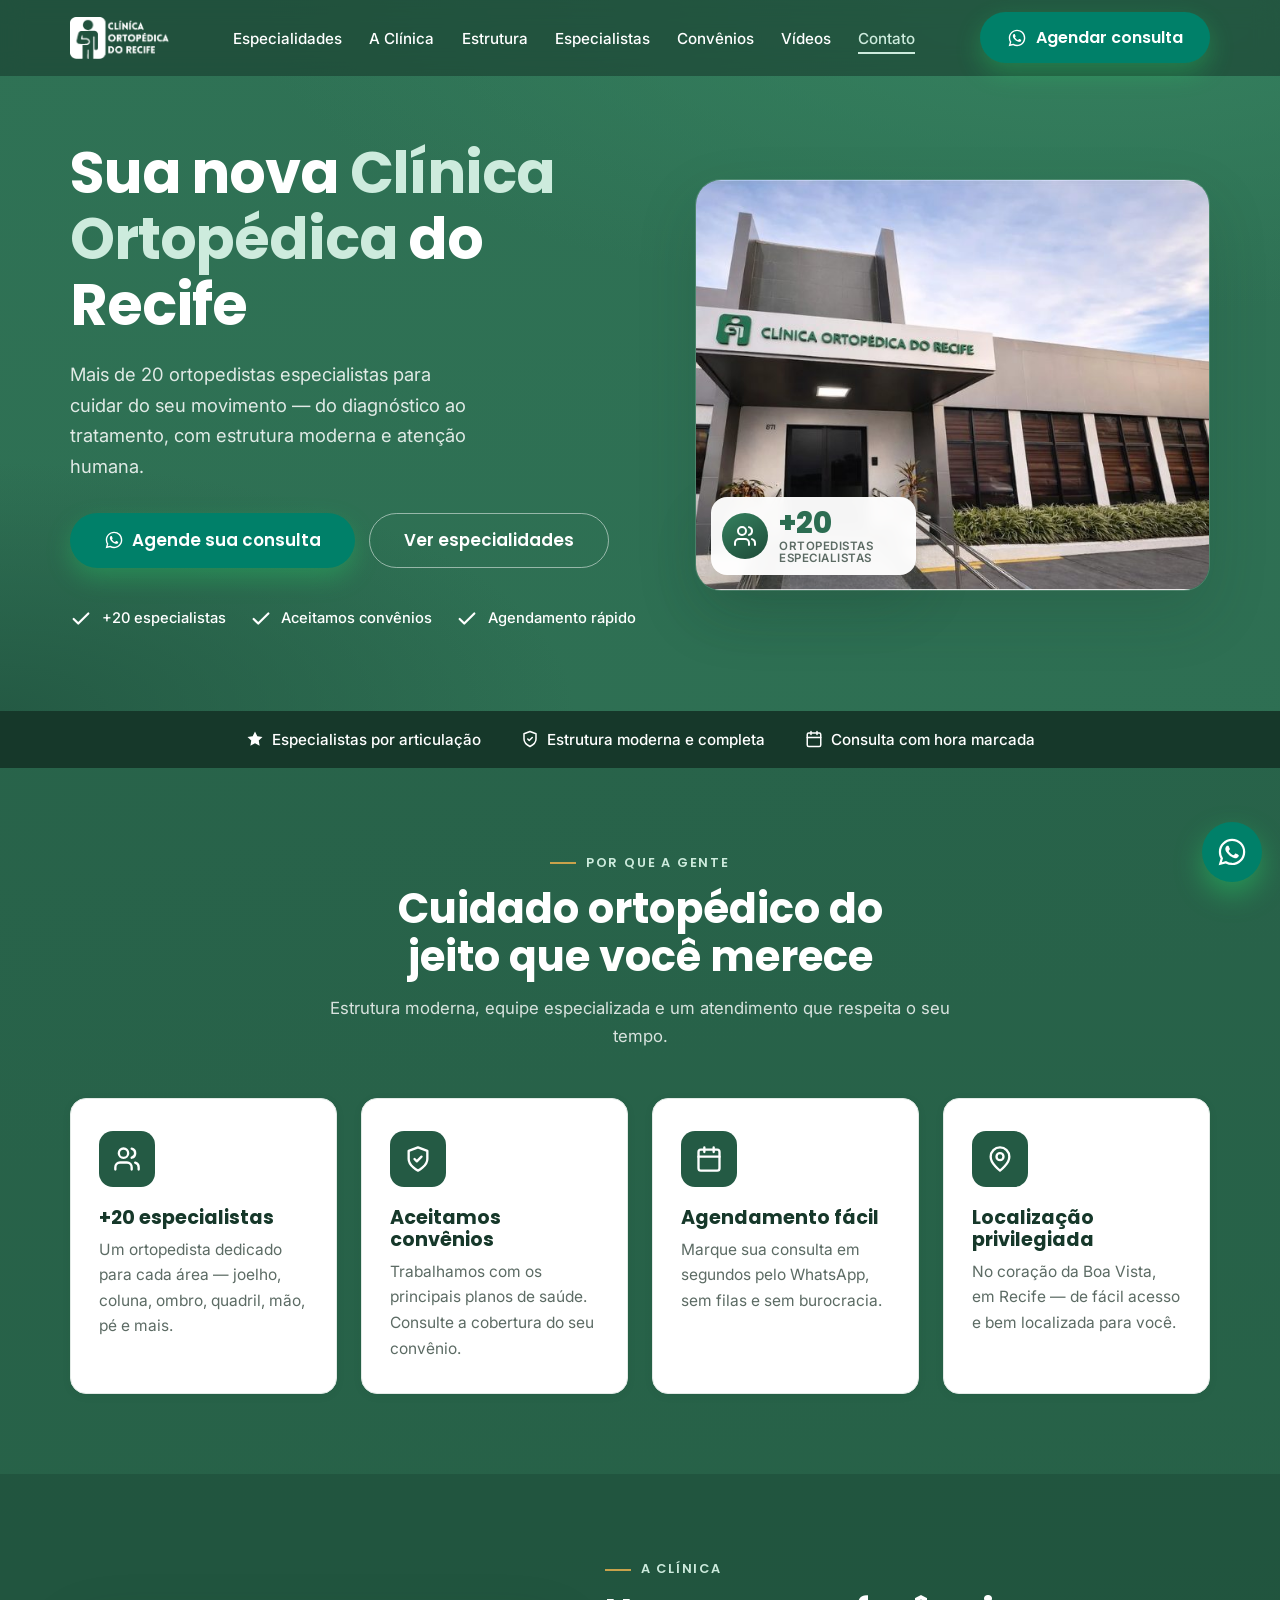
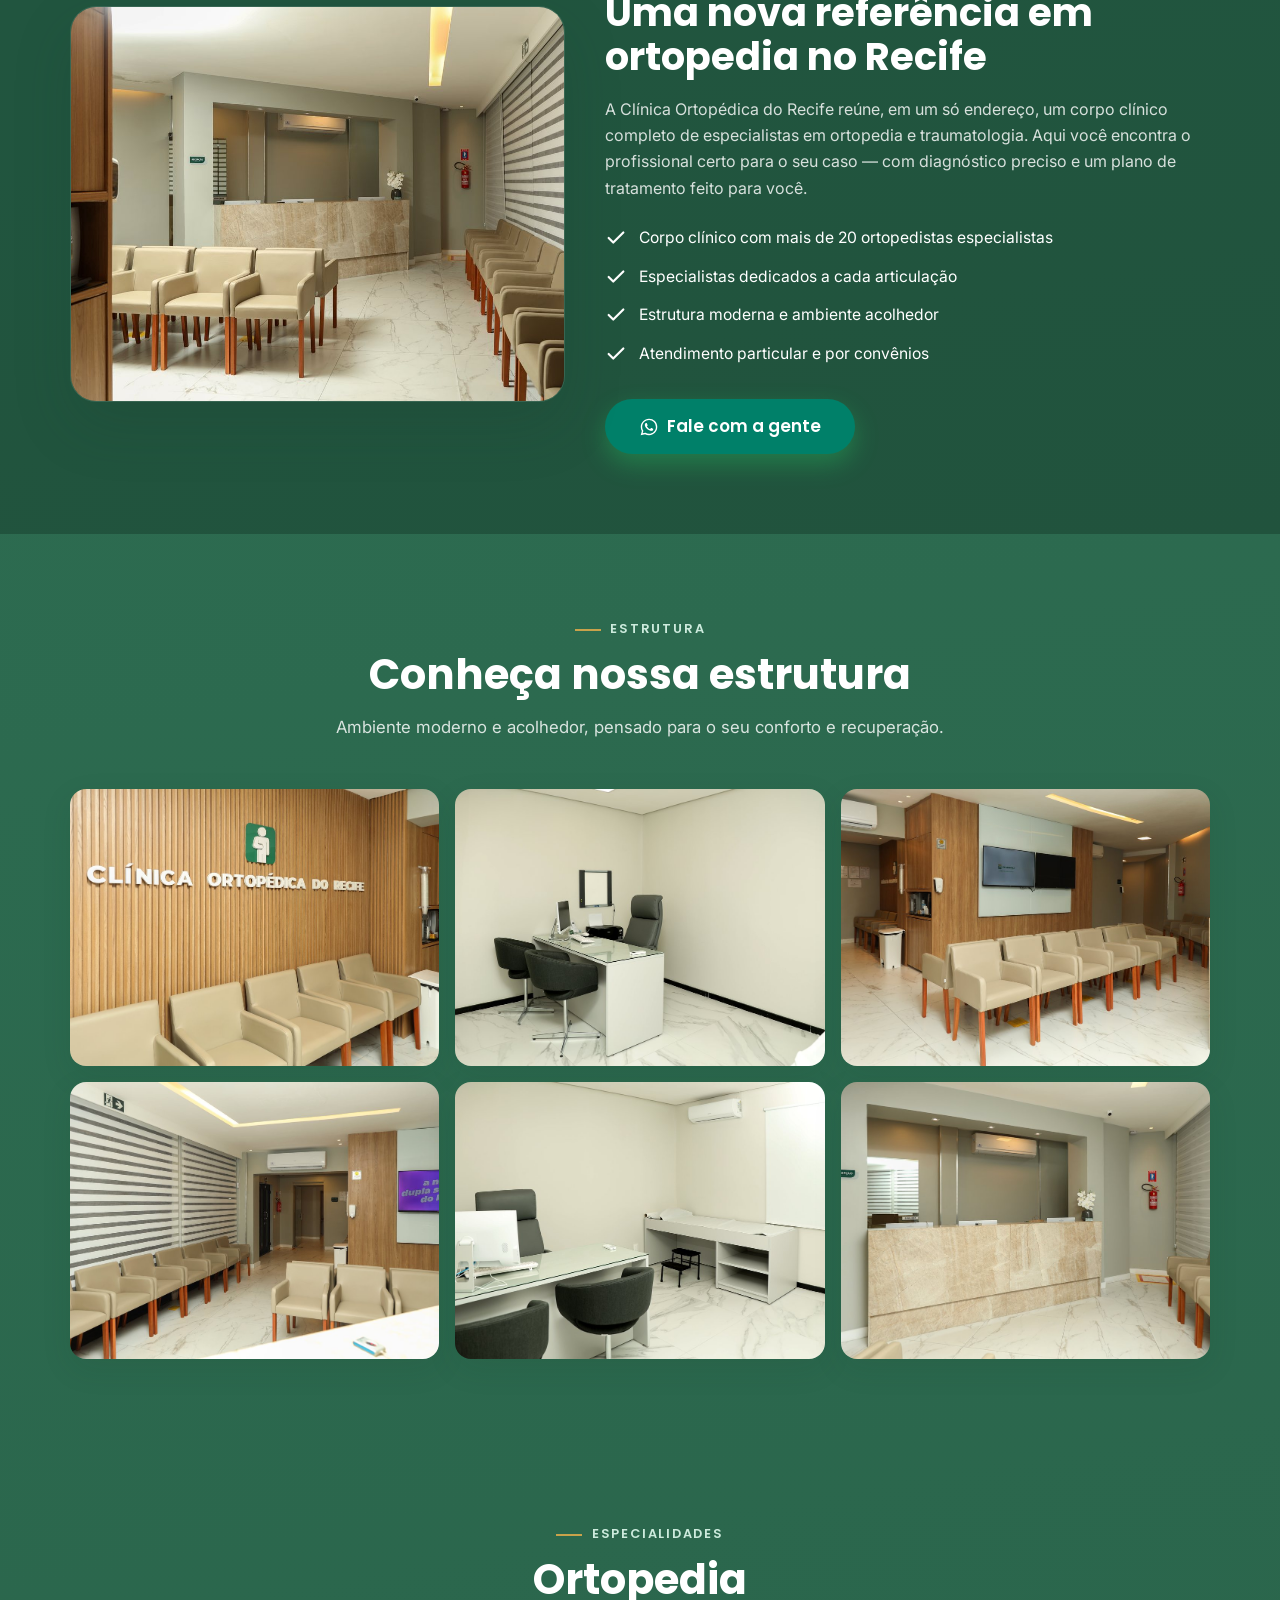
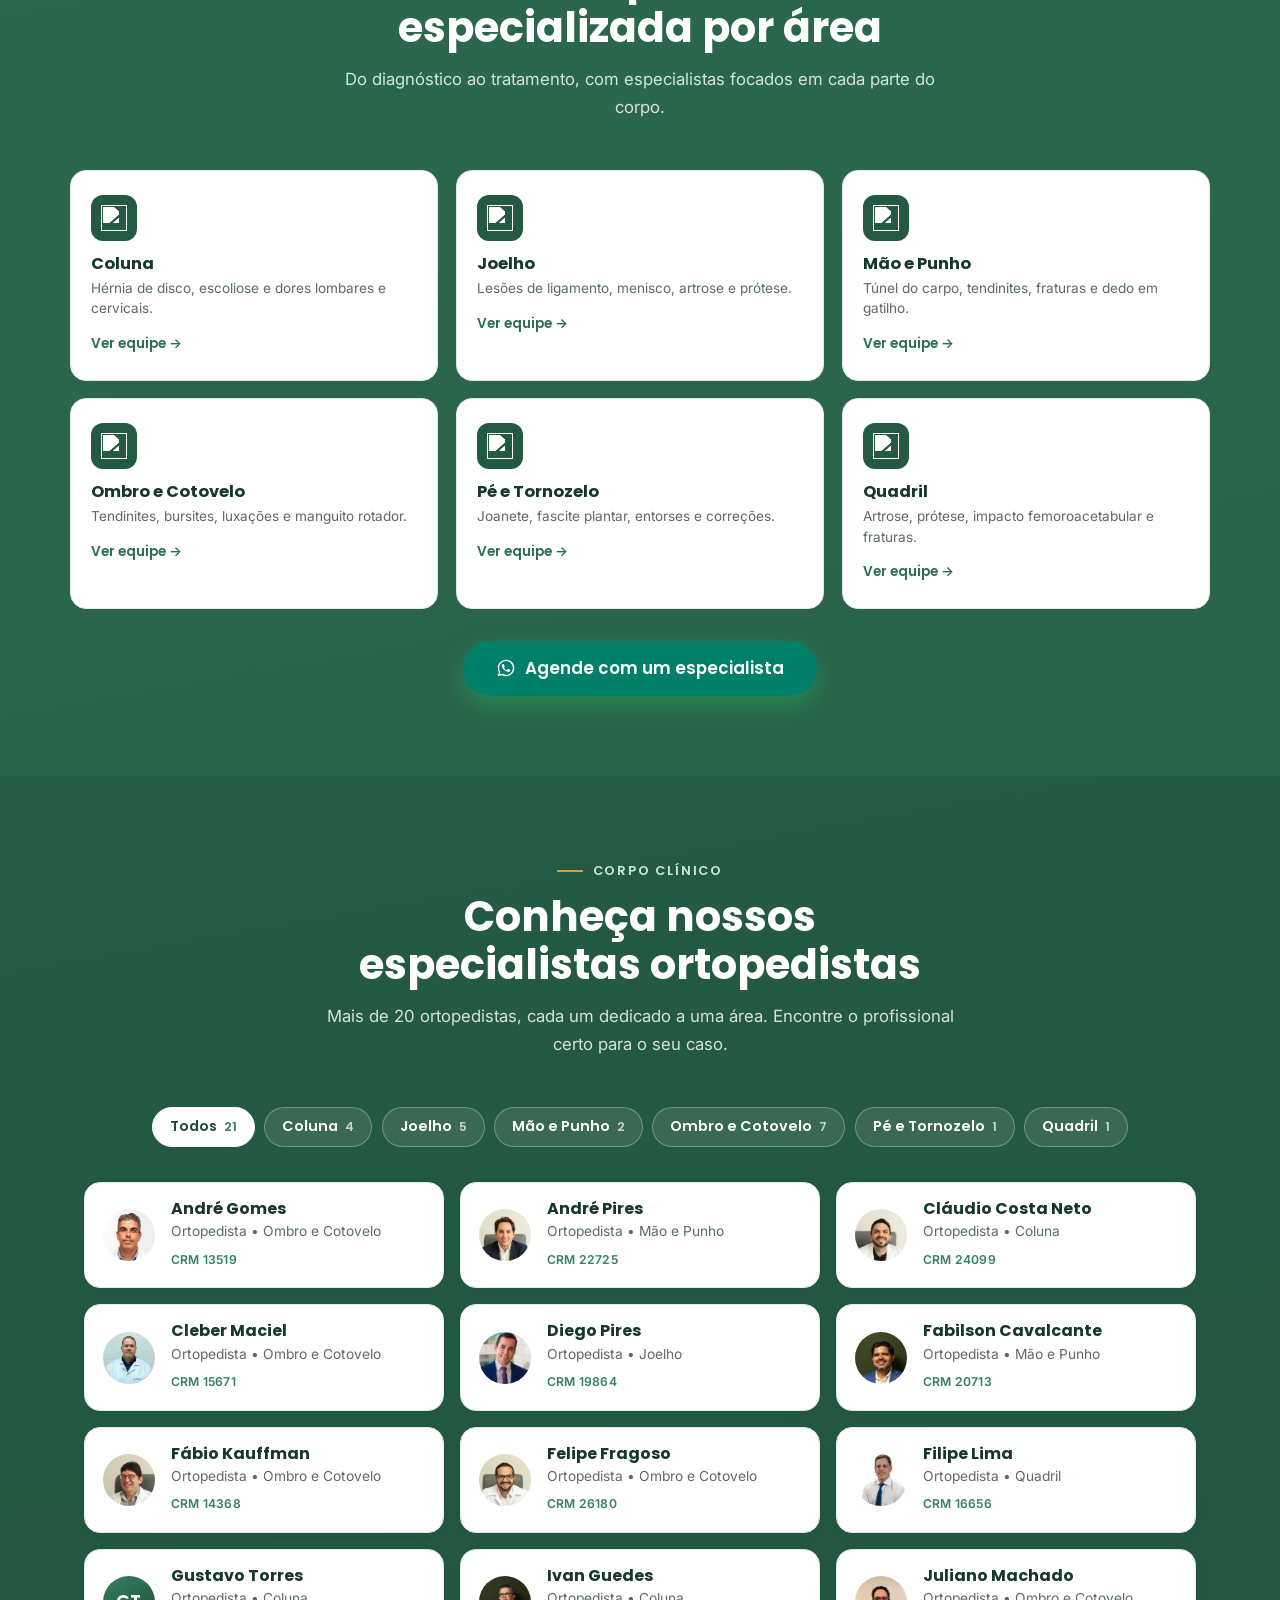
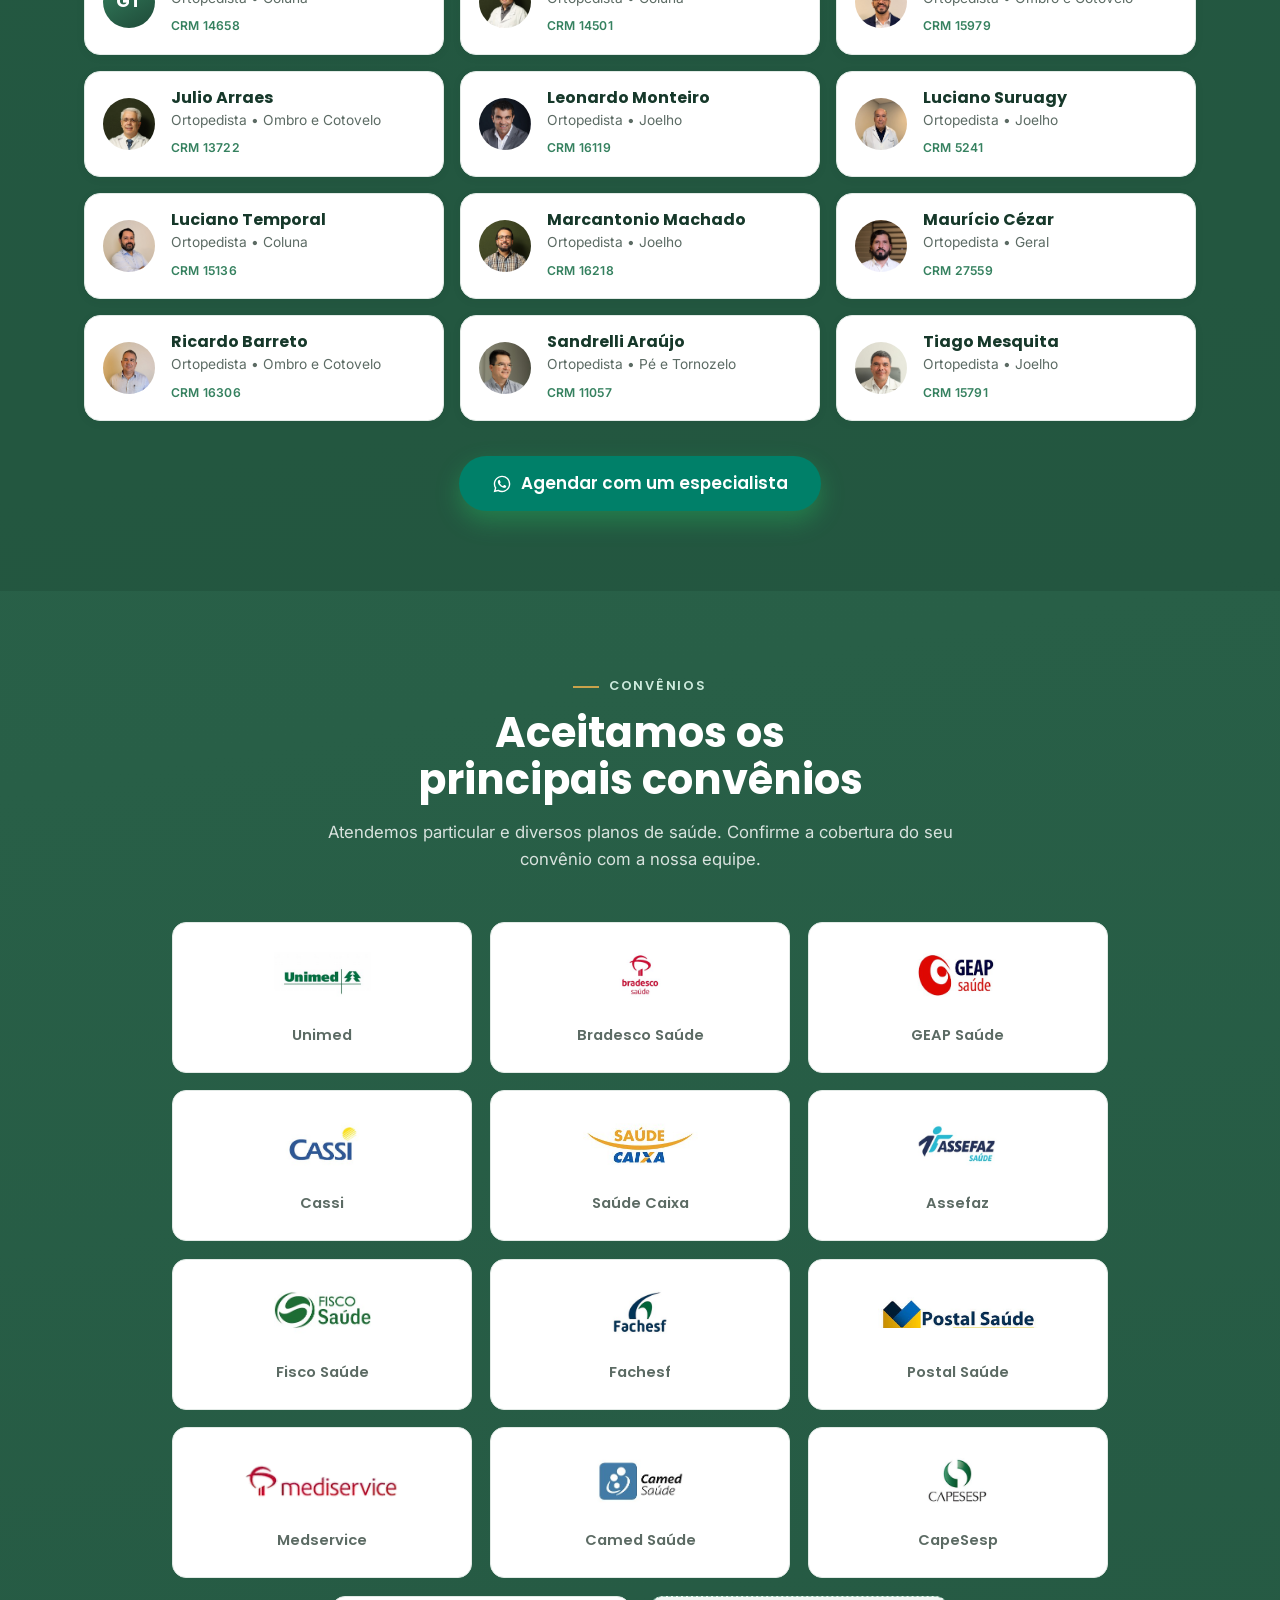
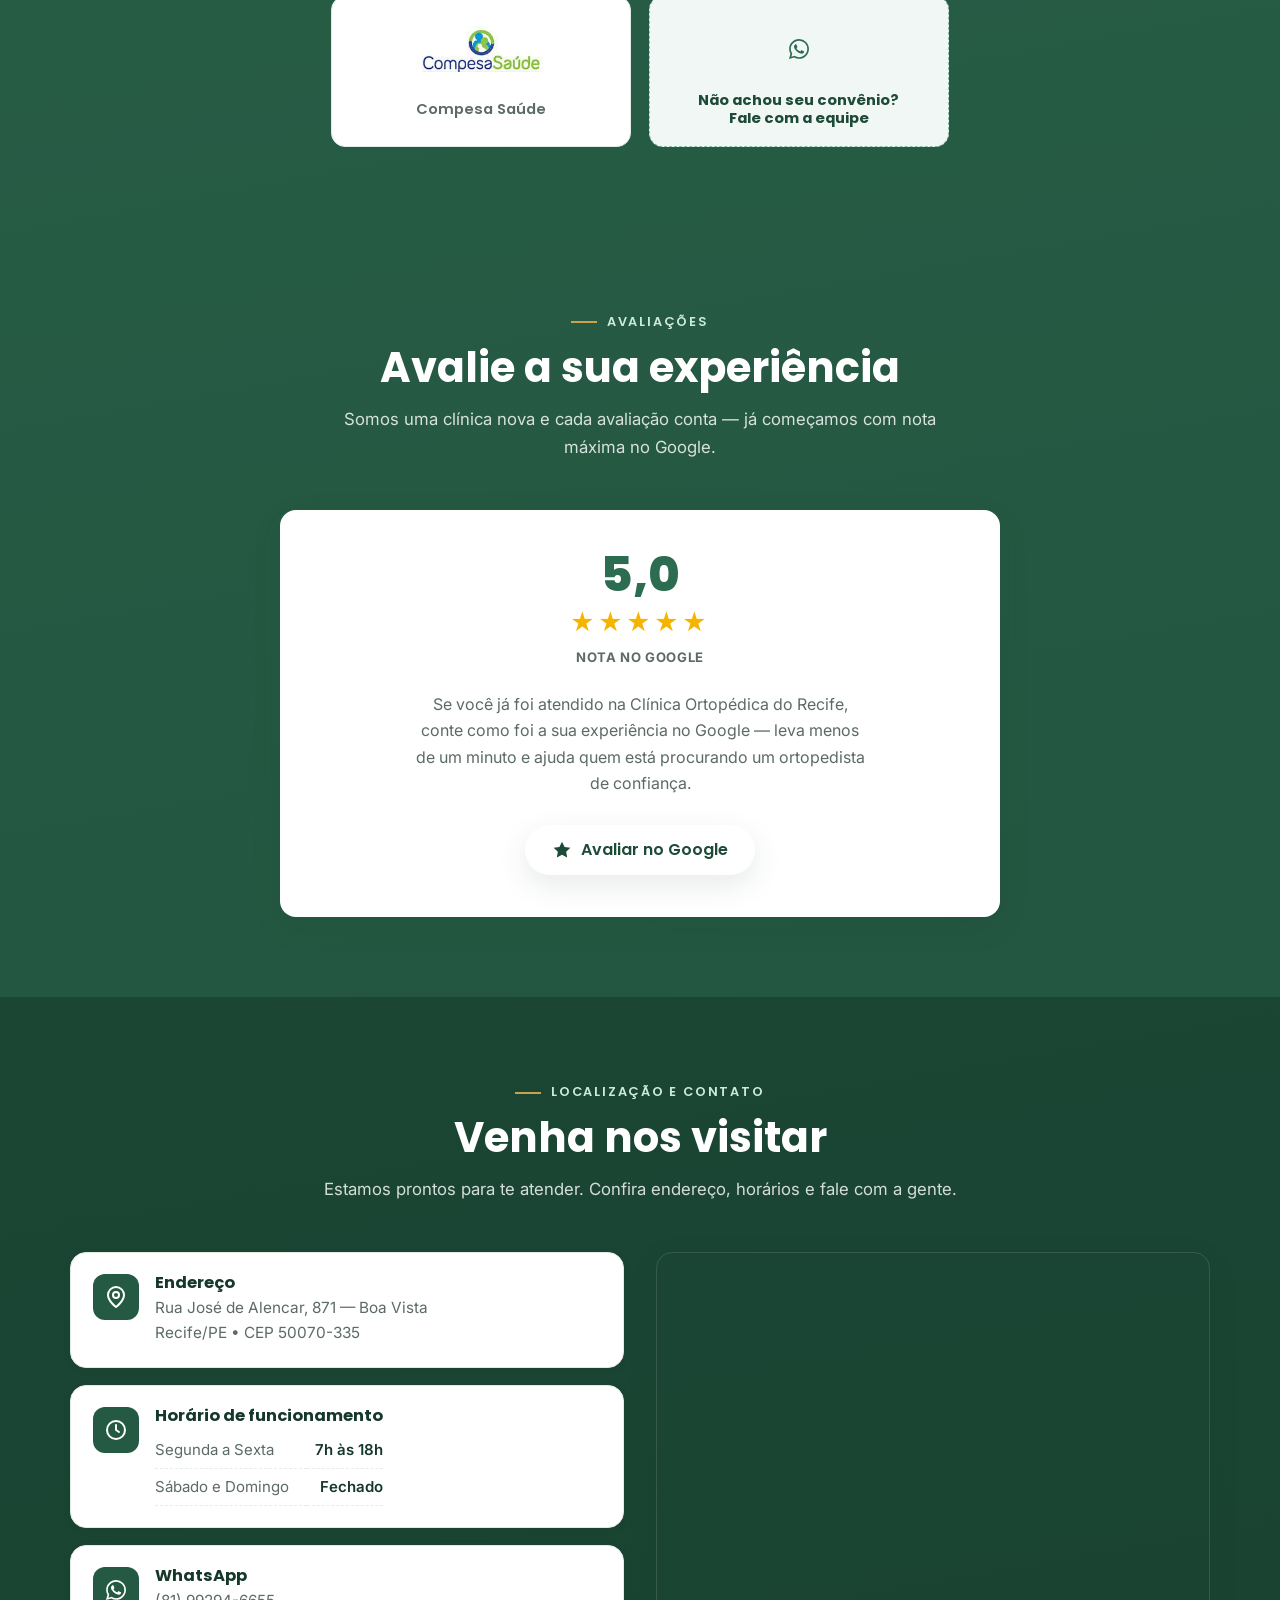
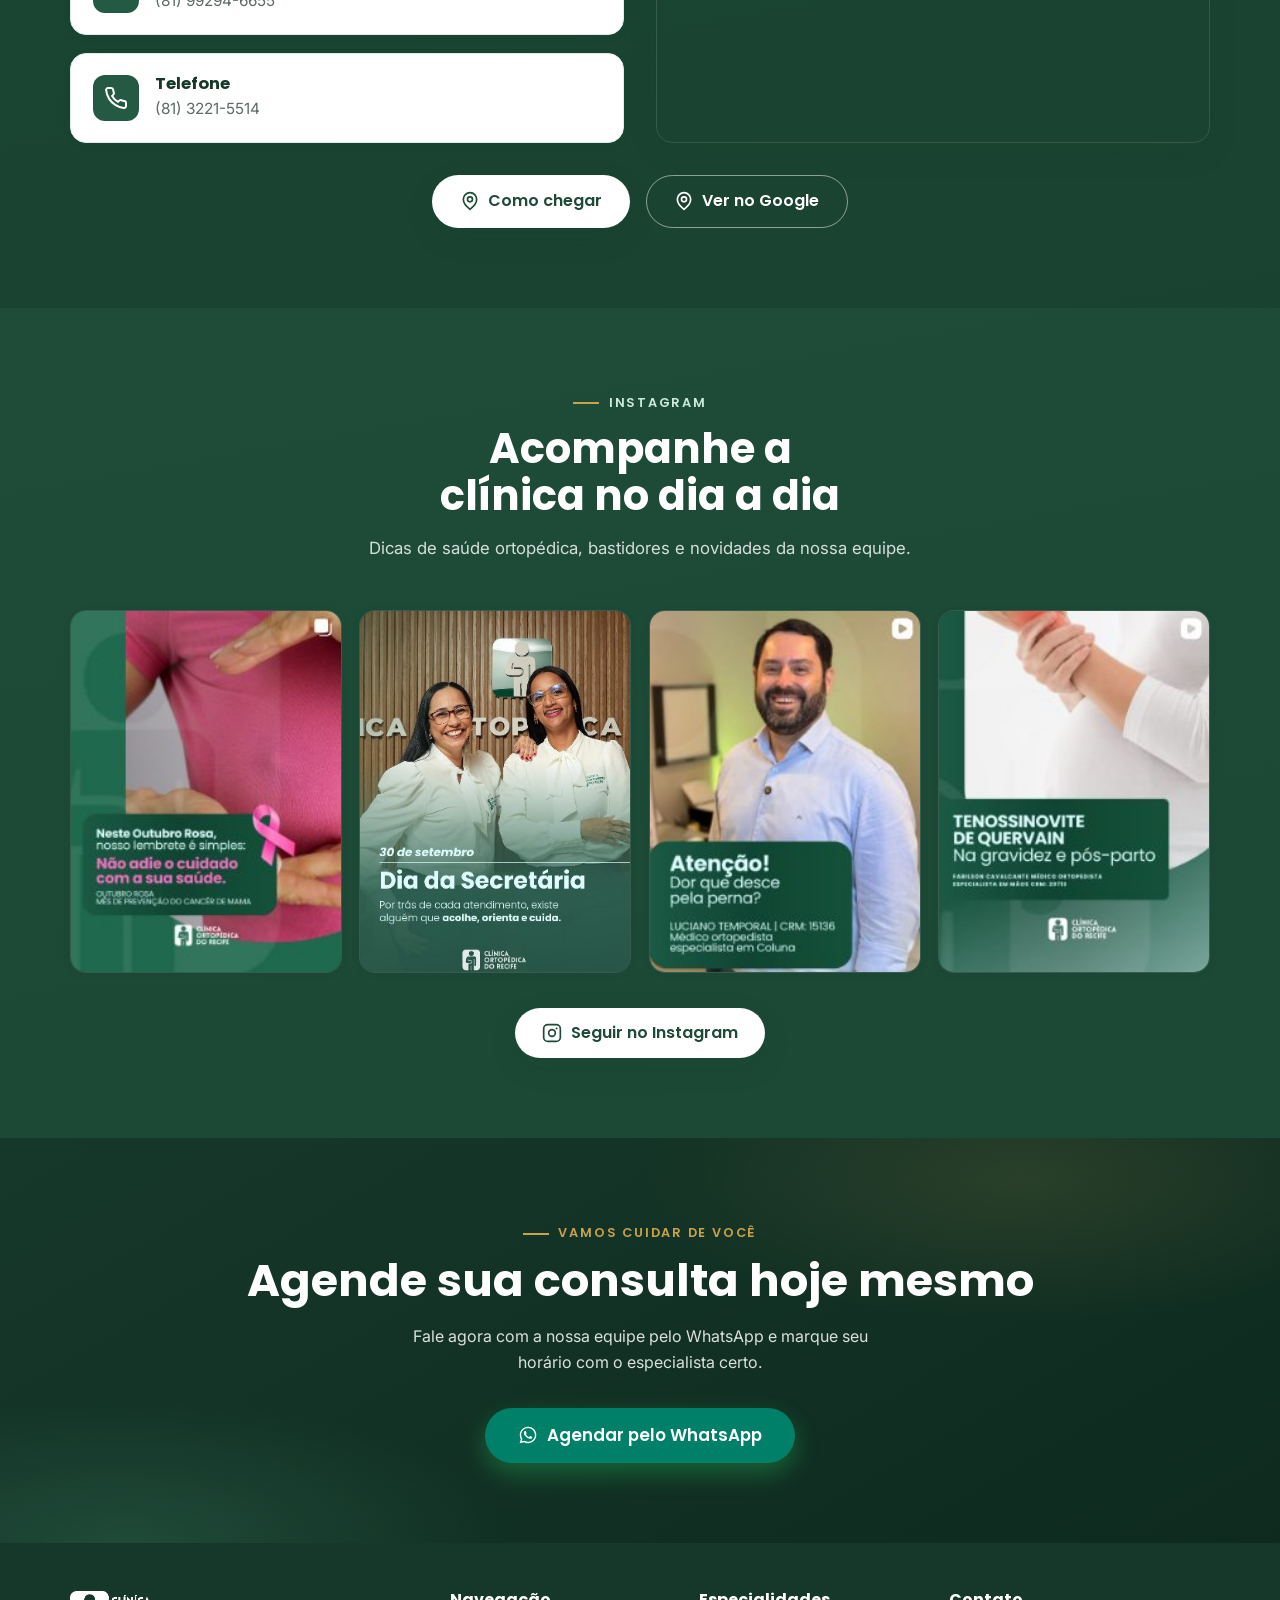
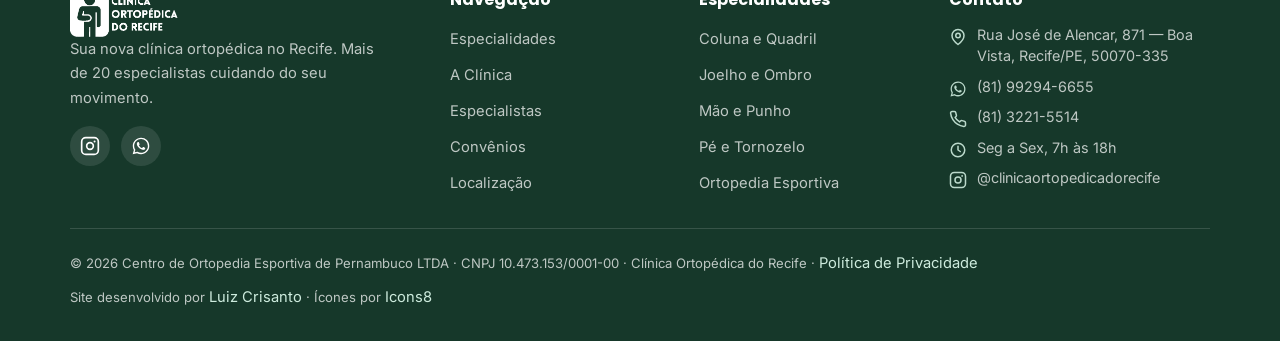
==== index.html @ 6b9221c8 "atualiza instagram" ====
<!DOCTYPE html>
<html lang="pt-BR">
<head>
  <meta charset="UTF-8">
  <meta name="viewport" content="width=device-width, initial-scale=1.0">

  <!-- SEO -->
  <title>Clínica Ortopédica do Recife | Ortopedia e Traumatologia em Recife-PE</title>
  <meta name="description" content="Sua nova Clínica Ortopédica do Recife: mais de 20 ortopedistas especialistas em joelho, coluna, ombro, quadril, mão e ortopedia esportiva. Aceitamos convênios. Agende sua consulta pelo WhatsApp.">
  <meta name="keywords" content="ortopedista recife, clínica ortopédica recife, ortopedia e traumatologia, ortopedista joelho recife, coluna, quadril, ombro, ortopedia esportiva, agendar consulta ortopedista">
  <meta name="author" content="Clínica Ortopédica do Recife">
  <meta name="robots" content="index, follow">
  <meta name="theme-color" content="#2C6D52">
  <link rel="canonical" href="https://clinicaortopedicadorecife.com.br/">

  <!-- Open Graph -->
  <meta property="og:type" content="website">
  <meta property="og:locale" content="pt_BR">
  <meta property="og:site_name" content="Clínica Ortopédica do Recife">
  <meta property="og:title" content="Clínica Ortopédica do Recife | Ortopedia e Traumatologia">
  <meta property="og:description" content="Mais de 20 ortopedistas especialistas. Aceitamos convênios. Agende sua consulta pelo WhatsApp.">
  <meta property="og:url" content="https://clinicaortopedicadorecife.com.br/">
  <meta property="og:image" content="https://clinicaortopedicadorecife.com.br/assets/images/og-image.jpg">
  <meta property="og:image:width" content="1200">
  <meta property="og:image:height" content="630">

  <!-- Twitter -->
  <meta name="twitter:card" content="summary_large_image">
  <meta name="twitter:title" content="Clínica Ortopédica do Recife">
  <meta name="twitter:description" content="Mais de 20 ortopedistas especialistas. Aceitamos convênios. Agende pelo WhatsApp.">
  <meta name="twitter:image" content="https://clinicaortopedicadorecife.com.br/assets/images/og-image.jpg">

  <!-- Favicon -->
  <link rel="icon" href="favicon.ico" sizes="any">
  <link rel="icon" type="image/png" href="assets/images/favicon-32.png" sizes="32x32">
  <link rel="apple-touch-icon" href="assets/images/favicon-180.png">
  <link rel="manifest" href="site.webmanifest">

  <!-- Fontes -->
  <link rel="preconnect" href="https://fonts.googleapis.com">
  <link rel="preconnect" href="https://fonts.gstatic.com" crossorigin>
  <link id="gfonts" href="https://fonts.googleapis.com/css2?family=Inter:wght@400;500;600;700&family=Poppins:wght@500;600;700;800&display=swap" rel="stylesheet" media="print">
  <noscript><link href="https://fonts.googleapis.com/css2?family=Inter:wght@400;500;600;700&family=Poppins:wght@500;600;700;800&display=swap" rel="stylesheet"></noscript>

  <!-- Preload da imagem principal do topo (melhora o LCP) -->
  <link rel="preload" as="image" href="assets/images/foto-1.jpg" fetchpriority="high">

  <!-- CSS -->
  <link rel="stylesheet" href="css/styles.css">

  <!-- JS (no head com defer: roda após o parse e resiste a truncamento do fim do arquivo) -->
  <script src="js/script.js" defer></script>

  <!-- Dados estruturados (SEO local) -->
  <script type="application/ld+json">
  {
    "@context": "https://schema.org",
    "@type": "MedicalClinic",
    "name": "Clínica Ortopédica do Recife",
    "description": "Clínica de ortopedia e traumatologia em Recife-PE com mais de 20 ortopedistas especialistas. Aceitamos convênios.",
    "url": "https://clinicaortopedicadorecife.com.br",
    "logo": "https://clinicaortopedicadorecife.com.br/assets/images/logo-full.png",
    "image": "https://clinicaortopedicadorecife.com.br/assets/images/og-image.jpg",
    "telephone": "+5581992946655",
    "medicalSpecialty": "Orthopedic",
    "address": {
      "@type": "PostalAddress",
      "streetAddress": "Rua José de Alencar, 871 - Boa Vista",
      "addressLocality": "Recife",
      "addressRegion": "PE",
      "postalCode": "50070-335",
      "addressCountry": "BR"
    },
    "areaServed": { "@type": "City", "name": "Recife" },
    "openingHoursSpecification": [{
      "@type": "OpeningHoursSpecification",
      "dayOfWeek": ["Monday","Tuesday","Wednesday","Thursday","Friday"],
      "opens": "07:00",
      "closes": "18:00"
    }],
    "sameAs": [ "https://www.instagram.com/clinicaortopedicadorecife" ]
  }
  </script>

  <!--
    Headers de segurança — CONFIGURAR NO SERVIDOR / HOSPEDAGEM (não têm efeito como comentário).
    Ex.: Netlify (_headers), Apache (.htaccess), Nginx (add_header), Cloudflare (Response Headers).

    Content-Security-Policy: default-src 'self'; img-src 'self' data: https://img.icons8.com; style-src 'self' 'unsafe-inline' https://fonts.googleapis.com; font-src 'self' https://fonts.gstatic.com; script-src 'self'; frame-src https://www.google.com; base-uri 'self'; form-action 'self'; object-src 'none'; upgrade-insecure-requests
    Strict-Transport-Security: max-age=31536000; includeSubDomains; preload
    X-Frame-Options: SAMEORIGIN
    X-Content-Type-Options: nosniff
    Referrer-Policy: strict-origin-when-cross-origin
    Permissions-Policy: geolocation=(), camera=(), microphone=(), payment=()
  -->
</head>
<body>

  <!-- ===== SPRITE DE ÍCONES (SVG inline, sem dependência externa) ===== -->
  <svg width="0" height="0" style="position:absolute" aria-hidden="true" focusable="false"><defs>
    <symbol id="i-wa" viewBox="0 0 24 24"><path fill="currentColor" d="M19.05 4.91A9.82 9.82 0 0 0 12.04 2C6.58 2 2.13 6.45 2.13 11.91c0 1.75.46 3.45 1.32 4.95L2 22l5.25-1.38a9.9 9.9 0 0 0 4.78 1.22h.01c5.46 0 9.9-4.45 9.9-9.91 0-2.65-1.03-5.14-2.89-7.02zm-7.01 15.24h-.01a8.2 8.2 0 0 1-4.19-1.15l-.3-.18-3.12.82.83-3.04-.2-.31a8.24 8.24 0 0 1-1.26-4.38c0-4.54 3.7-8.24 8.25-8.24 2.2 0 4.27.86 5.82 2.42a8.18 8.18 0 0 1 2.41 5.83c0 4.54-3.7 8.24-8.25 8.24zm4.52-6.16c-.25-.12-1.47-.72-1.69-.81-.23-.08-.39-.12-.56.13-.16.25-.64.81-.79.97-.14.17-.29.19-.54.06-.25-.12-1.05-.39-1.99-1.23-.74-.66-1.23-1.47-1.38-1.72-.14-.25-.01-.38.11-.51.11-.11.25-.29.37-.43.13-.15.17-.25.25-.42.08-.17.04-.31-.02-.43-.06-.12-.56-1.34-.76-1.84-.2-.48-.4-.42-.56-.43h-.48c-.17 0-.43.06-.66.31-.22.25-.86.85-.86 2.07 0 1.22.89 2.4 1.01 2.57.12.17 1.75 2.67 4.23 3.74.59.26 1.05.41 1.41.52.59.19 1.13.16 1.56.1.48-.07 1.47-.6 1.68-1.18.21-.58.21-1.07.14-1.18-.06-.11-.22-.17-.47-.29z"/></symbol>
    <symbol id="i-check" viewBox="0 0 24 24" fill="none" stroke="currentColor" stroke-width="2.4" stroke-linecap="round" stroke-linejoin="round"><path d="M20 6 9 17l-5-5"/></symbol>
    <symbol id="i-calendar" viewBox="0 0 24 24" fill="none" stroke="currentColor" stroke-width="2" stroke-linecap="round" stroke-linejoin="round"><rect x="3" y="4" width="18" height="18" rx="2"/><path d="M16 2v4M8 2v4M3 10h18"/></symbol>
    <symbol id="i-shield" viewBox="0 0 24 24" fill="none" stroke="currentColor" stroke-width="2" stroke-linecap="round" stroke-linejoin="round"><path d="M12 22s8-4 8-10V5l-8-3-8 3v7c0 6 8 10 8 10z"/><path d="m9 12 2 2 4-4"/></symbol>
    <symbol id="i-pin" viewBox="0 0 24 24" fill="none" stroke="currentColor" stroke-width="2" stroke-linecap="round" stroke-linejoin="round"><path d="M20 10c0 6-8 12-8 12s-8-6-8-12a8 8 0 0 1 16 0z"/><circle cx="12" cy="10" r="3"/></symbol>
    <symbol id="i-clock" viewBox="0 0 24 24" fill="none" stroke="currentColor" stroke-width="2" stroke-linecap="round" stroke-linejoin="round"><circle cx="12" cy="12" r="9"/><path d="M12 7v5l3 2"/></symbol>
    <symbol id="i-phone" viewBox="0 0 24 24" fill="none" stroke="currentColor" stroke-width="2" stroke-linecap="round" stroke-linejoin="round"><path d="M22 16.92v3a2 2 0 0 1-2.18 2 19.8 19.8 0 0 1-8.63-3.07 19.5 19.5 0 0 1-6-6 19.8 19.8 0 0 1-3.07-8.67A2 2 0 0 1 4.11 2h3a2 2 0 0 1 2 1.72c.13.96.36 1.9.7 2.81a2 2 0 0 1-.45 2.11L8.09 9.91a16 16 0 0 0 6 6l1.27-1.27a2 2 0 0 1 2.11-.45c.9.34 1.85.57 2.81.7A2 2 0 0 1 22 16.92z"/></symbol>
    <symbol id="i-instagram" viewBox="0 0 24 24" fill="none" stroke="currentColor" stroke-width="2" stroke-linecap="round" stroke-linejoin="round"><rect x="2" y="2" width="20" height="20" rx="5"/><circle cx="12" cy="12" r="4"/><circle cx="17.5" cy="6.5" r="1.2" fill="currentColor" stroke="none"/></symbol>
    <symbol id="i-users" viewBox="0 0 24 24" fill="none" stroke="currentColor" stroke-width="2" stroke-linecap="round" stroke-linejoin="round"><path d="M16 21v-2a4 4 0 0 0-4-4H6a4 4 0 0 0-4 4v2"/><circle cx="9" cy="7" r="4"/><path d="M22 21v-2a4 4 0 0 0-3-3.87M16 3.13a4 4 0 0 1 0 7.75"/></symbol>
    <symbol id="i-star" viewBox="0 0 24 24" fill="currentColor"><path d="m12 2 3.09 6.26L22 9.27l-5 4.87 1.18 6.88L12 17.77l-6.18 3.25L7 14.14 2 9.27l6.91-1.01L12 2z"/></symbol>
    <symbol id="i-knee" viewBox="0 0 24 24" fill="none" stroke="currentColor" stroke-width="2" stroke-linecap="round" stroke-linejoin="round"><circle cx="12" cy="12" r="3"/><path d="M12 3v6M12 15v6M8 3.5h8M8 20.5h8"/></symbol>
    <symbol id="i-spine" viewBox="0 0 24 24" fill="none" stroke="currentColor" stroke-width="2" stroke-linecap="round" stroke-linejoin="round"><path d="M12 2v20"/><path d="M8 5h8M7.5 9h9M7.5 13h9M8 17h8M9 21h6"/></symbol>
    <symbol id="i-joint" viewBox="0 0 24 24" fill="none" stroke="currentColor" stroke-width="2" stroke-linecap="round" stroke-linejoin="round"><circle cx="9" cy="12" r="4.2"/><path d="M13.5 7.5a6.2 6.2 0 0 1 0 9M18 6v12"/></symbol>
    <symbol id="i-bone" viewBox="0 0 24 24" fill="none" stroke="currentColor" stroke-width="2" stroke-linecap="round" stroke-linejoin="round"><path d="M17 10c.7-.7 1.69 0 2.5 0a2.5 2.5 0 1 0 0-5c0-.81.7-1.8 0-2.5a2.5 2.5 0 1 0-4 3c-1.5 1.5-3.5 3.5-5 5l-3 3c-1.5 1.5-3.5.5-4 2a2.5 2.5 0 1 0 4-1c-.7.7-1.69 0-2.5 0a2.5 2.5 0 1 0 0 5c0 .81-.7 1.8 0 2.5a2.5 2.5 0 1 0 4-3l8-8z"/></symbol>
    <symbol id="i-hand" viewBox="0 0 24 24" fill="none" stroke="currentColor" stroke-width="2" stroke-linecap="round" stroke-linejoin="round"><path d="M18 11V6a2 2 0 0 0-4 0M14 10V4a2 2 0 0 0-4 0v2M10 10.5V6a2 2 0 0 0-4 0v8"/><path d="M18 8a2 2 0 1 1 4 0v6a8 8 0 0 1-8 8h-2c-2.8 0-4.5-.86-5.99-2.34l-3.6-3.6a2 2 0 0 1 2.83-2.82L7 15"/></symbol>
    <symbol id="i-foot" viewBox="0 0 24 24" fill="none" stroke="currentColor" stroke-width="2" stroke-linecap="round" stroke-linejoin="round"><path d="M4 16c0-4 1-9 3-12 1.5 0 3 1 3 4 0 2-1 4-1 6 0 2 2 3 5 3 2.5 0 3 1.5 3 3s-1.5 2-4 2H7c-2 0-3-2-3-6z"/></symbol>
    <symbol id="i-activity" viewBox="0 0 24 24" fill="none" stroke="currentColor" stroke-width="2" stroke-linecap="round" stroke-linejoin="round"><path d="M22 12h-4l-3 9L9 3l-3 9H2"/></symbol>
    <symbol id="i-zap" viewBox="0 0 24 24" fill="none" stroke="currentColor" stroke-width="2" stroke-linecap="round" stroke-linejoin="round"><path d="M13 2 3 14h7l-1 8 10-12h-7l1-8z"/></symbol>
    <symbol id="i-mail" viewBox="0 0 24 24" fill="none" stroke="currentColor" stroke-width="2" stroke-linecap="round" stroke-linejoin="round"><rect x="2" y="4" width="20" height="16" rx="2"/><path d="m22 7-10 6L2 7"/></symbol>
  </defs></svg>

  <!-- ===== HEADER ===== -->
  <header class="header">
    <div class="container">
      <a class="brand" href="#inicio" aria-label="Clínica Ortopédica do Recife — início">
        <img src="assets/images/logo-full.png" alt="Clínica Ortopédica do Recife" width="230" height="98">
      </a>
      <nav class="nav" aria-label="Menu principal">
        <ul>
          <li><a href="#especialidades">Especialidades</a></li>
          <li><a href="#sobre">A Clínica</a></li>
          <li><a href="#estrutura">Estrutura</a></li>
          <li><a href="#corpo-clinico">Especialistas</a></li>
          <li><a href="#convenios">Convênios</a></li>
          <li><a href="videos.html">Vídeos</a></li>
          <li><a href="#localizacao">Contato</a></li>
        </ul>
      </nav>
      <a class="btn btn--wa header-cta" href="https://wa.me/5581992946655?text=Ol%C3%A1!%20Gostaria%20de%20agendar%20uma%20consulta." target="_blank" rel="noopener noreferrer">
        <svg class="ico" aria-hidden="true"><use href="#i-wa"></use></svg> Agendar consulta
      </a>
      <button class="nav-toggle" aria-label="Abrir menu" aria-expanded="false" aria-controls="mobile-menu">
        <span></span><span></span><span></span>
      </button>
    </div>
  </header>

  <!-- Menu mobile -->
  <nav class="mobile-menu" id="mobile-menu" aria-label="Menu mobile">
    <ul>
      <li><a href="#especialidades">Especialidades</a></li>
      <li><a href="#sobre">A Clínica</a></li>
      <li><a href="#estrutura">Estrutura</a></li>
      <li><a href="#corpo-clinico">Especialistas</a></li>
      <li><a href="#convenios">Convênios</a></li>
      <li><a href="videos.html">Vídeos</a></li>
      <li><a href="#localizacao">Contato</a></li>
    </ul>
    <a class="btn btn--wa" href="https://wa.me/5581992946655?text=Ol%C3%A1!%20Gostaria%20de%20agendar%20uma%20consulta." target="_blank" rel="noopener noreferrer">
      <svg class="ico" aria-hidden="true"><use href="#i-wa"></use></svg> Agendar pelo WhatsApp
    </a>
  </nav>

  <main>
    <!-- ===== HERO ===== -->
    <section class="hero" id="inicio">
      <div class="container hero-grid">
        <div class="hero-content reveal">
          <h1>Sua nova <span class="hl">Clínica Ortopédica</span> do Recife</h1>
          <p class="hero-lead">Mais de 20 ortopedistas especialistas para cuidar do seu movimento — do diagnóstico ao tratamento, com estrutura moderna e atenção humana.</p>
          <div class="hero-actions">
            <a class="btn btn--wa btn--lg" href="https://wa.me/5581992946655?text=Ol%C3%A1!%20Gostaria%20de%20agendar%20uma%20consulta." target="_blank" rel="noopener noreferrer">
              <svg class="ico" aria-hidden="true"><use href="#i-wa"></use></svg> Agende sua consulta
            </a>
            <a class="btn btn--ghost btn--lg" href="#especialidades">Ver especialidades</a>
          </div>
          <ul class="hero-trust">
            <li><svg class="ico" aria-hidden="true"><use href="#i-check"></use></svg> +20 especialistas</li>
            <li><svg class="ico" aria-hidden="true"><use href="#i-check"></use></svg> Aceitamos convênios</li>
            <li><svg class="ico" aria-hidden="true"><use href="#i-check"></use></svg> Agendamento rápido</li>
          </ul>
        </div>

        <div class="hero-visual reveal">
          <div class="hero-photo">
            <img src="assets/images/foto-1.jpg" alt="Fachada da Clínica Ortopédica do Recife" width="750" height="501" fetchpriority="high" decoding="async">
          </div>
          <div class="hero-float">
            <span class="hero-float__ico" aria-hidden="true"><svg class="ico"><use href="#i-users"></use></svg></span>
            <div class="hero-float__txt"><span class="num">+20</span><span class="lbl">ortopedistas especialistas</span></div>
          </div>
        </div>
      </div>
    </section>

    <!-- ===== FAIXA DE CONFIANÇA ===== -->
    <div class="marquee-strip">
      <div class="container">
        <span><svg class="ico" aria-hidden="true"><use href="#i-star"></use></svg> Especialistas por articulação</span>
        <span><svg class="ico" aria-hidden="true"><use href="#i-shield"></use></svg> Estrutura moderna e completa</span>
        <span><svg class="ico" aria-hidden="true"><use href="#i-calendar"></use></svg> Consulta com hora marcada</span>
      </div>
    </div>

    <!-- ===== DIFERENCIAIS ===== -->
    <section class="section section--soft" id="diferenciais">
      <div class="container">
        <div class="section-head reveal">
          <span class="eyebrow">Por que a gente</span>
          <h2>Cuidado ortopédico do jeito que você merece</h2>
          <p>Estrutura moderna, equipe especializada e um atendimento que respeita o seu tempo.</p>
        </div>
        <div class="cards">
          <article class="card reveal">
            <div class="card__icon"><svg class="ico" aria-hidden="true"><use href="#i-users"></use></svg></div>
            <h3>+20 especialistas</h3>
            <p>Um ortopedista dedicado para cada área — joelho, coluna, ombro, quadril, mão, pé e mais.</p>
          </article>
          <article class="card reveal">
            <div class="card__icon"><svg class="ico" aria-hidden="true"><use href="#i-shield"></use></svg></div>
            <h3>Aceitamos convênios</h3>
            <p>Trabalhamos com os principais planos de saúde. Consulte a cobertura do seu convênio.</p>
          </article>
          <article class="card reveal">
            <div class="card__icon"><svg class="ico" aria-hidden="true"><use href="#i-calendar"></use></svg></div>
            <h3>Agendamento fácil</h3>
            <p>Marque sua consulta em segundos pelo WhatsApp, sem filas e sem burocracia.</p>
          </article>
          <article class="card reveal">
            <div class="card__icon"><svg class="ico" aria-hidden="true"><use href="#i-pin"></use></svg></div>
            <h3>Localização privilegiada</h3>
            <p>No coração da Boa Vista, em Recife — de fácil acesso e bem localizada para você.</p>
          </article>
        </div>
      </div>
    </section>

    <!-- ===== SOBRE / A CLÍNICA ===== -->
    <section class="section section--cream" id="sobre">
      <div class="container split">
        <div class="split__media split__media--photo reveal">
          <img src="assets/images/clinica-recepcao.jpg" alt="Recepção da Clínica Ortopédica do Recife" width="1100" height="733">
        </div>
        <div class="split__body reveal">
          <span class="eyebrow">A Clínica</span>
          <h2>Uma nova referência em ortopedia no Recife</h2>
          <p>A Clínica Ortopédica do Recife reúne, em um só endereço, um corpo clínico completo de especialistas em ortopedia e traumatologia. Aqui você encontra o profissional certo para o seu caso — com diagnóstico preciso e um plano de tratamento feito para você.</p>
          <ul class="checklist">
            <li><svg class="ico" aria-hidden="true"><use href="#i-check"></use></svg> Corpo clínico com mais de 20 ortopedistas especialistas</li>
            <li><svg class="ico" aria-hidden="true"><use href="#i-check"></use></svg> Especialistas dedicados a cada articulação</li>
            <li><svg class="ico" aria-hidden="true"><use href="#i-check"></use></svg> Estrutura moderna e ambiente acolhedor</li>
            <li><svg class="ico" aria-hidden="true"><use href="#i-check"></use></svg> Atendimento particular e por convênios</li>
          </ul>
          <a class="btn btn--wa btn--lg" href="https://wa.me/5581992946655?text=Ol%C3%A1!%20Gostaria%20de%20mais%20informa%C3%A7%C3%B5es%20sobre%20a%20cl%C3%ADnica." target="_blank" rel="noopener noreferrer">
            <svg class="ico" aria-hidden="true"><use href="#i-wa"></use></svg> Fale com a gente
          </a>
        </div>
      </div>
    </section>

    <!-- ===== ESTRUTURA ===== -->
    <section class="section" id="estrutura">
      <div class="container">
        <div class="section-head reveal">
          <span class="eyebrow">Estrutura</span>
          <h2>Conheça nossa estrutura</h2>
          <p>Ambiente moderno e acolhedor, pensado para o seu conforto e recuperação.</p>
        </div>
        <div class="gallery">
          <figure class="reveal"><img src="assets/images/estrutura-1.jpg" alt="Sala de espera com a marca da clínica" loading="lazy" width="1100" height="733"></figure>
          <figure class="reveal"><img src="assets/images/estrutura-2.jpg" alt="Consultório da clínica" loading="lazy" width="1100" height="733"></figure>
          <figure class="reveal"><img src="assets/images/estrutura-3.jpg" alt="Sala de espera da clínica" loading="lazy" width="1100" height="733"></figure>
          <figure class="reveal"><img src="assets/images/estrutura-4.jpg" alt="Sala de espera ampla da clínica" loading="lazy" width="1100" height="733"></figure>
          <figure class="reveal"><img src="assets/images/estrutura-5.jpg" alt="Consultório da clínica" loading="lazy" width="1100" height="733"></figure>
          <figure class="reveal"><img src="assets/images/estrutura-6.jpg" alt="Recepção da clínica" loading="lazy" width="1100" height="733"></figure>
        </div>
      </div>
    </section>

    <!-- ===== ESPECIALIDADES (ordem alfabética) ===== -->
    <section class="section" id="especialidades">
      <div class="container">
        <div class="section-head reveal">
          <span class="eyebrow">Especialidades</span>
          <h2>Ortopedia especializada por área</h2>
          <p>Do diagnóstico ao tratamento, com especialistas focados em cada parte do corpo.</p>
        </div>
        <div class="spec-grid">
          <button class="spec reveal" type="button" data-spec="Coluna" aria-label="Ver equipe de Coluna"><div class="spec__icon"><img class="ico" src="https://img.icons8.com/?size=100&amp;id=6noy0BT6FFQ0&amp;format=png&amp;color=000000" alt="" aria-hidden="true" loading="lazy" width="28" height="28"></div><h3>Coluna</h3><p>Hérnia de disco, escoliose e dores lombares e cervicais.</p><span class="spec-link">Ver equipe →</span></button>
          <button class="spec reveal" type="button" data-spec="Joelho" aria-label="Ver equipe de Joelho"><div class="spec__icon"><img class="ico" src="https://img.icons8.com/?size=100&amp;id=tBwVH3f61ZWb&amp;format=png&amp;color=000000" alt="" aria-hidden="true" loading="lazy" width="28" height="28"></div><h3>Joelho</h3><p>Lesões de ligamento, menisco, artrose e prótese.</p><span class="spec-link">Ver equipe →</span></button>
          <button class="spec reveal" type="button" data-spec="Mão e Punho" aria-label="Ver equipe de Mão e Punho"><div class="spec__icon"><img class="ico" src="https://img.icons8.com/ios/100/hand.png" alt="" aria-hidden="true" loading="lazy" width="28" height="28"></div><h3>Mão e Punho</h3><p>Túnel do carpo, tendinites, fraturas e dedo em gatilho.</p><span class="spec-link">Ver equipe →</span></button>
          <button class="spec reveal" type="button" data-spec="Ombro e Cotovelo" aria-label="Ver equipe de Ombro e Cotovelo"><div class="spec__icon"><img class="ico" src="https://img.icons8.com/?size=100&amp;id=qwEAb2Lxoaqg&amp;format=png&amp;color=000000" alt="" aria-hidden="true" loading="lazy" width="28" height="28"></div><h3>Ombro e Cotovelo</h3><p>Tendinites, bursites, luxações e manguito rotador.</p><span class="spec-link">Ver equipe →</span></button>
          <button class="spec reveal" type="button" data-spec="Pé e Tornozelo" aria-label="Ver equipe de Pé e Tornozelo"><div class="spec__icon"><img class="ico" src="https://img.icons8.com/?size=100&amp;id=R5WIkTqrpDMd&amp;format=png&amp;color=000000" alt="" aria-hidden="true" loading="lazy" width="28" height="28"></div><h3>Pé e Tornozelo</h3><p>Joanete, fascite plantar, entorses e correções.</p><span class="spec-link">Ver equipe →</span></button>
          <button class="spec reveal" type="button" data-spec="Quadril" aria-label="Ver equipe de Quadril"><div class="spec__icon"><img class="ico" src="https://img.icons8.com/?size=100&amp;id=Yw8IERxH2Daf&amp;format=png&amp;color=000000" alt="" aria-hidden="true" loading="lazy" width="28" height="28"></div><h3>Quadril</h3><p>Artrose, prótese, impacto femoroacetabular e fraturas.</p><span class="spec-link">Ver equipe →</span></button>
        </div>
        <p class="text-center" style="margin-top:2rem">
          <a class="btn btn--wa btn--lg" href="https://wa.me/5581992946655?text=Ol%C3%A1!%20Gostaria%20de%20agendar%20uma%20consulta%20com%20um%20especialista." target="_blank" rel="noopener noreferrer">
            <svg class="ico" aria-hidden="true"><use href="#i-wa"></use></svg> Agende com um especialista
          </a>
        </p>
      </div>
    </section>

    <!-- ===== CORPO CLÍNICO (ordem alfabética, centralizado) ===== -->
    <section class="section section--soft" id="corpo-clinico">
      <div class="container">
        <div class="section-head reveal">
          <span class="eyebrow">Corpo Clínico</span>
          <h2>Conheça nossos especialistas ortopedistas</h2>
          <p>Mais de 20 ortopedistas, cada um dedicado a uma área. Encontre o profissional certo para o seu caso.</p>
        </div>
        <div class="team-filters reveal" role="group" aria-label="Filtrar por especialidade">
          <button class="chipf is-active" type="button" data-filter="all">Todos <span>21</span></button>
          <button class="chipf" type="button" data-filter="Coluna">Coluna <span>4</span></button>
          <button class="chipf" type="button" data-filter="Joelho">Joelho <span>5</span></button>
          <button class="chipf" type="button" data-filter="Mão e Punho">Mão e Punho <span>2</span></button>
          <button class="chipf" type="button" data-filter="Ombro e Cotovelo">Ombro e Cotovelo <span>7</span></button>
          <button class="chipf" type="button" data-filter="Pé e Tornozelo">Pé e Tornozelo <span>1</span></button>
          <button class="chipf" type="button" data-filter="Quadril">Quadril <span>1</span></button>
        </div>
        <div class="team-grid" id="team-grid">
          <article class="doc reveal" data-spec="Ombro e Cotovelo"><span class="doc__avatar doc__avatar--photo"><img src="assets/images/medicos/andre-gomes.jpg" alt="Dr André Gomes" loading="lazy" width="52" height="52"></span><div><h3>André Gomes</h3><p class="doc__spec">Ortopedista &bull; Ombro e Cotovelo</p><span class="doc__crm">CRM 13519</span></div></article>
          <article class="doc reveal" data-spec="Mão e Punho"><span class="doc__avatar doc__avatar--photo"><img src="assets/images/medicos/andre-pires.jpg" alt="Dr André Pires" loading="lazy" width="52" height="52"></span><div><h3>André Pires</h3><p class="doc__spec">Ortopedista &bull; Mão e Punho</p><span class="doc__crm">CRM 22725</span></div></article>
          <article class="doc reveal" data-spec="Coluna"><span class="doc__avatar doc__avatar--photo"><img src="assets/images/medicos/claudio-costa-neto.jpg" alt="Dr Cláudio Costa Neto" loading="lazy" width="52" height="52"></span><div><h3>Cláudio Costa Neto</h3><p class="doc__spec">Ortopedista &bull; Coluna</p><span class="doc__crm">CRM 24099</span></div></article>
          <article class="doc reveal" data-spec="Ombro e Cotovelo"><span class="doc__avatar doc__avatar--photo"><img src="assets/images/medicos/cleber-maciel.jpg" alt="Dr Cleber Maciel" loading="lazy" width="52" height="52"></span><div><h3>Cleber Maciel</h3><p class="doc__spec">Ortopedista &bull; Ombro e Cotovelo</p><span class="doc__crm">CRM 15671</span></div></article>
          <article class="doc reveal" data-spec="Joelho"><span class="doc__avatar doc__avatar--photo"><img src="assets/images/medicos/diego-pires.jpg" alt="Dr Diego Pires" loading="lazy" width="52" height="52"></span><div><h3>Diego Pires</h3><p class="doc__spec">Ortopedista &bull; Joelho</p><span class="doc__crm">CRM 19864</span></div></article>
          <article class="doc reveal" data-spec="Mão e Punho"><span class="doc__avatar doc__avatar--photo"><img src="assets/images/medicos/fabilson-cavalcante.jpg" alt="Dr Fabilson Cavalcante" loading="lazy" width="52" height="52"></span><div><h3>Fabilson Cavalcante</h3><p class="doc__spec">Ortopedista &bull; Mão e Punho</p><span class="doc__crm">CRM 20713</span></div></article>
          <article class="doc reveal" data-spec="Ombro e Cotovelo"><span class="doc__avatar doc__avatar--photo"><img src="assets/images/medicos/fabio-kauffman.jpg" alt="Dr Fábio Kauffman" loading="lazy" width="52" height="52"></span><div><h3>Fábio Kauffman</h3><p class="doc__spec">Ortopedista &bull; Ombro e Cotovelo</p><span class="doc__crm">CRM 14368</span></div></article>
          <article class="doc reveal" data-spec="Ombro e Cotovelo"><span class="doc__avatar doc__avatar--photo"><img src="assets/images/medicos/felipe-fragoso.jpg" alt="Dr Felipe Fragoso" loading="lazy" width="52" height="52"></span><div><h3>Felipe Fragoso</h3><p class="doc__spec">Ortopedista &bull; Ombro e Cotovelo</p><span class="doc__crm">CRM 26180</span></div></article>
          <article class="doc reveal" data-spec="Quadril"><span class="doc__avatar doc__avatar--photo"><img src="assets/images/medicos/filipe-lima.jpg" alt="Dr Filipe Lima" loading="lazy" width="52" height="52"></span><div><h3>Filipe Lima</h3><p class="doc__spec">Ortopedista &bull; Quadril</p><span class="doc__crm">CRM 16656</span></div></article>
          <article class="doc reveal" data-spec="Coluna"><span class="doc__avatar">GT</span><div><h3>Gustavo Torres</h3><p class="doc__spec">Ortopedista &bull; Coluna</p><span class="doc__crm">CRM 14658</span></div></article>
          <article class="doc reveal" data-spec="Coluna"><span class="doc__avatar doc__avatar--photo"><img src="assets/images/medicos/ivan-guedes.jpg" alt="Dr Ivan Guedes" loading="lazy" width="52" height="52"></span><div><h3>Ivan Guedes</h3><p class="doc__spec">Ortopedista &bull; Coluna</p><span class="doc__crm">CRM 14501</span></div></article>
          <article class="doc reveal" data-spec="Ombro e Cotovelo"><span class="doc__avatar doc__avatar--photo"><img src="assets/images/medicos/juliano-machado.jpg" alt="Dr Juliano Machado" loading="lazy" width="52" height="52"></span><div><h3>Juliano Machado</h3><p class="doc__spec">Ortopedista &bull; Ombro e Cotovelo</p><span class="doc__crm">CRM 15979</span></div></article>
          <article class="doc reveal" data-spec="Ombro e Cotovelo"><span class="doc__avatar doc__avatar--photo"><img src="assets/images/medicos/julio-arraes.jpg" alt="Dr Julio Arraes" loading="lazy" width="52" height="52"></span><div><h3>Julio Arraes</h3><p class="doc__spec">Ortopedista &bull; Ombro e Cotovelo</p><span class="doc__crm">CRM 13722</span></div></article>
          <article class="doc reveal" data-spec="Joelho"><span class="doc__avatar doc__avatar--photo"><img src="assets/images/medicos/leonardo-monteiro.jpg" alt="Dr Leonardo Monteiro" loading="lazy" width="52" height="52"></span><div><h3>Leonardo Monteiro</h3><p class="doc__spec">Ortopedista &bull; Joelho</p><span class="doc__crm">CRM 16119</span></div></article>
          <article class="doc reveal" data-spec="Joelho"><span class="doc__avatar doc__avatar--photo"><img src="assets/images/medicos/luciano-suruagy.jpg" alt="Dr Luciano Suruagy" loading="lazy" width="52" height="52"></span><div><h3>Luciano Suruagy</h3><p class="doc__spec">Ortopedista &bull; Joelho</p><span class="doc__crm">CRM 5241</span></div></article>
          <article class="doc reveal" data-spec="Coluna"><span class="doc__avatar doc__avatar--photo"><img src="assets/images/medicos/luciano-temporal.jpg" alt="Dr Luciano Temporal" loading="lazy" width="52" height="52"></span><div><h3>Luciano Temporal</h3><p class="doc__spec">Ortopedista &bull; Coluna</p><span class="doc__crm">CRM 15136</span></div></article>
          <article class="doc reveal" data-spec="Joelho"><span class="doc__avatar doc__avatar--photo"><img src="assets/images/medicos/marcantonio-machado.jpg" alt="Dr Marcantonio Machado" loading="lazy" width="52" height="52"></span><div><h3>Marcantonio Machado</h3><p class="doc__spec">Ortopedista &bull; Joelho</p><span class="doc__crm">CRM 16218</span></div></article>
          <article class="doc reveal" data-spec="Geral"><span class="doc__avatar doc__avatar--photo"><img src="assets/images/medicos/mauricio-cesar.jpg" alt="Dr Maurício Cézar" loading="lazy" width="52" height="52"></span><div><h3>Maurício Cézar</h3><p class="doc__spec">Ortopedista &bull; Geral</p><span class="doc__crm">CRM 27559</span></div></article>
          <article class="doc reveal" data-spec="Ombro e Cotovelo"><span class="doc__avatar doc__avatar--photo"><img src="assets/images/medicos/ricardo-barreto.jpg" alt="Dr Ricardo Barreto" loading="lazy" width="52" height="52"></span><div><h3>Ricardo Barreto</h3><p class="doc__spec">Ortopedista &bull; Ombro e Cotovelo</p><span class="doc__crm">CRM 16306</span></div></article>
          <article class="doc reveal" data-spec="Pé e Tornozelo"><span class="doc__avatar doc__avatar--photo"><img src="assets/images/medicos/sandrelli-araujo.jpg" alt="Dr Sandrelli Araújo" loading="lazy" width="52" height="52"></span><div><h3>Sandrelli Araújo</h3><p class="doc__spec">Ortopedista &bull; Pé e Tornozelo</p><span class="doc__crm">CRM 11057</span></div></article>
          <article class="doc reveal" data-spec="Joelho"><span class="doc__avatar doc__avatar--photo"><img src="assets/images/medicos/tiago-mesquita.jpg" alt="Dr Tiago Mesquita" loading="lazy" width="52" height="52"></span><div><h3>Tiago Mesquita</h3><p class="doc__spec">Ortopedista &bull; Joelho</p><span class="doc__crm">CRM 15791</span></div></article>
        </div>
        <p class="team-empty" hidden>Nenhum especialista nesta área no momento.</p>
        <p class="text-center" style="margin-top:2.2rem">
          <a class="btn btn--wa btn--lg" href="https://wa.me/5581992946655?text=Ol%C3%A1!%20Gostaria%20de%20agendar%20com%20um%20especialista." target="_blank" rel="noopener noreferrer">
            <svg class="ico" aria-hidden="true"><use href="#i-wa"></use></svg> Agendar com um especialista
          </a>
        </p>
      </div>
    </section>

    <!-- ===== CONVÊNIOS ===== -->
    <section class="section" id="convenios">
      <div class="container">
        <div class="section-head reveal">
          <span class="eyebrow">Convênios</span>
          <h2>Aceitamos os principais convênios</h2>
          <p>Atendemos particular e diversos planos de saúde. Confirme a cobertura do seu convênio com a nossa equipe.</p>
        </div>
        <div class="conv-grid reveal">
          <div class="conv-logo"><span class="conv-logo__slot"><img src="assets/images/convenios/logo-unimed.png" alt="Unimed" loading="lazy"></span><span class="conv-name">Unimed</span></div>
          <div class="conv-logo"><span class="conv-logo__slot"><img src="assets/images/convenios/logo-bradesco-saude.png" alt="Bradesco Saúde" loading="lazy"></span><span class="conv-name">Bradesco Saúde</span></div>
          <div class="conv-logo"><span class="conv-logo__slot"><img src="assets/images/convenios/logo-geap.png" alt="GEAP Saúde" loading="lazy"></span><span class="conv-name">GEAP Saúde</span></div>
          <div class="conv-logo"><span class="conv-logo__slot"><img src="assets/images/convenios/logo-cassi.png" alt="Cassi" loading="lazy"></span><span class="conv-name">Cassi</span></div>
          <div class="conv-logo"><span class="conv-logo__slot"><img src="assets/images/convenios/logo-saude-caixa.png" alt="Saúde Caixa" loading="lazy"></span><span class="conv-name">Saúde Caixa</span></div>
          <div class="conv-logo"><span class="conv-logo__slot"><img src="assets/images/convenios/logo-assefaz.png" alt="Assefaz" loading="lazy"></span><span class="conv-name">Assefaz</span></div>
          <div class="conv-logo"><span class="conv-logo__slot"><img src="assets/images/convenios/logo-fisco-saude.png" alt="Fisco Saúde" loading="lazy"></span><span class="conv-name">Fisco Saúde</span></div>
          <div class="conv-logo"><span class="conv-logo__slot"><img src="assets/images/convenios/logo-fachesf.png" alt="Fachesf" loading="lazy"></span><span class="conv-name">Fachesf</span></div>
          <div class="conv-logo"><span class="conv-logo__slot"><img src="assets/images/convenios/logo-postal-saude.png" alt="Postal Saúde" loading="lazy"></span><span class="conv-name">Postal Saúde</span></div>
          <div class="conv-logo"><span class="conv-logo__slot"><img src="assets/images/convenios/logo-medservice.png" alt="Medservice" loading="lazy"></span><span class="conv-name">Medservice</span></div>
          <div class="conv-logo"><span class="conv-logo__slot"><img src="assets/images/convenios/logo-camed.png" alt="Camed Saúde" loading="lazy"></span><span class="conv-name">Camed Saúde</span></div>
          <div class="conv-logo"><span class="conv-logo__slot"><img src="assets/images/convenios/logo-capesesp.png" alt="CapeSesp" loading="lazy"></span><span class="conv-name">CapeSesp</span></div>
          <div class="conv-logo"><span class="conv-logo__slot"><img src="assets/images/convenios/logo-compesa.png" alt="Compesa Saúde" loading="lazy"></span><span class="conv-name">Compesa Saúde</span></div>
          <a class="conv-logo conv-logo--cta" href="https://wa.me/5581992946655?text=Ol%C3%A1!%20Meu%20conv%C3%AAnio%20%C3%A9%20atendido%20na%20cl%C3%ADnica%3F" target="_blank" rel="noopener noreferrer"><span class="conv-logo__slot"><svg class="ico conv-cta-ico" aria-hidden="true"><use href="#i-wa"></use></svg></span><span class="conv-name conv-cta-name">Não achou seu convênio?<br>Fale com a equipe</span></a>
        </div>
      </div>
    </section>

    <!-- ===== AVALIAÇÕES ===== -->
    <section class="section" id="avaliacoes">
      <div class="container">
        <div class="section-head reveal">
          <span class="eyebrow">Avaliações</span>
          <h2>Avalie a sua experiência</h2>
          <p>Somos uma clínica nova e cada avaliação conta — já começamos com nota máxima no Google.</p>
        </div>
        <div class="reviews-card reveal">
          <div class="reviews-score">
            <span class="reviews-num">5,0</span>
            <span class="reviews-stars" aria-hidden="true">★★★★★</span>
            <span class="reviews-lbl">Nota no Google</span>
          </div>
          <p class="reviews-text">Se você já foi atendido na Clínica Ortopédica do Recife, conte como foi a sua experiência no Google — leva menos de um minuto e ajuda quem está procurando um ortopedista de confiança.</p>
          <div class="reviews-actions">
            <a class="btn btn--primary" href="https://share.google/DXCGDrKp9T0MKhjVB" target="_blank" rel="noopener noreferrer">
              <svg class="ico" aria-hidden="true"><use href="#i-star"></use></svg> Avaliar no Google
            </a>
          </div>
        </div>
      </div>
    </section>

    <!-- ===== LOCALIZAÇÃO / CONTATO ===== -->
    <section class="section section--cream" id="localizacao">
      <div class="container">
        <div class="section-head reveal">
          <span class="eyebrow">Localização e Contato</span>
          <h2>Venha nos visitar</h2>
          <p>Estamos prontos para te atender. Confira endereço, horários e fale com a gente.</p>
        </div>
        <div class="info-grid" id="contato">
          <div class="info-list reveal">
            <div class="info-item">
              <div class="info-item__icon"><svg class="ico" aria-hidden="true"><use href="#i-pin"></use></svg></div>
              <div>
                <h3>Endereço</h3>
                <p>Rua José de Alencar, 871 — Boa Vista<br>Recife/PE • CEP 50070-335</p>
              </div>
            </div>
            <div class="info-item">
              <div class="info-item__icon"><svg class="ico" aria-hidden="true"><use href="#i-clock"></use></svg></div>
              <div>
                <h3>Horário de funcionamento</h3>
                <table class="hours-table">
                  <tr><td>Segunda a Sexta</td><td>7h às 18h</td></tr>
                  <tr><td>Sábado e Domingo</td><td>Fechado</td></tr>
                </table>
              </div>
            </div>
            <div class="info-item">
              <div class="info-item__icon"><svg class="ico" aria-hidden="true"><use href="#i-wa"></use></svg></div>
              <div>
                <h3>WhatsApp</h3>
                <p><a href="https://wa.me/5581992946655" target="_blank" rel="noopener noreferrer">(81) 99294-6655</a></p>
              </div>
            </div>
            <div class="info-item">
              <div class="info-item__icon"><svg class="ico" aria-hidden="true"><use href="#i-phone"></use></svg></div>
              <div>
                <h3>Telefone</h3>
                <p><a href="tel:+558132215514">(81) 3221-5514</a></p>
              </div>
            </div>
          </div>
          <div class="map-embed reveal">
            <iframe
              title="Mapa — Clínica Ortopédica do Recife"
              src="https://www.google.com/maps?q=Rua+Jos%C3%A9+de+Alencar,+871,+Boa+Vista,+Recife+PE,+50070-335&output=embed"
              loading="lazy" referrerpolicy="strict-origin-when-cross-origin" allowfullscreen></iframe>
          </div>
        </div>
        <div class="loc-actions reveal">
          <a class="btn btn--primary" href="https://www.google.com/maps/dir/?api=1&amp;destination=Rua+Jos%C3%A9+de+Alencar%2C+871%2C+Boa+Vista%2C+Recife+PE" target="_blank" rel="noopener noreferrer">
            <svg class="ico" aria-hidden="true"><use href="#i-pin"></use></svg> Como chegar
          </a>
          <a class="btn btn--ghost" href="https://share.google/DXCGDrKp9T0MKhjVB" target="_blank" rel="noopener noreferrer">
            <svg class="ico" aria-hidden="true"><use href="#i-pin"></use></svg> Ver no Google
          </a>
        </div>
      </div>
    </section>

    <!-- ===== INSTAGRAM =====
         Galeria manual de posts. Para atualizar: entra o link novo no topo,
         sai o mais antigo do fim. Imagens em assets/images/instagram/. -->
    <section class="section section--soft" id="instagram">
      <div class="container">
        <div class="section-head reveal">
          <span class="eyebrow">Instagram</span>
          <h2>Acompanhe a clínica no dia a dia</h2>
          <p>Dicas de saúde ortopédica, bastidores e novidades da nossa equipe.</p>
        </div>
        <div class="ig-grid reveal">
          <!-- 1 (mais recente) — Outubro Rosa, mês de prevenção do câncer de mama -->
          <a class="ig-post" href="https://www.instagram.com/p/Dd9zhbrGqyv/" target="_blank" rel="noopener noreferrer" aria-label="Ver publicação 1 de 4 no Instagram">
            <img src="assets/images/instagram/post-1.jpg" alt="" loading="lazy" width="350" height="467">
            <span class="ig-post__ov" aria-hidden="true"><svg class="ico"><use href="#i-instagram"></use></svg></span>
          </a>
          <!-- 2 — Dia da Secretária (30/09) -->
          <a class="ig-post" href="https://www.instagram.com/p/Dd6QPYMluiK/" target="_blank" rel="noopener noreferrer" aria-label="Ver publicação 2 de 4 no Instagram">
            <img src="assets/images/instagram/post-2.jpg" alt="" loading="lazy" width="350" height="467">
            <span class="ig-post__ov" aria-hidden="true"><svg class="ico"><use href="#i-instagram"></use></svg></span>
          </a>
          <!-- 3 (reel) — Dor que desce pela perna (Dr. Luciano Temporal, coluna) -->
          <a class="ig-post ig-post--reel" href="https://www.instagram.com/reel/Dd1G0_CN-w_/" target="_blank" rel="noopener noreferrer" aria-label="Ver Reel 3 de 4 no Instagram">
            <img src="assets/images/instagram/post-3.jpg" alt="" loading="lazy" width="350" height="467">
            <span class="ig-post__ov" aria-hidden="true"><svg class="ico"><use href="#i-instagram"></use></svg></span>
          </a>
          <!-- 4 (reel, mais antigo — próximo a sair) — Tenossinovite de Quervain na gravidez e pós-parto (Dr. Fabilson Cavalcante) -->
          <a class="ig-post ig-post--reel" href="https://www.instagram.com/reel/DdtTYMzx69w/" target="_blank" rel="noopener noreferrer" aria-label="Ver Reel 4 de 4 no Instagram">
            <img src="assets/images/instagram/post-4.jpg" alt="" loading="lazy" width="350" height="467">
            <span class="ig-post__ov" aria-hidden="true"><svg class="ico"><use href="#i-instagram"></use></svg></span>
          </a>
        </div>
        <div class="ig-cta reveal">
          <a class="btn btn--primary" href="https://www.instagram.com/clinicaortopedicadorecife" target="_blank" rel="noopener noreferrer">
            <svg class="ico" aria-hidden="true"><use href="#i-instagram"></use></svg> Seguir no Instagram
          </a>
        </div>
      </div>
    </section>

    <!-- ===== CTA FINAL ===== -->
    <section class="section cta-final">
      <div class="container">
        <span class="eyebrow" style="color:var(--accent)">Vamos cuidar de você</span>
        <h2>Agende sua consulta hoje mesmo</h2>
        <p>Fale agora com a nossa equipe pelo WhatsApp e marque seu horário com o especialista certo.</p>
        <a class="btn btn--wa btn--lg" href="https://wa.me/5581992946655?text=Ol%C3%A1!%20Gostaria%20de%20agendar%20uma%20consulta." target="_blank" rel="noopener noreferrer">
          <svg class="ico" aria-hidden="true"><use href="#i-wa"></use></svg> Agendar pelo WhatsApp
        </a>
      </div>
    </section>
  </main>

  <!-- ===== FOOTER ===== -->
  <footer class="footer">
    <div class="container">
      <div class="footer-grid">
        <div class="footer-col">
          <a class="brand" href="#inicio" aria-label="Clínica Ortopédica do Recife">
            <img src="assets/images/logo-full.png" alt="Clínica Ortopédica do Recife">
          </a>
          <p>Sua nova clínica ortopédica no Recife. Mais de 20 especialistas cuidando do seu movimento.</p>
          <div class="socials">
            <a href="https://www.instagram.com/clinicaortopedicadorecife" target="_blank" rel="noopener noreferrer" aria-label="Instagram"><svg class="ico" aria-hidden="true"><use href="#i-instagram"></use></svg></a>
            <a href="https://wa.me/5581992946655" target="_blank" rel="noopener noreferrer" aria-label="WhatsApp"><svg class="ico" aria-hidden="true"><use href="#i-wa"></use></svg></a>
          </div>
        </div>
        <div class="footer-col">
          <h3>Navegação</h3>
          <ul>
            <li><a href="#especialidades">Especialidades</a></li>
            <li><a href="#sobre">A Clínica</a></li>
            <li><a href="#corpo-clinico">Especialistas</a></li>
            <li><a href="#convenios">Convênios</a></li>
            <li><a href="#localizacao">Localização</a></li>
          </ul>
        </div>
        <div class="footer-col">
          <h3>Especialidades</h3>
          <ul>
            <li><a href="#especialidades">Coluna e Quadril</a></li>
            <li><a href="#especialidades">Joelho e Ombro</a></li>
            <li><a href="#especialidades">Mão e Punho</a></li>
            <li><a href="#especialidades">Pé e Tornozelo</a></li>
            <li><a href="#especialidades">Ortopedia Esportiva</a></li>
          </ul>
        </div>
        <div class="footer-col">
          <h3>Contato</h3>
          <ul class="footer-contact">
            <li><svg class="ico" aria-hidden="true"><use href="#i-pin"></use></svg><span>Rua José de Alencar, 871 — Boa Vista, Recife/PE, 50070-335</span></li>
            <li><svg class="ico" aria-hidden="true"><use href="#i-wa"></use></svg><a href="https://wa.me/5581992946655" target="_blank" rel="noopener noreferrer">(81) 99294-6655</a></li>
            <li><svg class="ico" aria-hidden="true"><use href="#i-phone"></use></svg><a href="tel:+558132215514">(81) 3221-5514</a></li>
            <li><svg class="ico" aria-hidden="true"><use href="#i-clock"></use></svg><span>Seg a Sex, 7h às 18h</span></li>
            <li><svg class="ico" aria-hidden="true"><use href="#i-instagram"></use></svg><a href="https://www.instagram.com/clinicaortopedicadorecife" target="_blank" rel="noopener noreferrer">@clinicaortopedicadorecife</a></li>
          </ul>
        </div>
      </div>
      <div class="footer-bottom">
        <span>© <span id="year">2026</span> Centro de Ortopedia Esportiva de Pernambuco LTDA · CNPJ 10.473.153/0001-00 · Clínica Ortopédica do Recife · <a href="privacidade.html">Política de Privacidade</a></span>
        <span>Site desenvolvido por <a href="https://devluizcrisanto.com.br/" target="_blank" rel="noopener noreferrer">Luiz Crisanto</a> · Ícones por <a href="https://icons8.com" target="_blank" rel="noopener noreferrer">Icons8</a></span>
      </div>
    </div>
  </footer>

  <!-- WhatsApp flutuante -->
  <a class="wa-float" href="https://wa.me/5581992946655?text=Ol%C3%A1!%20Gostaria%20de%20agendar%20uma%20consulta." target="_blank" rel="noopener noreferrer" aria-label="Falar no WhatsApp">
    <svg class="ico" aria-hidden="true"><use href="#i-wa"></use></svg>
  </a>

</body>
</html>
---- css/styles.css ----
/* =====================================================
   STYLES — Clínica Ortopédica do Recife
   Tema VERDE (#2C6D52) no estilo do Instagram · mobile-first
   ===================================================== */
@import url('variables.css');

/* ---------- 1. RESET / BASE ---------- */
*, *::before, *::after { box-sizing: border-box; margin: 0; padding: 0; }
html { scroll-behavior: smooth; scroll-padding-top: var(--header-h); -webkit-text-size-adjust: 100%; }
body {
  font-family: var(--font-primary);
  color: var(--text-color);
  background: linear-gradient(170deg, #2F7255 0%, #285F47 55%, #1E4B39 100%);
  background-attachment: scroll; min-height: 100vh;
  line-height: 1.65; font-size: 1rem; overflow-x: hidden;
  -webkit-font-smoothing: antialiased;
}
img { max-width: 100%; height: auto; display: block; }
a { color: inherit; text-decoration: none; }
ul { list-style: none; }
button { font-family: inherit; cursor: pointer; border: none; background: none; }
h1, h2, h3, h4 { font-family: var(--font-heading); font-weight: 700; line-height: 1.15; color: #fff; }
:focus-visible { outline: 3px solid var(--mint); outline-offset: 3px; border-radius: 4px; }

.container { width: 100%; max-width: var(--container); margin: 0 auto; padding: 0 1.25rem; position: relative; z-index: 1; }

/* Seções — faixas translúcidas deixam o degradê aparecer */
.section { padding: var(--spacing-xl) 0; position: relative; }
.section--soft { background: rgba(11, 40, 28, 0.16); }
.section--cream { background: rgba(8, 32, 22, 0.30); }
.section-head { max-width: 640px; margin: 0 auto var(--spacing-lg); text-align: center; }
.eyebrow {
  display: inline-block; font-family: var(--font-heading); font-weight: 600;
  font-size: 0.8rem; letter-spacing: 0.14em; text-transform: uppercase;
  color: var(--mint); margin-bottom: 0.75rem;
}
.eyebrow::before { content: ""; display: inline-block; width: 26px; height: 2px; background: var(--accent); vertical-align: middle; margin-right: 0.6rem; }
.section-head h2 { font-size: clamp(1.7rem, 4.5vw, 2.6rem); color: #fff; }
.section-head p { color: rgba(255,255,255,.82); margin-top: 0.9rem; font-size: 1.05rem; }

/* Botões */
.btn {
  display: inline-flex; align-items: center; justify-content: center; gap: 0.55rem;
  font-family: var(--font-heading); font-weight: 600; font-size: 1rem;
  padding: 0.95rem 1.7rem; border-radius: var(--radius-pill);
  transition: transform var(--transition), box-shadow var(--transition), background var(--transition);
  text-align: center; line-height: 1;
}
.btn:hover { transform: translateY(-3px); }
.btn--wa { background: var(--whatsapp); color: #fff; box-shadow: 0 10px 24px rgba(37, 211, 102, 0.32); }
.btn--wa:hover { background: var(--whatsapp-dark); box-shadow: 0 16px 30px rgba(37, 211, 102, 0.40); }
.btn--primary { background: #fff; color: var(--green-800); box-shadow: var(--shadow); }
.btn--primary:hover { background: var(--green-50); }
.btn--ghost { background: transparent; color: #fff; border: 1.5px solid rgba(255,255,255,.5); }
.btn--ghost:hover { background: rgba(255,255,255,.12); border-color: #fff; }
.btn--lg { padding: 1.1rem 2.1rem; font-size: 1.05rem; }
.btn .ico { width: 20px; height: 20px; flex: none; }

/* ---------- 2. HEADER ---------- */
.header {
  position: fixed; inset: 0 0 auto 0; height: var(--header-h); z-index: 100;
  display: flex; align-items: center;
  background: rgba(22, 56, 42, 0.55); backdrop-filter: blur(12px);
  border-bottom: 1px solid transparent; transition: background var(--transition), box-shadow var(--transition), border-color var(--transition);
}
.header.is-scrolled { background: rgba(20, 50, 38, 0.92); box-shadow: 0 8px 24px rgba(0,0,0,.28); border-color: rgba(255,255,255,.10); }
.header .container { display: flex; align-items: center; justify-content: space-between; }
.brand { display: flex; align-items: center; gap: 0.65rem; }
.brand img { height: 42px; width: auto; filter: brightness(0) invert(1); }
.nav { display: none; }
.nav ul { display: flex; align-items: center; gap: 1.7rem; }
.nav a { font-weight: 500; font-size: 0.95rem; color: #fff; position: relative; padding: 0.3rem 0; }
.nav a::after { content: ""; position: absolute; left: 0; bottom: -2px; width: 0; height: 2px; background: var(--mint); transition: width var(--transition); }
.nav a:hover, .nav a.is-active { color: var(--mint); }
.nav a:hover::after, .nav a.is-active::after { width: 100%; }
.header-cta { display: none; }
.nav-toggle { display: inline-flex; flex-direction: column; gap: 5px; padding: 0.6rem; }
.nav-toggle span { width: 26px; height: 2.5px; background: #fff; border-radius: 2px; transition: transform var(--transition), opacity var(--transition); }
.nav-toggle.is-open span:nth-child(1) { transform: translateY(7.5px) rotate(45deg); }
.nav-toggle.is-open span:nth-child(2) { opacity: 0; }
.nav-toggle.is-open span:nth-child(3) { transform: translateY(-7.5px) rotate(-45deg); }

/* Menu mobile */
.mobile-menu {
  position: fixed; inset: var(--header-h) 0 0 0; z-index: 99;
  background: var(--green-900); padding: 2rem 1.5rem;
  transform: translateX(100%); transition: transform var(--transition);
  display: flex; flex-direction: column;
}
.mobile-menu.is-open { transform: translateX(0); }
.mobile-menu ul { display: flex; flex-direction: column; gap: 0.4rem; }
.mobile-menu a { display: block; padding: 1rem 0.5rem; font-family: var(--font-heading); font-weight: 500; font-size: 1.15rem; color: #fff; border-bottom: 1px solid rgba(255,255,255,.14); }
.mobile-menu .btn { margin-top: 1.75rem; }

/* ---------- 3. HERO ---------- */
.hero {
  position: relative; padding: calc(var(--header-h) + 4rem) 0 var(--spacing-xl);
  background:
    radial-gradient(120% 80% at 85% 0%, var(--green-600) 0%, transparent 55%),
    radial-gradient(90% 70% at 0% 100%, var(--green-700) 0%, transparent 50%);
  overflow: hidden;
}
.hero::after { content: none; }
.hero-grid { display: grid; gap: 2.5rem; align-items: center; }
.hero-badge {
  display: inline-flex; align-items: center; gap: 0.5rem; align-self: flex-start;
  background: rgba(255,255,255,.12); border: 1px solid rgba(255,255,255,.22);
  padding: 0.5rem 1rem; border-radius: var(--radius-pill);
  font-size: 0.85rem; font-weight: 600; color: #fff; margin-bottom: 1.4rem;
}
.hero-badge .dot { width: 8px; height: 8px; border-radius: 50%; background: var(--whatsapp); box-shadow: 0 0 0 4px rgba(37,211,102,.25); }
.hero h1 { font-size: clamp(2.1rem, 6.5vw, 3.6rem); letter-spacing: -0.02em; color: #fff; }
.hero h1 .hl { color: var(--mint); }
.hero-lead { font-size: 1.15rem; color: rgba(255,255,255,.85); margin: 1.3rem 0 2rem; max-width: 34ch; }
.hero-actions { display: flex; flex-wrap: wrap; gap: 0.9rem; }
.hero-trust { display: flex; flex-wrap: wrap; gap: 1.5rem; margin-top: 2.4rem; }
.hero-trust li { display: flex; align-items: center; gap: 0.6rem; font-size: 0.92rem; font-weight: 500; color: #fff; }
.hero-trust .ico { width: 22px; height: 22px; flex: none; }

/* Visual do hero */
.hero-visual { position: relative; z-index: 1; }
.hero-card {
  position: relative; border-radius: var(--radius-lg); overflow: hidden;
  background: linear-gradient(160deg, var(--green-700), var(--green-900));
  box-shadow: var(--shadow-lg); aspect-ratio: 4 / 3.4; padding: 2rem;
  display: flex; flex-direction: column; justify-content: flex-end; color: #fff;
  border: 1px solid rgba(255,255,255,.10);
}
.hero-card::before {
  content: ""; position: absolute; inset: 0; opacity: 0.6;
  background:
    radial-gradient(60% 50% at 80% 15%, rgba(255,255,255,.16), transparent 60%),
    radial-gradient(50% 60% at 15% 90%, rgba(201,162,75,.30), transparent 60%);
}
.hero-card__mark { position: absolute; top: 1.6rem; right: 1.6rem; width: 88px; height: 88px; opacity: 0.9; }
.hero-card__mark svg { width: 100%; height: 100%; }
.hero-card h3 { color: #fff; font-size: 1.5rem; position: relative; }
.hero-card p { position: relative; color: rgba(255,255,255,.85); font-size: 0.98rem; margin-top: 0.4rem; }
.hero-float {
  position: absolute; left: 1rem; bottom: 1rem; z-index: 5; background: rgba(255,255,255,0.96);
  backdrop-filter: blur(6px); border-radius: 16px; box-shadow: var(--shadow-lg);
  padding: 0.7rem 1.05rem 0.7rem 0.7rem;
  display: flex; align-items: center; gap: 0.7rem; width: max-content; max-width: calc(100% - 2rem);
}
.hero-float__ico { width: 46px; height: 46px; border-radius: 50%; background: linear-gradient(150deg, var(--green-600), var(--green-800)); display: grid; place-items: center; flex: none; }
.hero-float__ico .ico { width: 24px; height: 24px; }
.hero-float__txt { display: flex; flex-direction: column; line-height: 1.05; }
.hero-float .num { font-family: var(--font-heading); font-weight: 800; font-size: 1.85rem; color: var(--green); line-height: 1; }
.hero-float .lbl { font-size: 0.72rem; font-weight: 600; text-transform: uppercase; letter-spacing: 0.04em; color: var(--on-light-muted); max-width: 15ch; margin-top: 2px; }

/* ---------- 4. FAIXA DE CONFIANÇA ---------- */
.marquee-strip { background: var(--green-900); color: #fff; padding: 1rem 0; position: relative; z-index: 1; }
.marquee-strip .container { display: flex; flex-wrap: wrap; gap: 1rem 2.5rem; justify-content: center; }
.marquee-strip span { display: inline-flex; align-items: center; gap: 0.5rem; font-weight: 500; font-size: 0.95rem; }
.marquee-strip .ico { width: 18px; height: 18px; }

/* ---------- 5. CARDS (diferenciais) ---------- */
.cards { display: grid; gap: 1.5rem; grid-template-columns: 1fr; }
.card {
  background: #fff; border: 1px solid var(--light-border); border-radius: var(--radius);
  padding: 2rem 1.75rem; box-shadow: var(--shadow-sm);
  transition: transform var(--transition), box-shadow var(--transition), border-color var(--transition);
}
.card:hover { transform: translateY(-6px); box-shadow: var(--shadow); border-color: var(--green-300); }
.card__icon {
  width: 56px; height: 56px; border-radius: 14px; display: grid; place-items: center;
  background: var(--green-700); margin-bottom: 1.2rem;
}
.card__icon .ico { width: 28px; height: 28px; }
.card h3 { font-size: 1.2rem; margin-bottom: 0.5rem; color: var(--green-900); }
.card p { color: var(--on-light-muted); font-size: 0.97rem; }

/* ---------- 6. ESPECIALIDADES ---------- */
.spec-grid { display: grid; gap: 1.1rem; grid-template-columns: 1fr; }
.spec {
  background: #fff; border: 1px solid var(--light-border); border-radius: var(--radius);
  padding: 1.5rem 1.25rem; text-align: left; transition: transform var(--transition), box-shadow var(--transition);
}
.spec:hover { transform: translateY(-5px); box-shadow: var(--shadow); }
.spec__icon { width: 46px; height: 46px; border-radius: 12px; background: var(--green-700); display: grid; place-items: center; margin-bottom: 0.9rem; }
.spec__icon .ico { width: 26px; height: 26px; }
.spec h3 { font-size: 1.02rem; margin-bottom: 0.25rem; color: var(--green-900); }
.spec p { font-size: 0.85rem; color: var(--on-light-muted); line-height: 1.5; }
/* Card de especialidade clicável (filtra o corpo clínico) */
button.spec { cursor: pointer; font: inherit; color: inherit; }
.spec { display: flex; flex-direction: column; align-items: flex-start; }
.spec:hover { transform: translateY(-5px); box-shadow: var(--shadow); border-color: var(--green-300); }
.spec:hover .spec__icon { background: var(--green); }
.spec-link { margin-top: 0.9rem; color: var(--green); font-family: var(--font-heading); font-weight: 600; font-size: 0.85rem; transition: gap var(--transition); }
.spec:hover .spec-link { color: var(--green-700); }

/* Filtros do corpo clínico */
.team-filters { display: flex; flex-wrap: wrap; gap: 0.6rem; justify-content: center; margin-bottom: 2.2rem; }
.chipf {
  display: inline-flex; align-items: center; gap: 0.45rem;
  background: rgba(255,255,255,.1); color: #fff; border: 1px solid rgba(255,255,255,.28);
  padding: 0.55rem 1.05rem; border-radius: var(--radius-pill);
  font-family: var(--font-heading); font-weight: 600; font-size: 0.9rem; cursor: pointer;
  transition: background var(--transition), color var(--transition), border-color var(--transition);
}
.chipf span { font-size: 0.78rem; opacity: .7; }
.chipf:hover { background: rgba(255,255,255,.2); }
.chipf.is-active { background: #fff; color: var(--green-800); border-color: #fff; }
.chipf.is-active span { color: var(--green-600); opacity: 1; }
.team-empty { text-align: center; color: rgba(255,255,255,.8); margin-top: 1rem; }

/* ---------- 7. CORPO CLÍNICO ---------- */
#corpo-clinico { position: relative; }
#corpo-clinico::after { content: none; }
.team-grid { display: flex; flex-wrap: wrap; gap: 1rem; justify-content: center; }
.doc {
  display: flex; gap: 1rem; align-items: center; background: #fff;
  border: 1px solid var(--light-border); border-radius: var(--radius);
  padding: 1rem 1.1rem; box-shadow: var(--shadow-sm);
  flex: 1 1 300px; max-width: 360px;
  transition: transform var(--transition), box-shadow var(--transition);
}
.doc:hover { transform: translateY(-4px); box-shadow: var(--shadow); }
.doc[hidden] { display: none !important; }
.doc__avatar {
  width: 52px; height: 52px; border-radius: 50%; flex: none; display: grid; place-items: center;
  font-family: var(--font-heading); font-weight: 700; font-size: 1.05rem; color: #fff;
  background: linear-gradient(150deg, var(--green-600), var(--green-800)); letter-spacing: .02em; overflow: hidden;
}
.doc__avatar--photo { background: none; }
.doc__avatar img { width: 100%; height: 100%; object-fit: cover; display: block; }
.doc h3 { font-size: 1rem; color: var(--green-900); line-height: 1.2; }
.doc__spec { font-size: .86rem; color: var(--on-light-muted); margin: .12rem 0; }
.doc__crm { font-size: .76rem; color: var(--green-600); font-weight: 600; letter-spacing: .02em; }

/* ---------- 8. SOBRE / SPLIT ---------- */
.split { display: grid; gap: 2.5rem; align-items: center; }
.split__media {
  border-radius: var(--radius-lg); overflow: hidden; box-shadow: var(--shadow-lg);
  background: linear-gradient(160deg, var(--green-600), var(--green-900)); aspect-ratio: 5 / 4;
  position: relative; display: grid; place-items: center; color: #fff; text-align: center; padding: 2rem;
  border: 1px solid rgba(255,255,255,.10);
}
.split__media::after { content: ""; position: absolute; inset: 0; background: radial-gradient(60% 60% at 70% 20%, rgba(255,255,255,.14), transparent 60%); }
.split__media .big { font-family: var(--font-heading); font-weight: 800; font-size: clamp(3rem, 9vw, 4.6rem); position: relative; }
.split__media .cap { position: relative; opacity: .9; letter-spacing: .04em; }
.split__body h2 { font-size: clamp(1.6rem, 4.5vw, 2.4rem); margin-bottom: 1rem; color: #fff; }
.split__body p { color: rgba(255,255,255,.82); margin-bottom: 1rem; }
.checklist { display: grid; gap: 0.8rem; margin: 1.5rem 0 2rem; }
.checklist li { display: flex; gap: 0.75rem; align-items: flex-start; font-size: 0.98rem; color: #fff; }
.checklist .ico { width: 22px; height: 22px; flex: none; margin-top: 2px; }

/* ---------- 9. CONVÊNIOS ---------- */
.insurance-note {
  max-width: 760px; margin: 0 auto; text-align: center; background: #fff;
  border: 1px solid var(--green-300); border-radius: var(--radius); padding: 2rem 1.5rem; box-shadow: var(--shadow-sm);
}
.insurance-note h3 { color: var(--green); font-size: 1.3rem; margin-bottom: 0.6rem; }
.insurance-note p { color: var(--on-light-muted); }
.chips { display: flex; flex-wrap: wrap; gap: 0.6rem; justify-content: center; margin-top: 1.4rem; }
.chip { background: var(--green-50); color: var(--green-800); border: 1px solid var(--green-100); padding: 0.5rem 1rem; border-radius: var(--radius-pill); font-size: 0.9rem; font-weight: 500; }

/* ---------- 10. LOCALIZAÇÃO / CONTATO ---------- */
.info-grid { display: grid; gap: 2rem; grid-template-columns: 1fr; }
.info-list { display: grid; gap: 1.1rem; }
.info-item { display: flex; gap: 1rem; align-items: flex-start; background: #fff; border: 1px solid var(--light-border); border-radius: var(--radius); padding: 1.3rem 1.4rem; box-shadow: var(--shadow-sm); }
.info-item__icon { width: 46px; height: 46px; border-radius: 12px; background: var(--green-700); display: grid; place-items: center; flex: none; }
.info-item__icon .ico { width: 24px; height: 24px; }
.info-item h3 { font-size: 1.02rem; color: var(--green-900); margin-bottom: 0.15rem; }
.info-item p, .info-item a { color: var(--on-light-muted); font-size: 0.96rem; }
.info-item a:hover { color: var(--green); }
.hours-table { width: 100%; border-collapse: collapse; margin-top: 0.4rem; }
.hours-table td { padding: 0.35rem 0; font-size: 0.94rem; color: var(--on-light-muted); border-bottom: 1px dashed #E6EDE9; }
.hours-table td:last-child { text-align: right; font-weight: 600; color: var(--green-900); }
.map-embed { border-radius: var(--radius); overflow: hidden; box-shadow: var(--shadow); min-height: 340px; border: 1px solid rgba(255,255,255,.12); }
.map-embed iframe { width: 100%; height: 100%; min-height: 340px; border: 0; display: block; }

/* ---------- 11. CTA FINAL ---------- */
.cta-final { position: relative; background: linear-gradient(150deg, var(--green-900), #0E2A1F); color: #fff; text-align: center; overflow: hidden; }
.cta-final::before { content: ""; position: absolute; inset: 0; opacity: .6; background: radial-gradient(50% 60% at 80% 10%, rgba(201,162,75,.22), transparent 60%), radial-gradient(50% 60% at 10% 100%, rgba(74,152,119,.4), transparent 60%); }
.cta-final .container { position: relative; z-index: 1; }
.cta-final h2 { color: #fff; font-size: clamp(1.8rem, 5vw, 2.8rem); }
.cta-final p { color: rgba(255,255,255,.85); margin: 1rem auto 2rem; max-width: 48ch; }

/* ---------- 12. FOOTER ---------- */
.footer { background: var(--green-900); color: rgba(255,255,255,.72); padding: var(--spacing-lg) 0 2rem; position: relative; z-index: 1; }
.footer-grid { display: grid; gap: 2rem; grid-template-columns: 1fr; margin-bottom: 2rem; }
.footer .brand img { height: 46px; }
.footer h3 { color: #fff; font-size: 1rem; margin-bottom: 1rem; }
.footer p { font-size: 0.92rem; max-width: 34ch; }
.footer ul { display: grid; gap: 0.6rem; }
.footer a { font-size: 0.92rem; transition: color var(--transition); }
.footer a:hover { color: #fff; }
.footer .socials { display: flex; gap: 0.7rem; margin-top: 1rem; }
.footer .socials a { width: 40px; height: 40px; border-radius: 50%; background: rgba(255,255,255,.1); display: grid; place-items: center; transition: background var(--transition); }
.footer .socials a:hover { background: var(--green-600); }
.footer .socials .ico { width: 20px; height: 20px; }
.footer-contact li { display: flex; align-items: flex-start; gap: 0.6rem; }
.footer-contact .ico { width: 18px; height: 18px; margin-top: 3px; color: var(--mint); opacity: .9; }
.footer-contact span, .footer-contact a { font-size: 0.9rem; line-height: 1.45; }
.footer-bottom { border-top: 1px solid rgba(255,255,255,.14); padding-top: 1.4rem; padding-right: 76px; display: flex; flex-wrap: wrap; gap: 0.6rem; justify-content: space-between; font-size: 0.82rem; }
.footer-bottom a { color: var(--mint); }

/* ---------- 13. WHATSAPP FLUTUANTE ---------- */
.wa-float {
  position: fixed; right: 1.1rem; bottom: 1.1rem; z-index: 90;
  width: 60px; height: 60px; border-radius: 50%; background: var(--whatsapp);
  display: grid; place-items: center; box-shadow: 0 12px 28px rgba(37,211,102,.45);
  transition: transform var(--transition); animation: wa-pulse 2.6s infinite;
}
.wa-float:hover { transform: scale(1.08); }
.wa-float .ico { width: 32px; height: 32px; }
@keyframes wa-pulse { 0% { box-shadow: 0 12px 28px rgba(37,211,102,.45), 0 0 0 0 rgba(37,211,102,.45);} 70%{ box-shadow: 0 12px 28px rgba(37,211,102,.45), 0 0 0 16px rgba(37,211,102,0);} 100%{ box-shadow: 0 12px 28px rgba(37,211,102,.45), 0 0 0 0 rgba(37,211,102,0);} }

/* ---------- 14. ÍCONES (SVG inline, brancos) ---------- */
.ico { color: #fff; display: inline-block; vertical-align: middle; flex: none; }
.btn--primary .ico { color: var(--green-800); }
svg.ico { width: 24px; height: 24px; }
/* Ícones do icons8 (PNG monocromático) recoloridos para branco */
img.ico { filter: brightness(0) invert(1); object-fit: contain; }

/* ---------- FOTOS ---------- */
.hero-photo { position: relative; z-index: 1; border-radius: var(--radius-lg); overflow: hidden; box-shadow: var(--shadow-lg); aspect-ratio: 4 / 3.2; border: 1px solid rgba(255,255,255,.14); }
.hero-photo img { width: 100%; height: 100%; object-fit: cover; display: block; }
.split__media--photo { display: block; padding: 0; background: none; }
.split__media--photo::after { display: none; }
.split__media--photo img { width: 100%; height: 100%; object-fit: cover; }
.gallery { display: grid; gap: 1rem; grid-template-columns: 1fr; }
.gallery figure { border-radius: var(--radius); overflow: hidden; box-shadow: var(--shadow); aspect-ratio: 4 / 3; }
.gallery img { width: 100%; height: 100%; object-fit: cover; display: block; transition: transform .6s var(--ease); }
.gallery figure:hover img { transform: scale(1.06); }
.gallery__entrance img { object-position: 22% center; }

/* Avaliações + ações de localização */
.reviews-card { max-width: 720px; margin: 0 auto; background: #fff; border-radius: var(--radius); box-shadow: var(--shadow); padding: 2.6rem 2rem; text-align: center; }
.reviews-score { display: flex; flex-direction: column; align-items: center; gap: 0.25rem; }
.reviews-num { font-family: var(--font-heading); font-weight: 800; font-size: 3rem; color: var(--green); line-height: 1; }
.reviews-stars { color: #F5B400; font-size: 1.5rem; letter-spacing: 3px; }
.reviews-lbl { color: var(--on-light-muted); font-size: 0.82rem; font-weight: 700; text-transform: uppercase; letter-spacing: .05em; }
.reviews-text { color: var(--on-light-muted); margin: 1.4rem auto 1.8rem; max-width: 46ch; }
.reviews-actions, .loc-actions { display: flex; gap: 1rem; justify-content: center; flex-wrap: wrap; }
.loc-actions { margin-top: 2rem; }

/* Grid de convênios (logos) */
.conv-grid { display: flex; flex-wrap: wrap; justify-content: center; gap: 1.1rem; }
.conv-logo { flex: 0 1 300px; max-width: 320px; background: #fff; border: 1px solid var(--light-border); border-radius: 14px; padding: 1.4rem 1.3rem 1.15rem; display: flex; flex-direction: column; align-items: center; gap: 0.8rem; transition: transform var(--transition), box-shadow var(--transition); }
.conv-logo:hover { transform: translateY(-4px); box-shadow: var(--shadow); }
.conv-logo__slot { height: 60px; width: 100%; display: flex; align-items: center; justify-content: center; }
.conv-logo img { max-height: 46px; max-width: 160px; width: auto; object-fit: contain; }
.conv-name { font-family: var(--font-heading); font-size: 0.92rem; font-weight: 600; color: var(--on-light-muted); text-align: center; min-height: 2.4em; display: flex; align-items: center; justify-content: center; line-height: 1.2; }
.section-head h2 { text-wrap: balance; }

/* Galeria do Instagram (manual — entra novo no topo, sai o mais antigo) */
.ig-grid { display: grid; grid-template-columns: repeat(2, 1fr); gap: 0.9rem; }
.ig-post { position: relative; display: block; overflow: hidden; border-radius: var(--radius); aspect-ratio: 3 / 4; background: var(--green-800);
  border: 1px solid rgba(255, 255, 255, 0.10); box-shadow: var(--shadow-sm);
  transition: transform var(--transition), box-shadow var(--transition), border-color var(--transition); }
.ig-post img { width: 100%; height: 100%; object-fit: cover; display: block; transition: transform 0.5s ease; }
.ig-post__ov { position: absolute; inset: 0; display: grid; place-items: center; background: rgba(28, 74, 56, 0); transition: background var(--transition); }
.ig-post__ov .ico { width: 30px; height: 30px; color: #fff; opacity: 0; transform: scale(0.85); transition: opacity var(--transition), transform var(--transition); }
.ig-post:hover, .ig-post:focus-visible { transform: translateY(-5px); box-shadow: var(--shadow); border-color: rgba(255, 255, 255, 0.28); }
.ig-post:focus-visible { border-radius: var(--radius); }
.ig-post:hover img, .ig-post:focus-visible img { transform: scale(1.07); }
.ig-post:hover .ig-post__ov, .ig-post:focus-visible .ig-post__ov { background: rgba(28, 74, 56, 0.55); }
.ig-post:hover .ig-post__ov .ico, .ig-post:focus-visible .ig-post__ov .ico { opacity: 1; transform: scale(1); }
/* Reels: a classe .ig-post--reel é mantida como marcação semântica.
   Sem selo de play próprio — as artes já trazem o ícone do Instagram embutido. */
/* Toque (sem hover): sinaliza que é clicável */
@media (hover: none) {
  .ig-post__ov { background: linear-gradient(to top, rgba(11, 40, 28, 0.42), transparent 55%); }
  .ig-post__ov .ico { opacity: 0.92; transform: none; align-self: end; margin-bottom: 0.55rem; }
}
.ig-cta { text-align: center; margin-top: 2.2rem; }
@media (min-width: 640px) { .ig-grid { grid-template-columns: repeat(4, 1fr); gap: 1.1rem; } }

.conv-logo--cta { background: var(--green-50); border: 1px dashed var(--green-300); text-decoration: none; }
.conv-logo--cta:hover { background: var(--green); border-color: var(--green); }
.conv-cta-ico { width: 32px; height: 32px; color: var(--green); transition: color var(--transition); }
.conv-cta-name { color: var(--green-800); font-weight: 700; transition: color var(--transition); }
.conv-logo--cta:hover .conv-cta-ico, .conv-logo--cta:hover .conv-cta-name { color: #fff; }
@media (min-width: 700px) { .gallery { grid-template-columns: repeat(3, 1fr); } }

/* ---------- 15. UTILITÁRIOS + ANIMAÇÕES ---------- */
.text-center { text-align: center; }
.reveal-ready .reveal { opacity: 0; transform: translateY(28px); transition: opacity .7s var(--ease), transform .7s var(--ease); }
.reveal-ready .reveal.is-visible { opacity: 1; transform: none; }
.no-scroll { overflow: hidden; }
@media (prefers-reduced-motion: reduce) {
  *, *::before, *::after { animation-duration: .001ms !important; transition-duration: .001ms !important; scroll-behavior: auto !important; }
  .reveal-ready .reveal { opacity: 1; transform: none; }
}

/* ---------- 16. MEDIA QUERIES (mobile-first) ---------- */
@media (min-width: 600px) {
  .cards { grid-template-columns: repeat(2, 1fr); }
  .spec-grid { grid-template-columns: repeat(2, 1fr); }
  .team-grid { grid-template-columns: repeat(2, 1fr); }
  .footer-grid { grid-template-columns: 1.4fr 1fr 1fr; }
}
@media (min-width: 900px) {
  .nav { display: block; }
  .nav-toggle, .mobile-menu { display: none; }
  .header-cta { display: inline-flex; }
  .hero-grid { grid-template-columns: 1.05fr 0.95fr; gap: 3.5rem; }
  .cards { grid-template-columns: repeat(4, 1fr); }
  .spec-grid { grid-template-columns: repeat(3, 1fr); }
  .team-grid { grid-template-columns: repeat(3, 1fr); }
  .split { grid-template-columns: 0.9fr 1.1fr; }
  .info-grid { grid-template-columns: 1fr 1fr; }
  .footer-grid { grid-template-columns: 1.6fr 1fr 1fr 1.2fr; }
}
@media (min-width: 1200px) {
  .spec-grid { grid-template-columns: repeat(3, 1fr); }
}
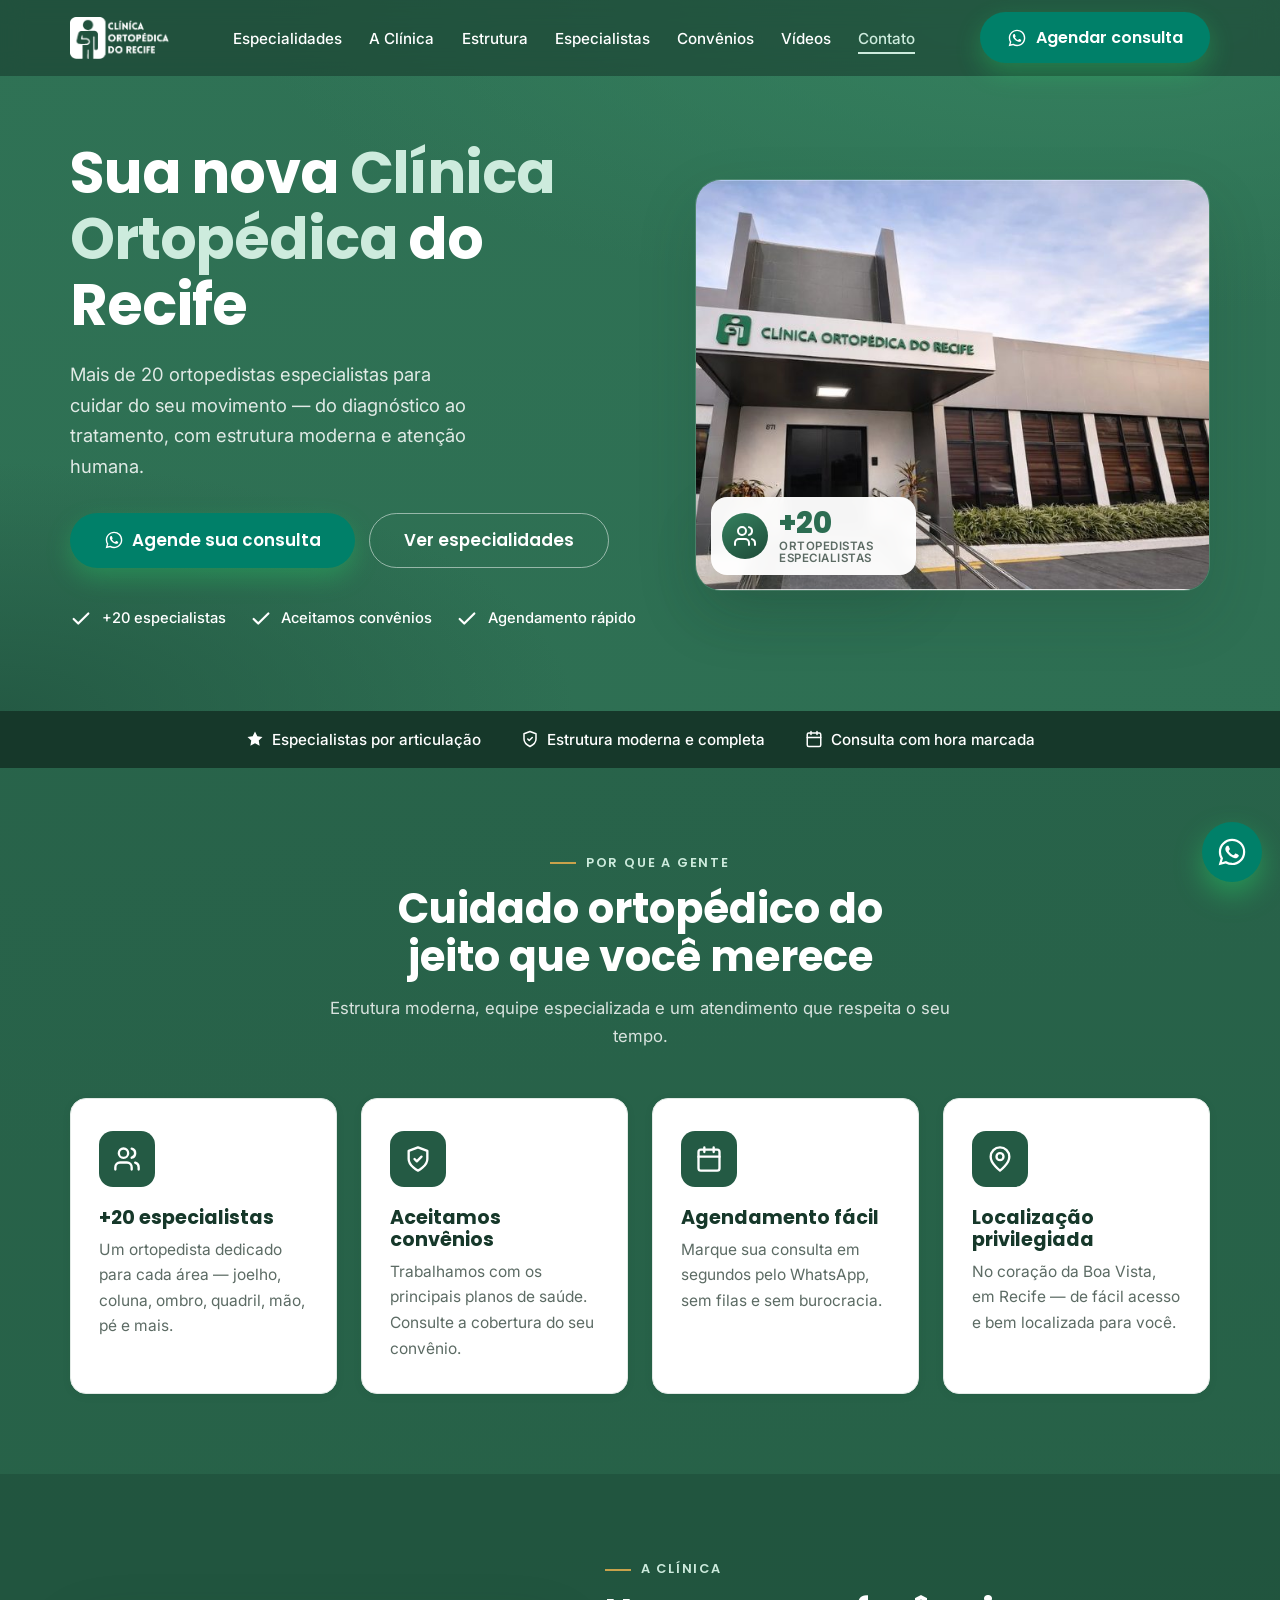
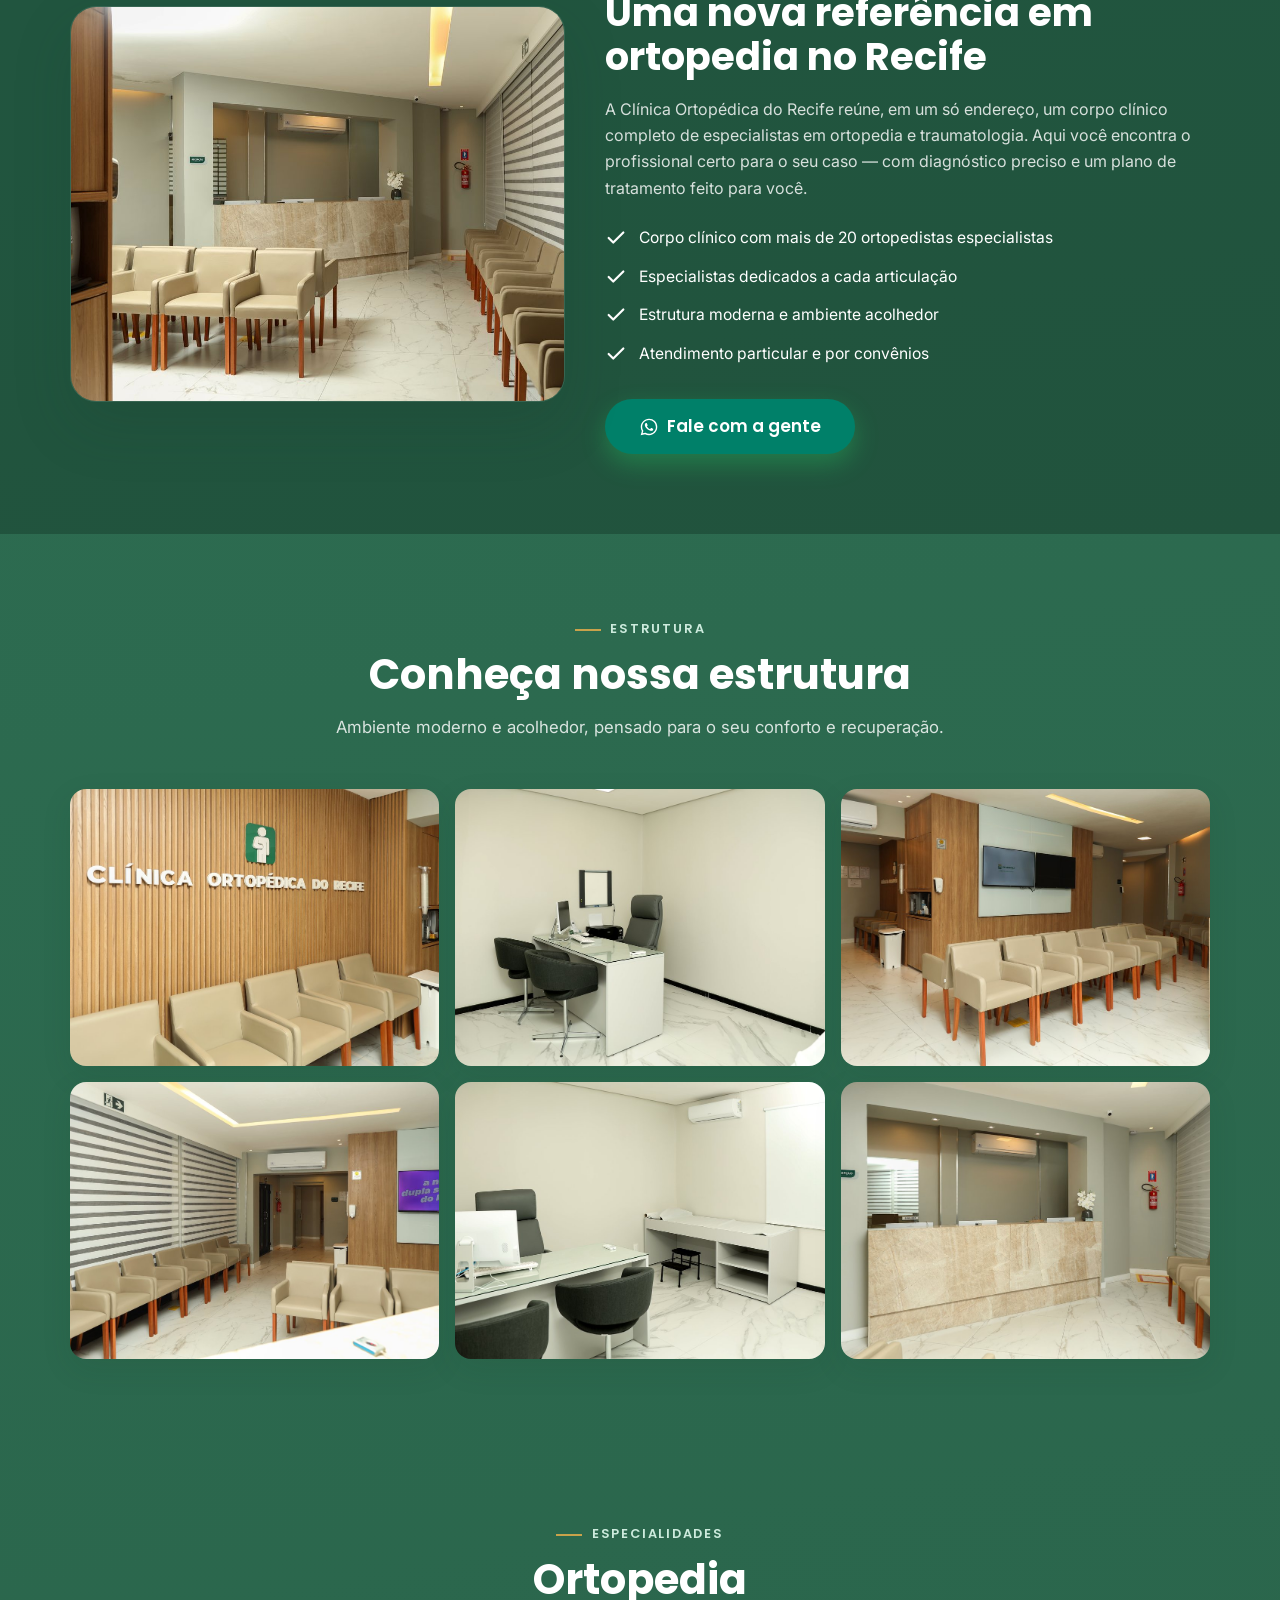
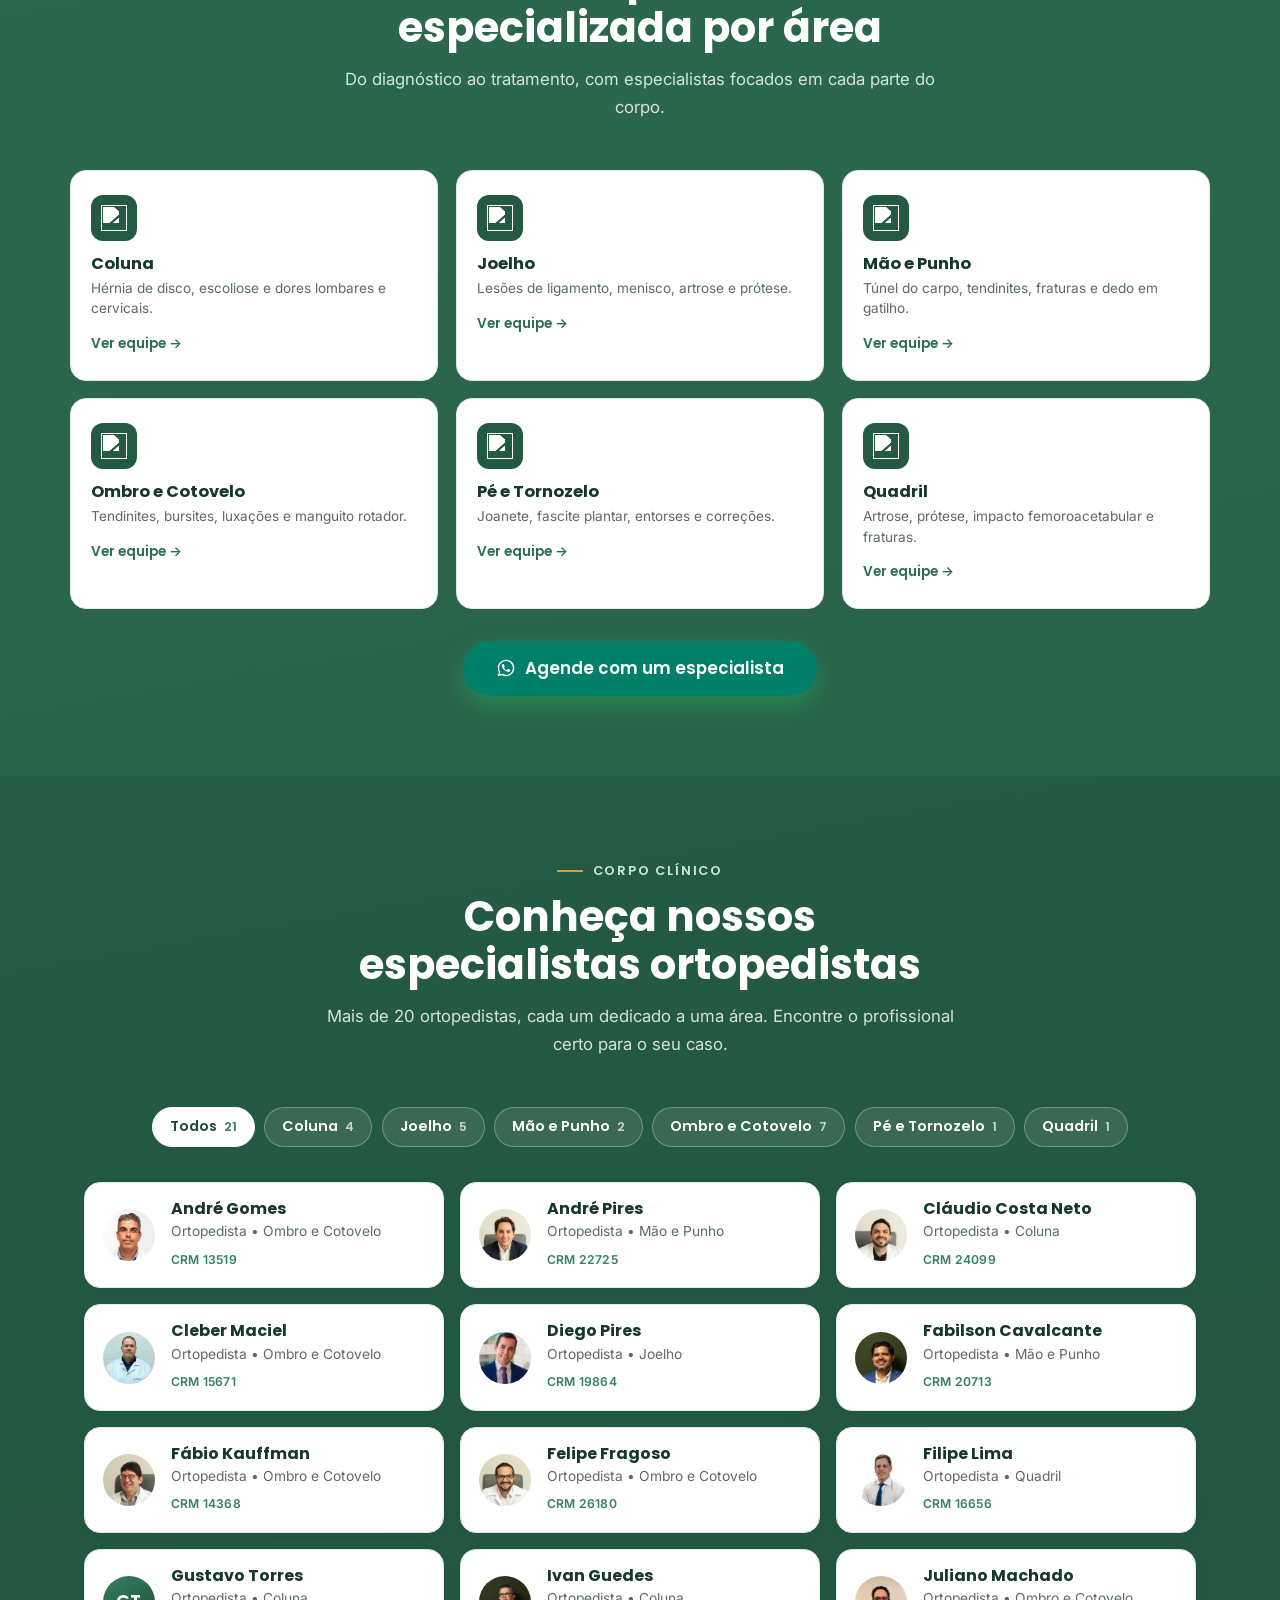
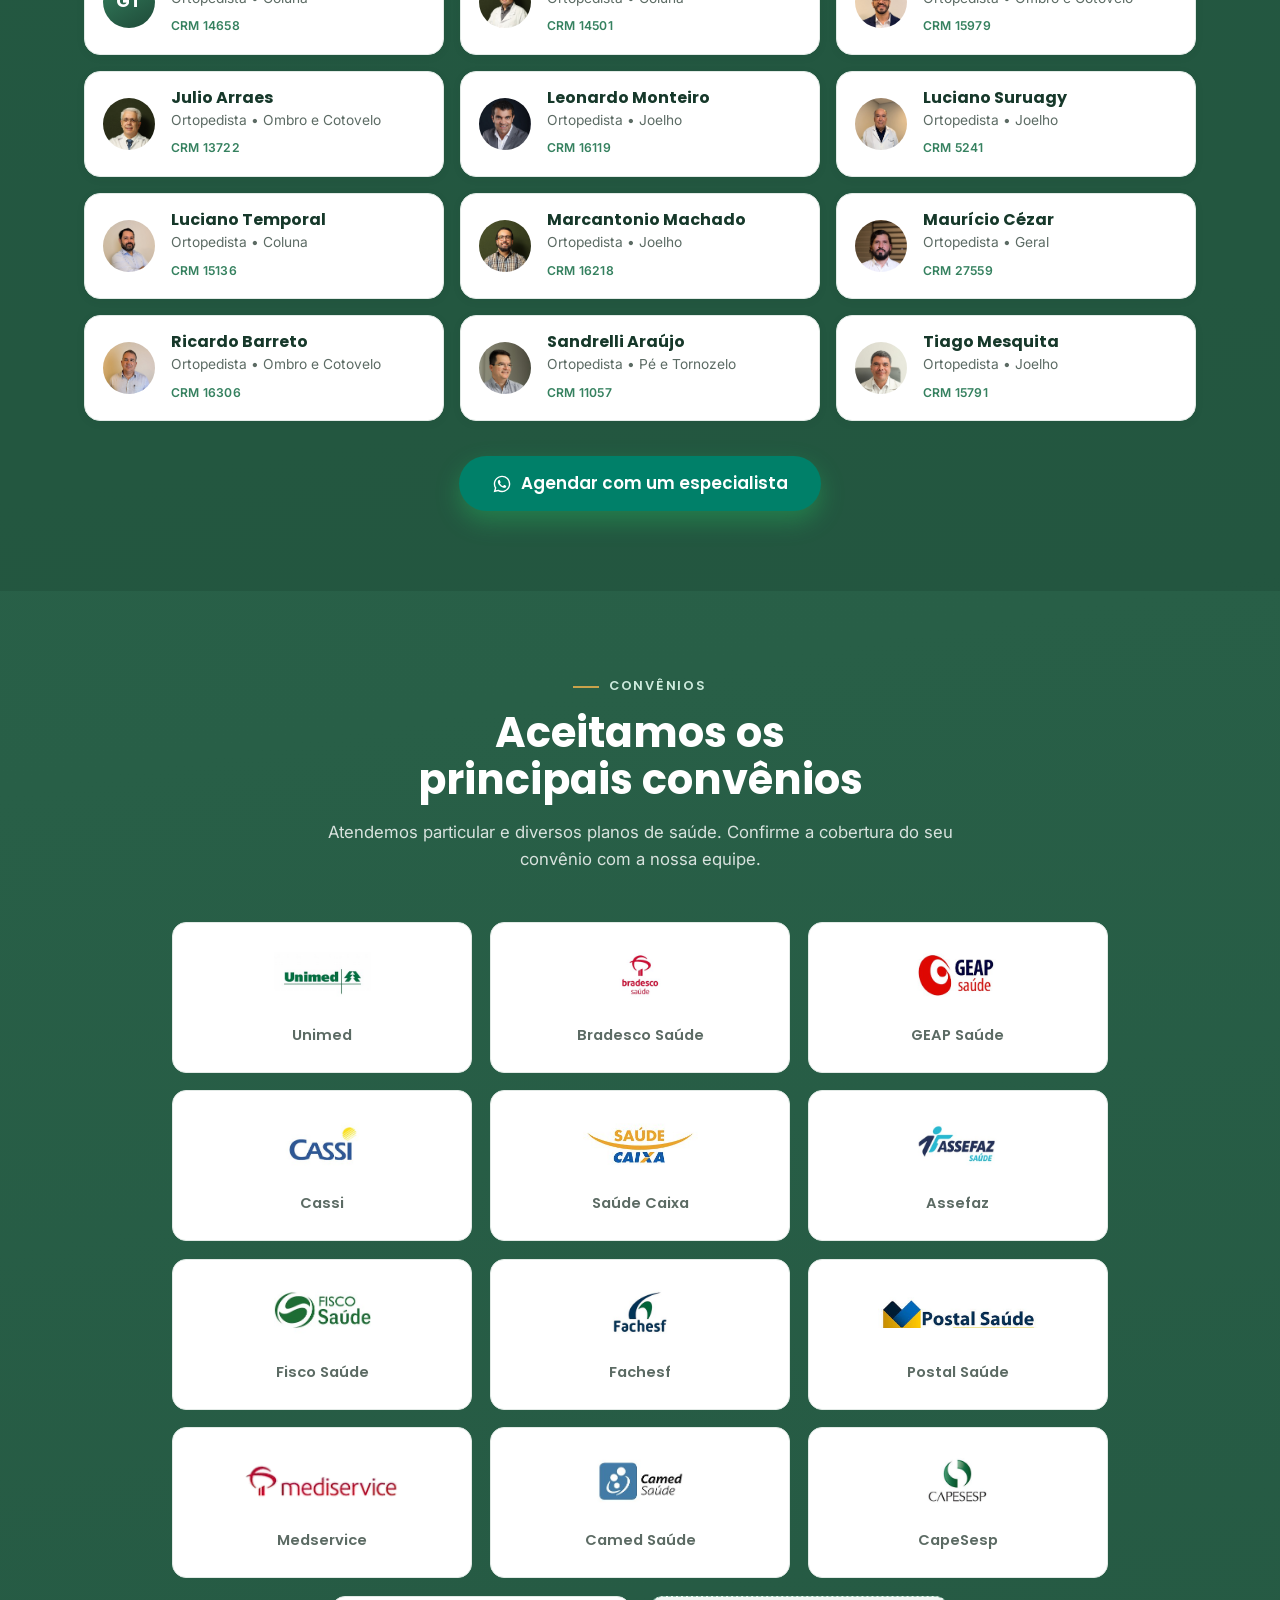
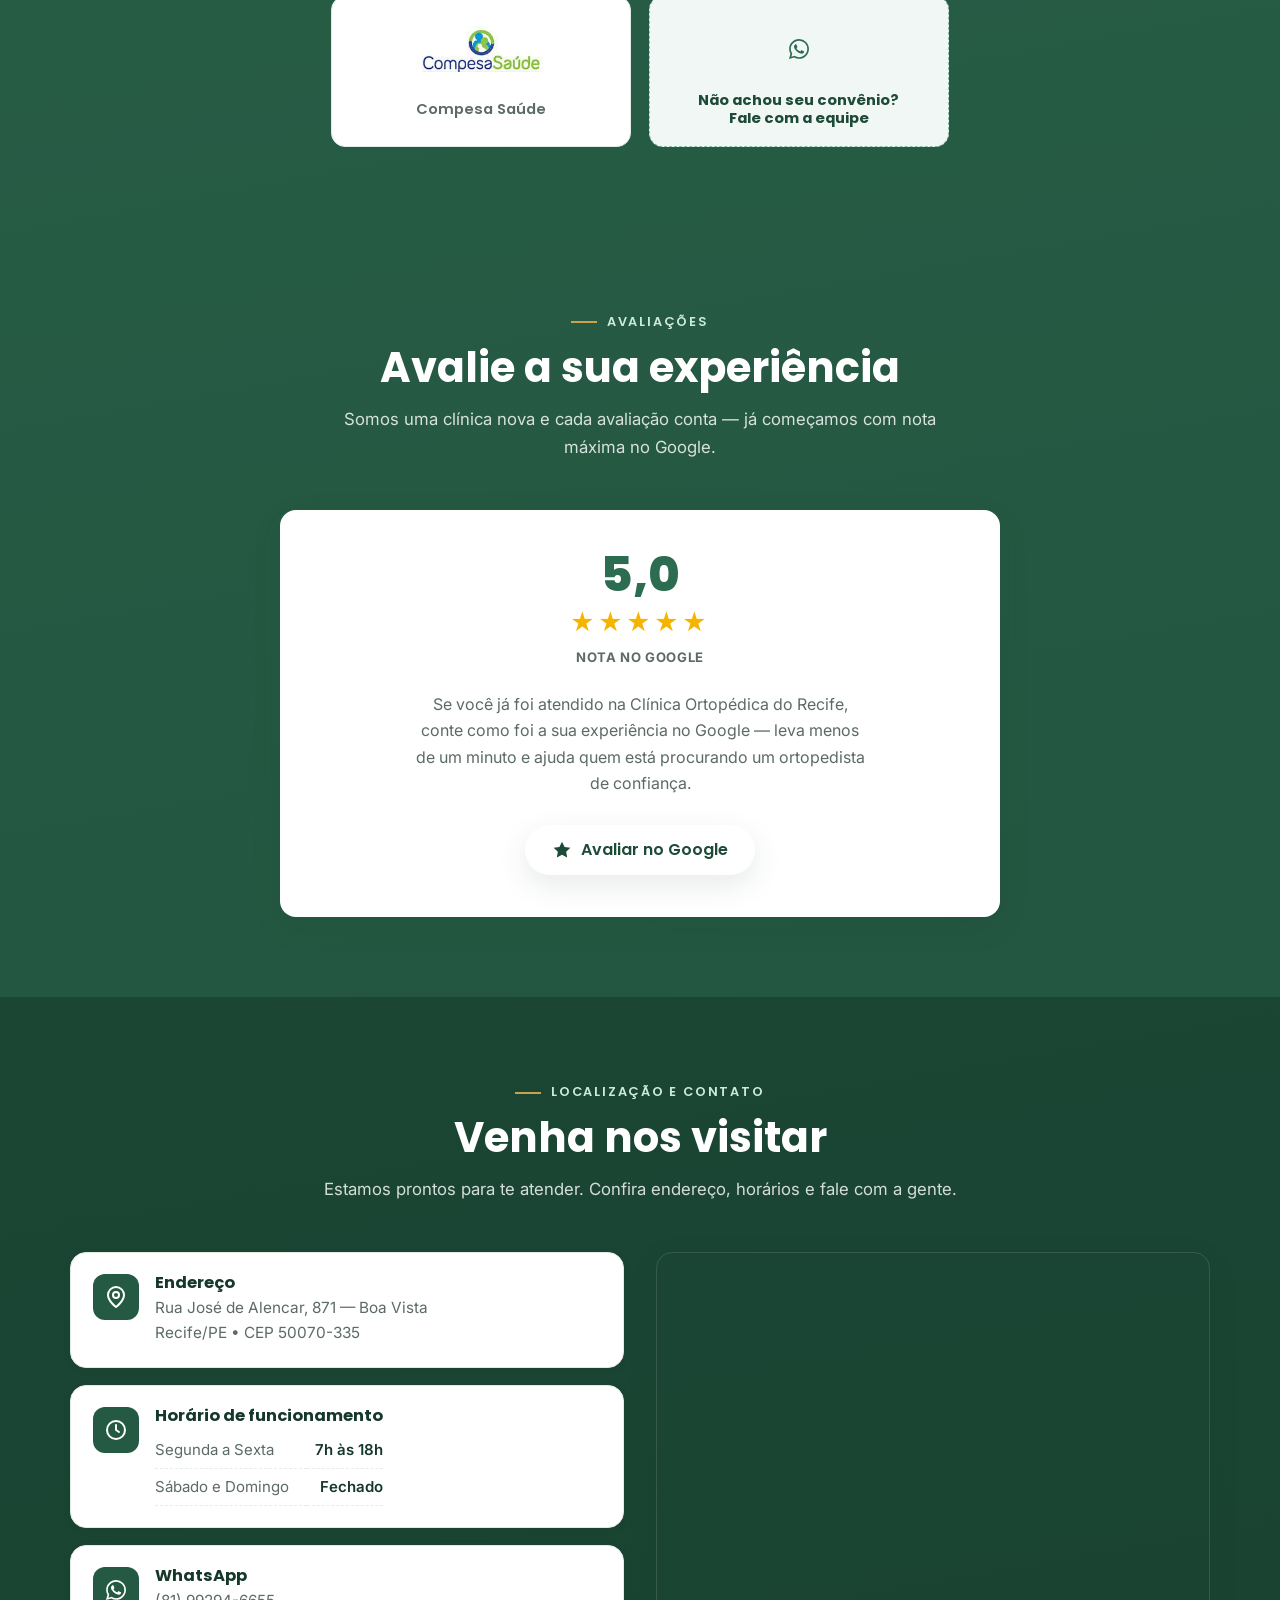
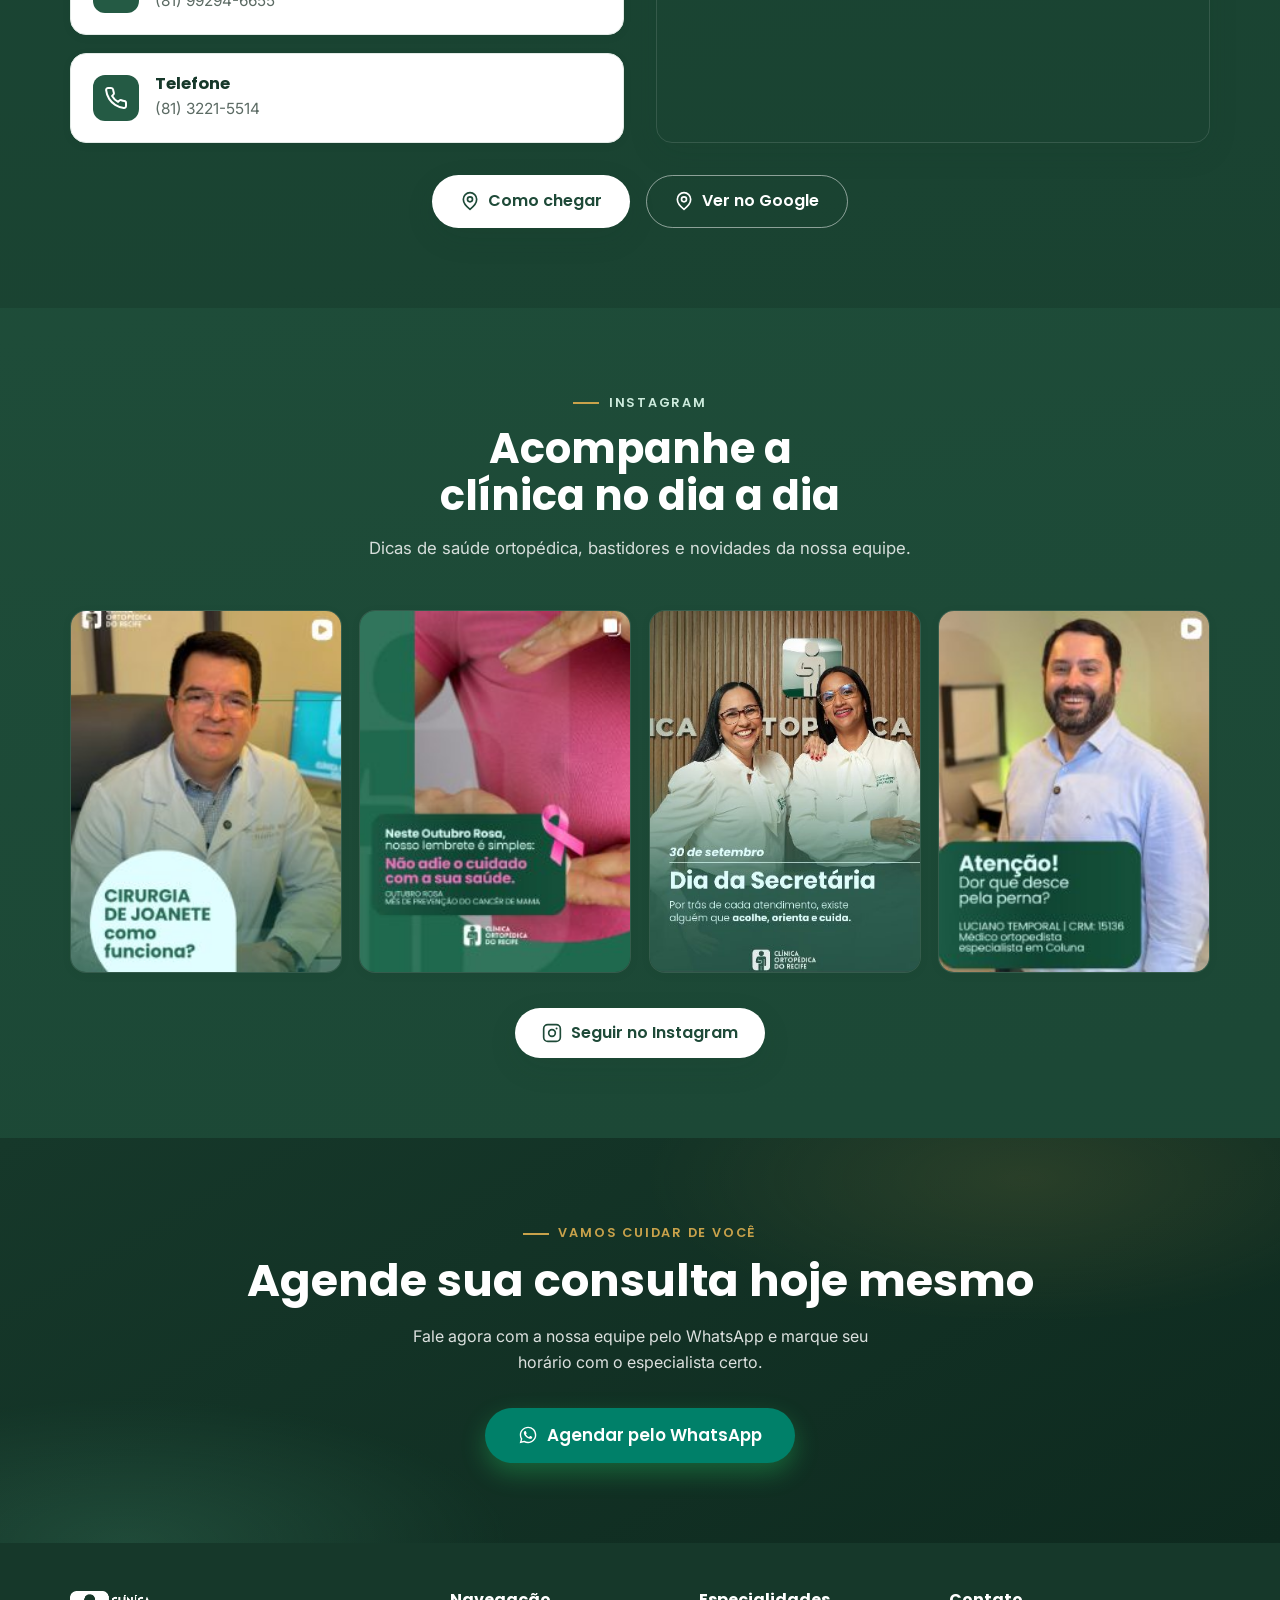
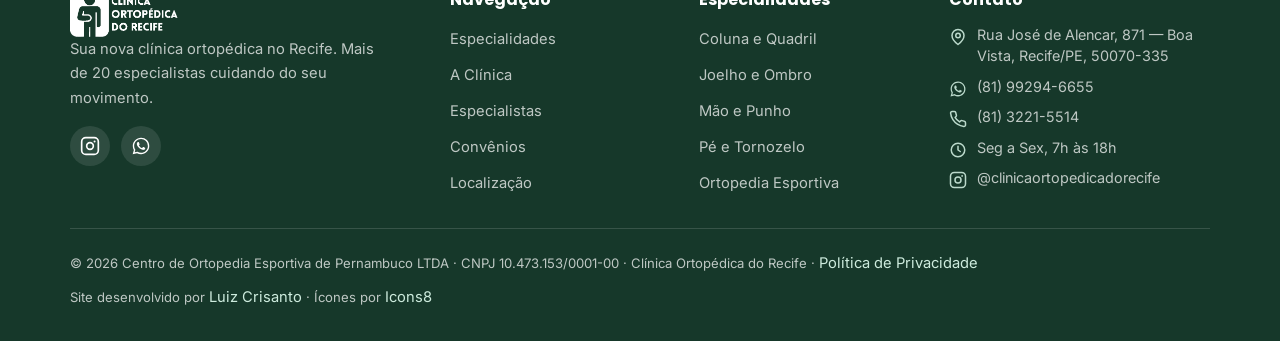
==== commit 5b936129: "Videos: remove verticais, adiciona 4 horizontais (apresentacao, coluna 3, 2 de ombro)" ====
--- a/index.html
+++ b/index.html
@@ -472,23 +472,23 @@
           <p>Dicas de saúde ortopédica, bastidores e novidades da nossa equipe.</p>
         </div>
         <div class="ig-grid reveal">
-          <!-- 1 (mais recente) — Outubro Rosa, mês de prevenção do câncer de mama -->
-          <a class="ig-post" href="https://www.instagram.com/p/Dd9zhbrGqyv/" target="_blank" rel="noopener noreferrer" aria-label="Ver publicação 1 de 4 no Instagram">
+          <!-- 1 (mais recente, reel) — Cirurgia de joanete, como funciona? -->
+          <a class="ig-post ig-post--reel" href="https://www.instagram.com/reel/DeHK-kqtLOu/" target="_blank" rel="noopener noreferrer" aria-label="Ver Reel 1 de 4 no Instagram">
             <img src="assets/images/instagram/post-1.jpg" alt="" loading="lazy" width="350" height="467">
             <span class="ig-post__ov" aria-hidden="true"><svg class="ico"><use href="#i-instagram"></use></svg></span>
           </a>
-          <!-- 2 — Dia da Secretária (30/09) -->
-          <a class="ig-post" href="https://www.instagram.com/p/Dd6QPYMluiK/" target="_blank" rel="noopener noreferrer" aria-label="Ver publicação 2 de 4 no Instagram">
+          <!-- 2 — Outubro Rosa, mês de prevenção do câncer de mama -->
+          <a class="ig-post" href="https://www.instagram.com/p/Dd9zhbrGqyv/" target="_blank" rel="noopener noreferrer" aria-label="Ver publicação 2 de 4 no Instagram">
             <img src="assets/images/instagram/post-2.jpg" alt="" loading="lazy" width="350" height="467">
             <span class="ig-post__ov" aria-hidden="true"><svg class="ico"><use href="#i-instagram"></use></svg></span>
           </a>
-          <!-- 3 (reel) — Dor que desce pela perna (Dr. Luciano Temporal, coluna) -->
-          <a class="ig-post ig-post--reel" href="https://www.instagram.com/reel/Dd1G0_CN-w_/" target="_blank" rel="noopener noreferrer" aria-label="Ver Reel 3 de 4 no Instagram">
+          <!-- 3 — Dia da Secretária (30/09) -->
+          <a class="ig-post" href="https://www.instagram.com/p/Dd6QPYMluiK/" target="_blank" rel="noopener noreferrer" aria-label="Ver publicação 3 de 4 no Instagram">
             <img src="assets/images/instagram/post-3.jpg" alt="" loading="lazy" width="350" height="467">
             <span class="ig-post__ov" aria-hidden="true"><svg class="ico"><use href="#i-instagram"></use></svg></span>
           </a>
-          <!-- 4 (reel, mais antigo — próximo a sair) — Tenossinovite de Quervain na gravidez e pós-parto (Dr. Fabilson Cavalcante) -->
-          <a class="ig-post ig-post--reel" href="https://www.instagram.com/reel/DdtTYMzx69w/" target="_blank" rel="noopener noreferrer" aria-label="Ver Reel 4 de 4 no Instagram">
+          <!-- 4 (reel, mais antigo — próximo a sair) — Dor que desce pela perna (Dr. Luciano Temporal, coluna) -->
+          <a class="ig-post ig-post--reel" href="https://www.instagram.com/reel/Dd1G0_CN-w_/" target="_blank" rel="noopener noreferrer" aria-label="Ver Reel 4 de 4 no Instagram">
             <img src="assets/images/instagram/post-4.jpg" alt="" loading="lazy" width="350" height="467">
             <span class="ig-post__ov" aria-hidden="true"><svg class="ico"><use href="#i-instagram"></use></svg></span>
           </a>
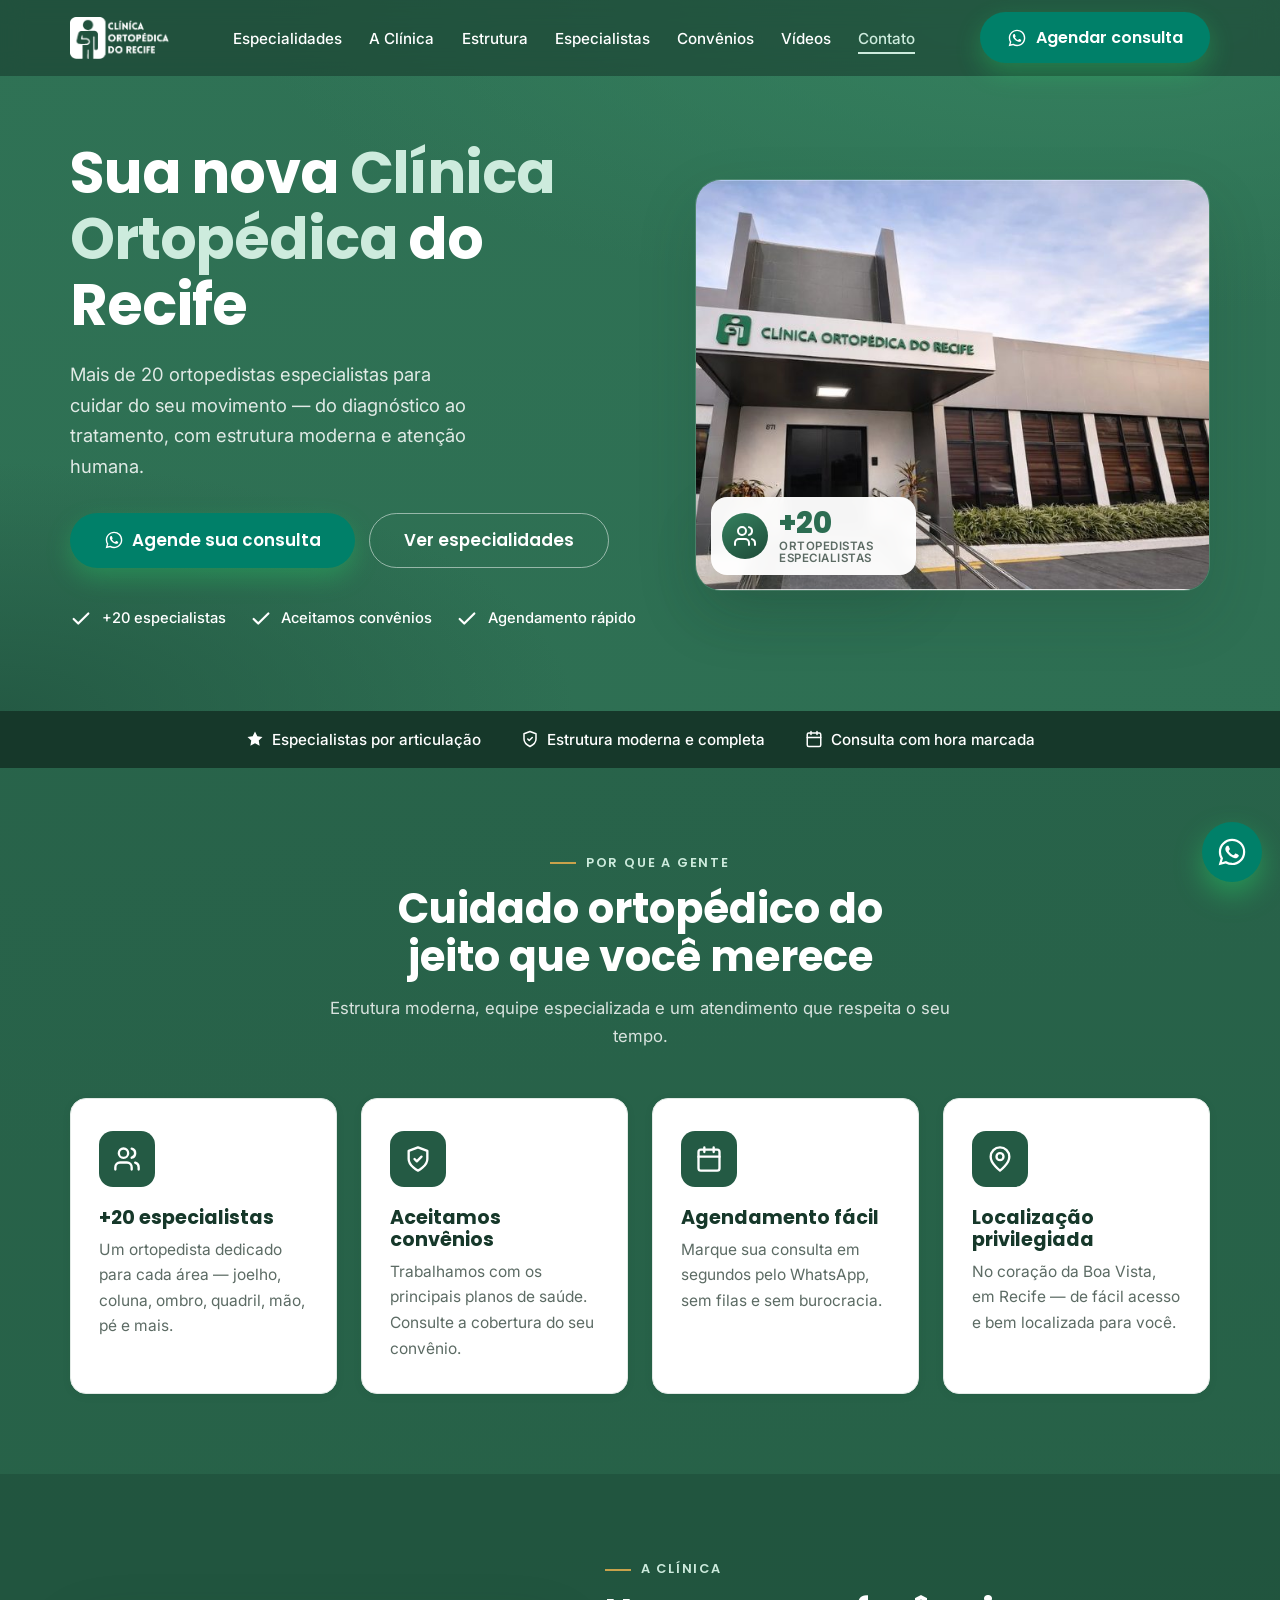
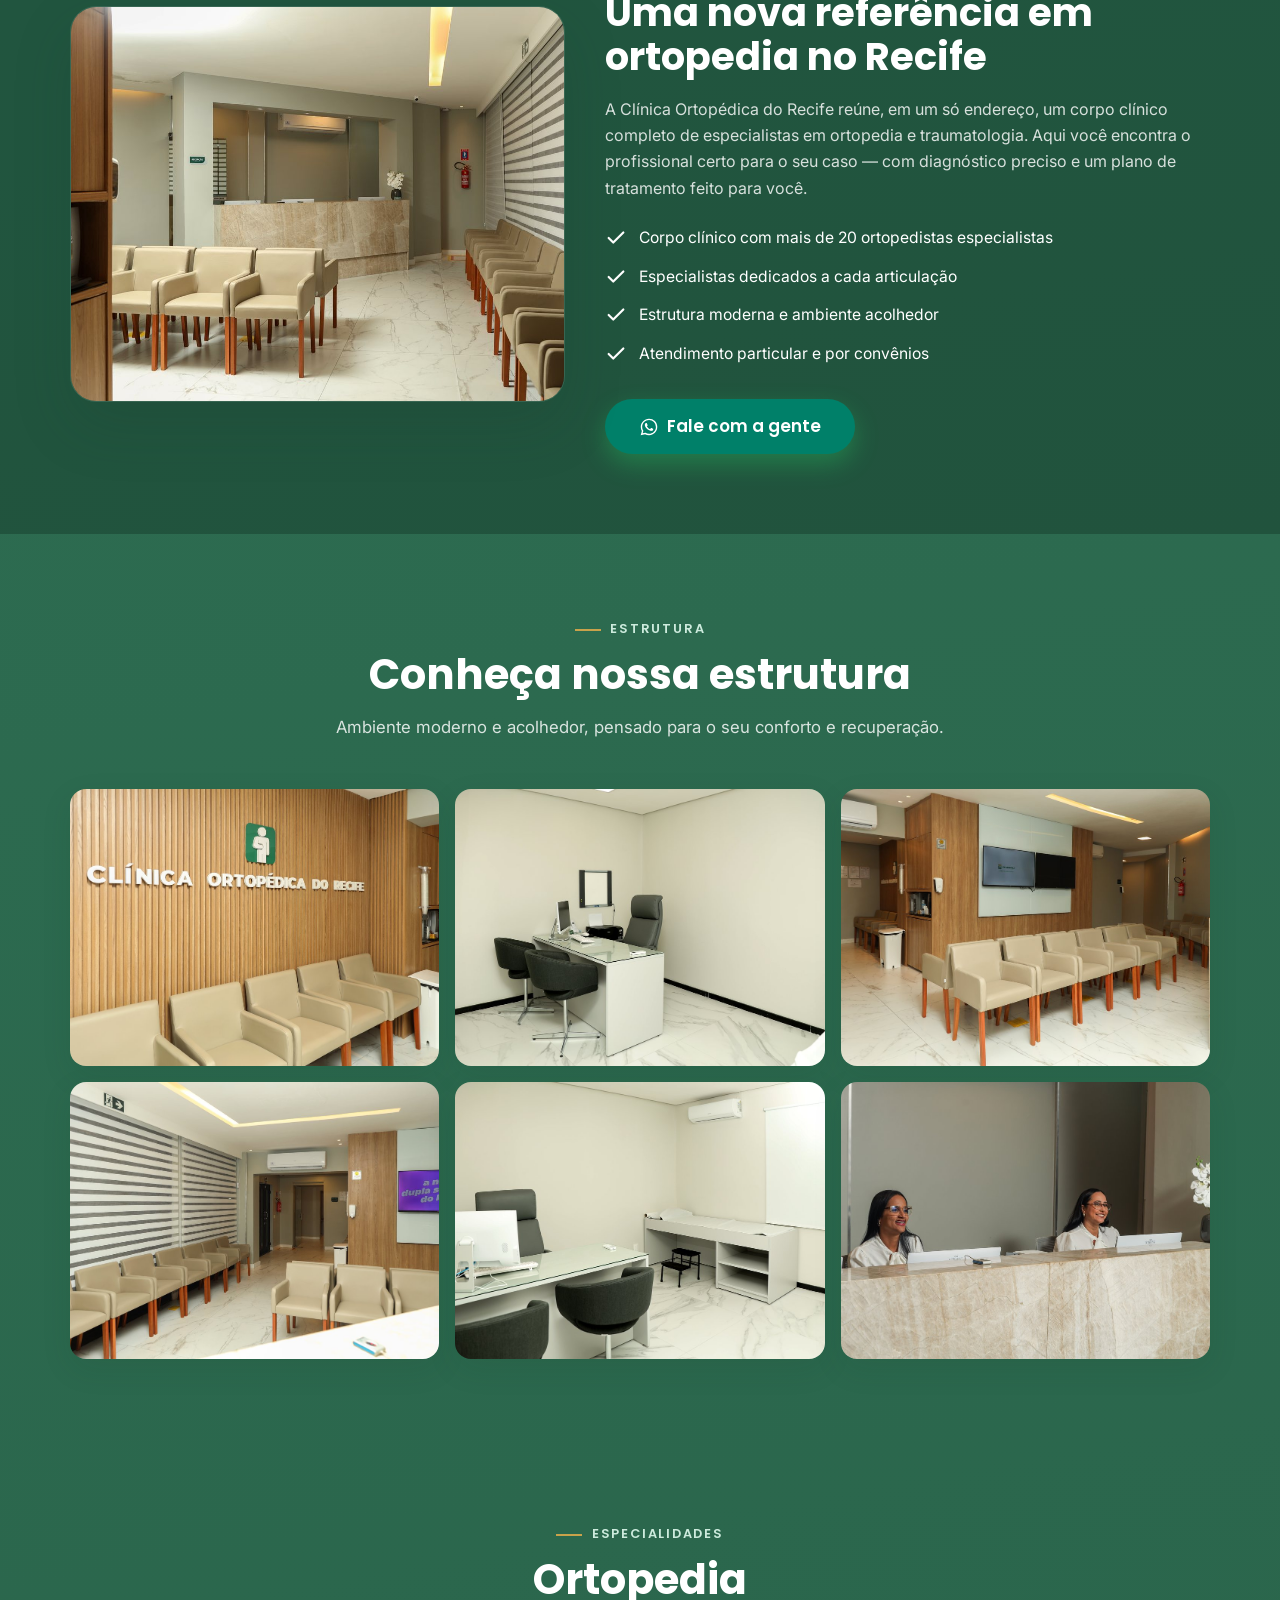
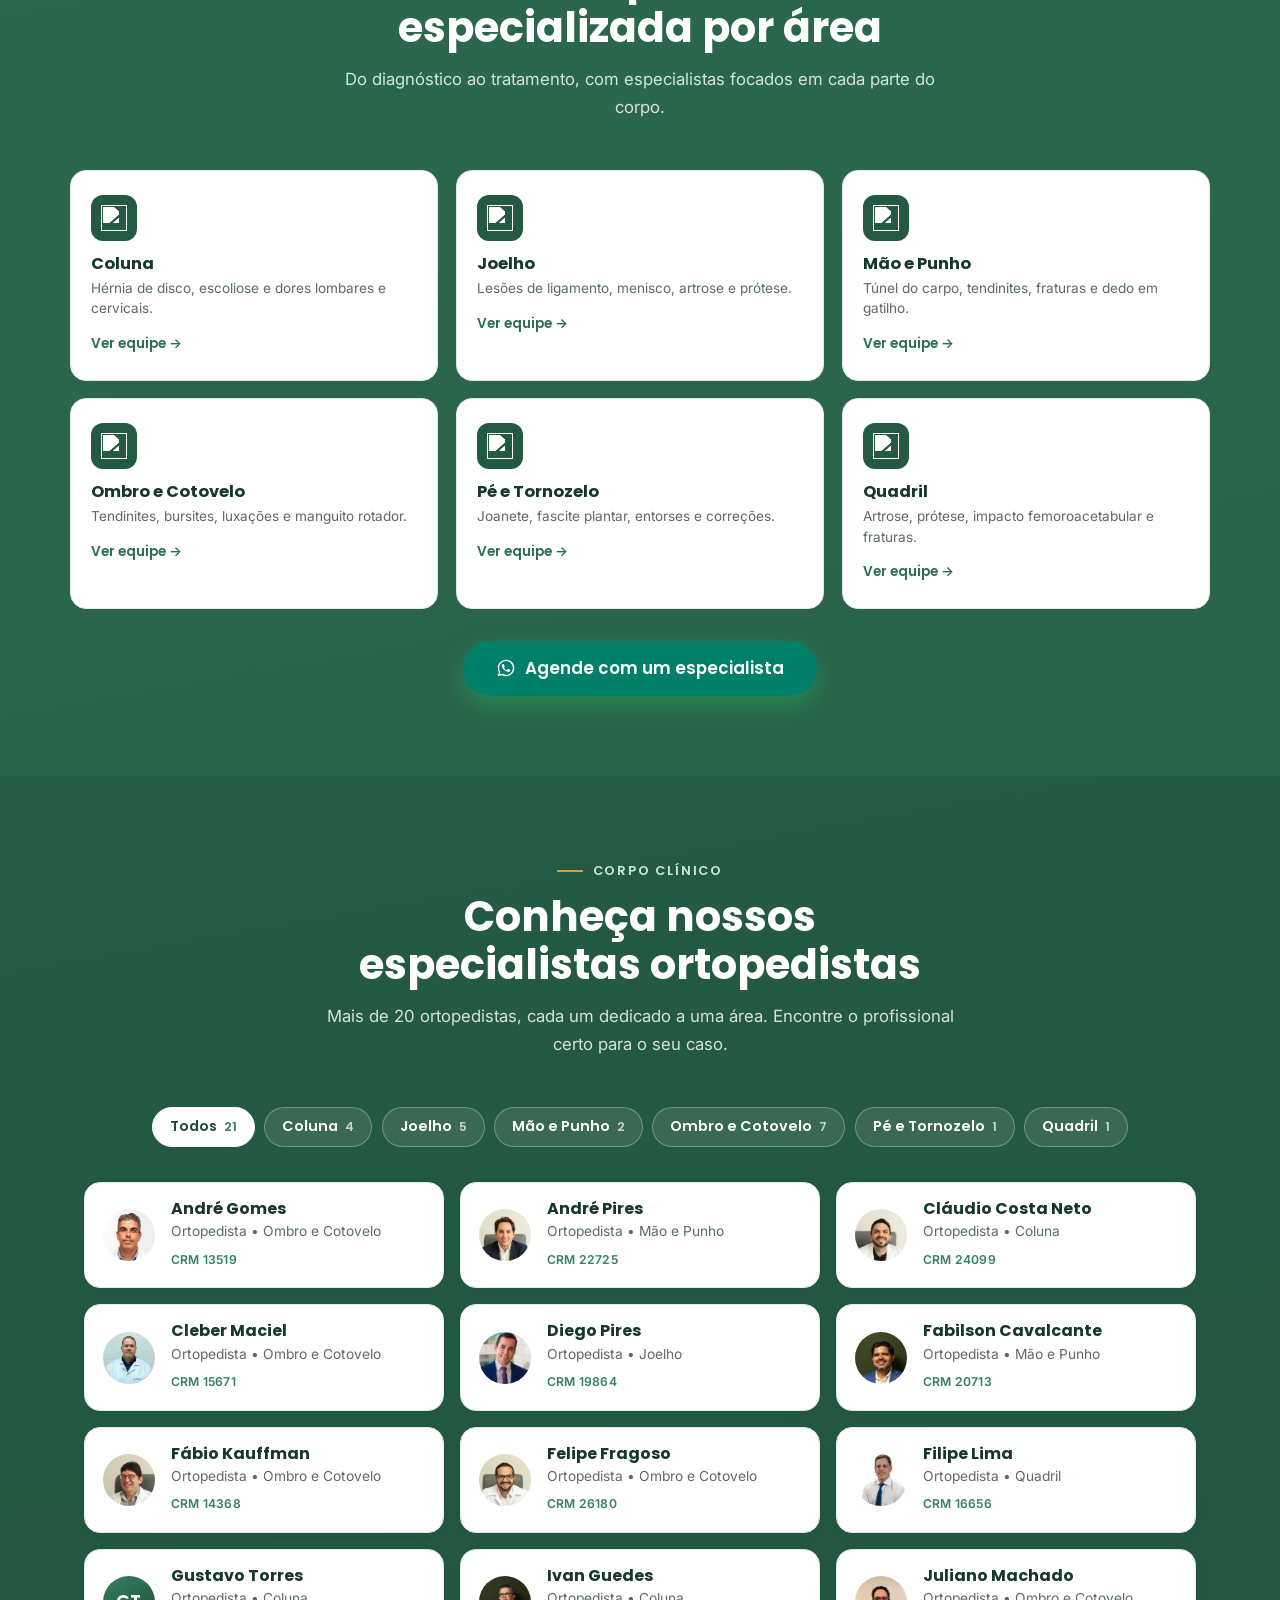
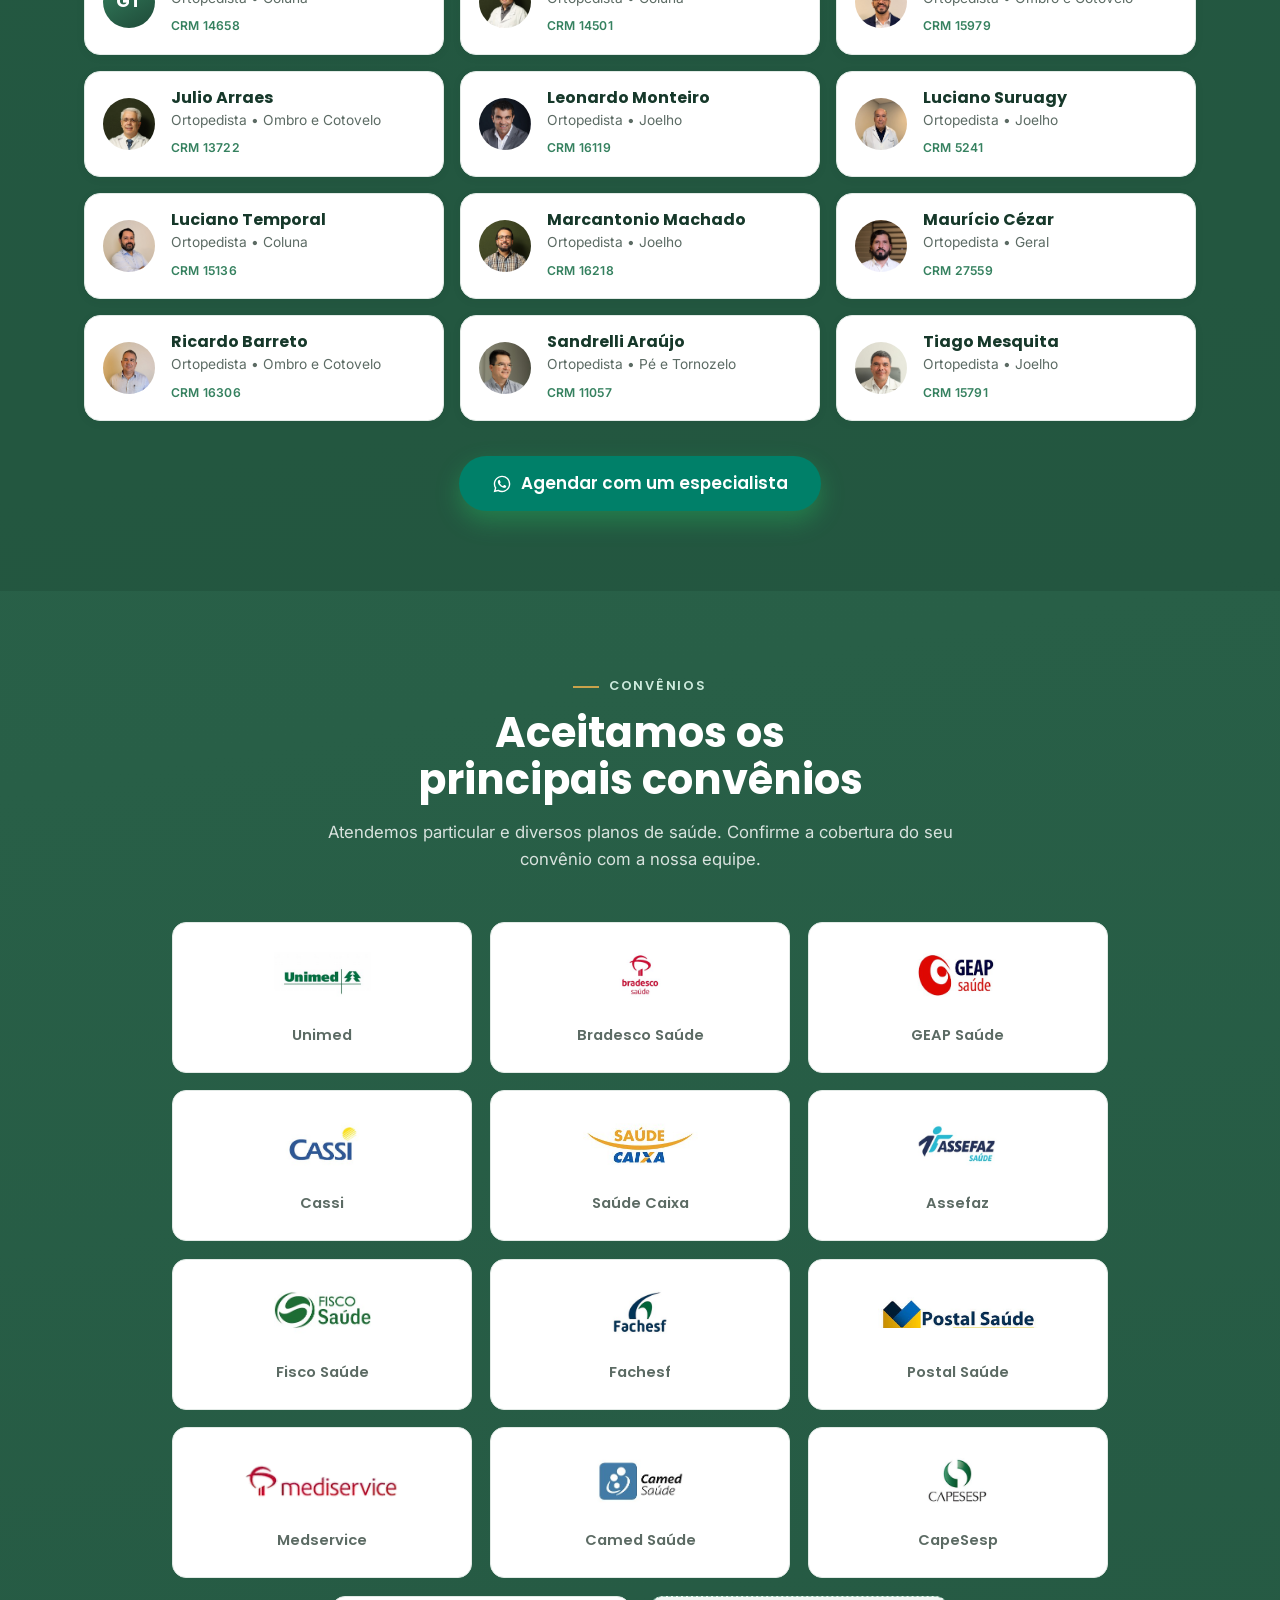
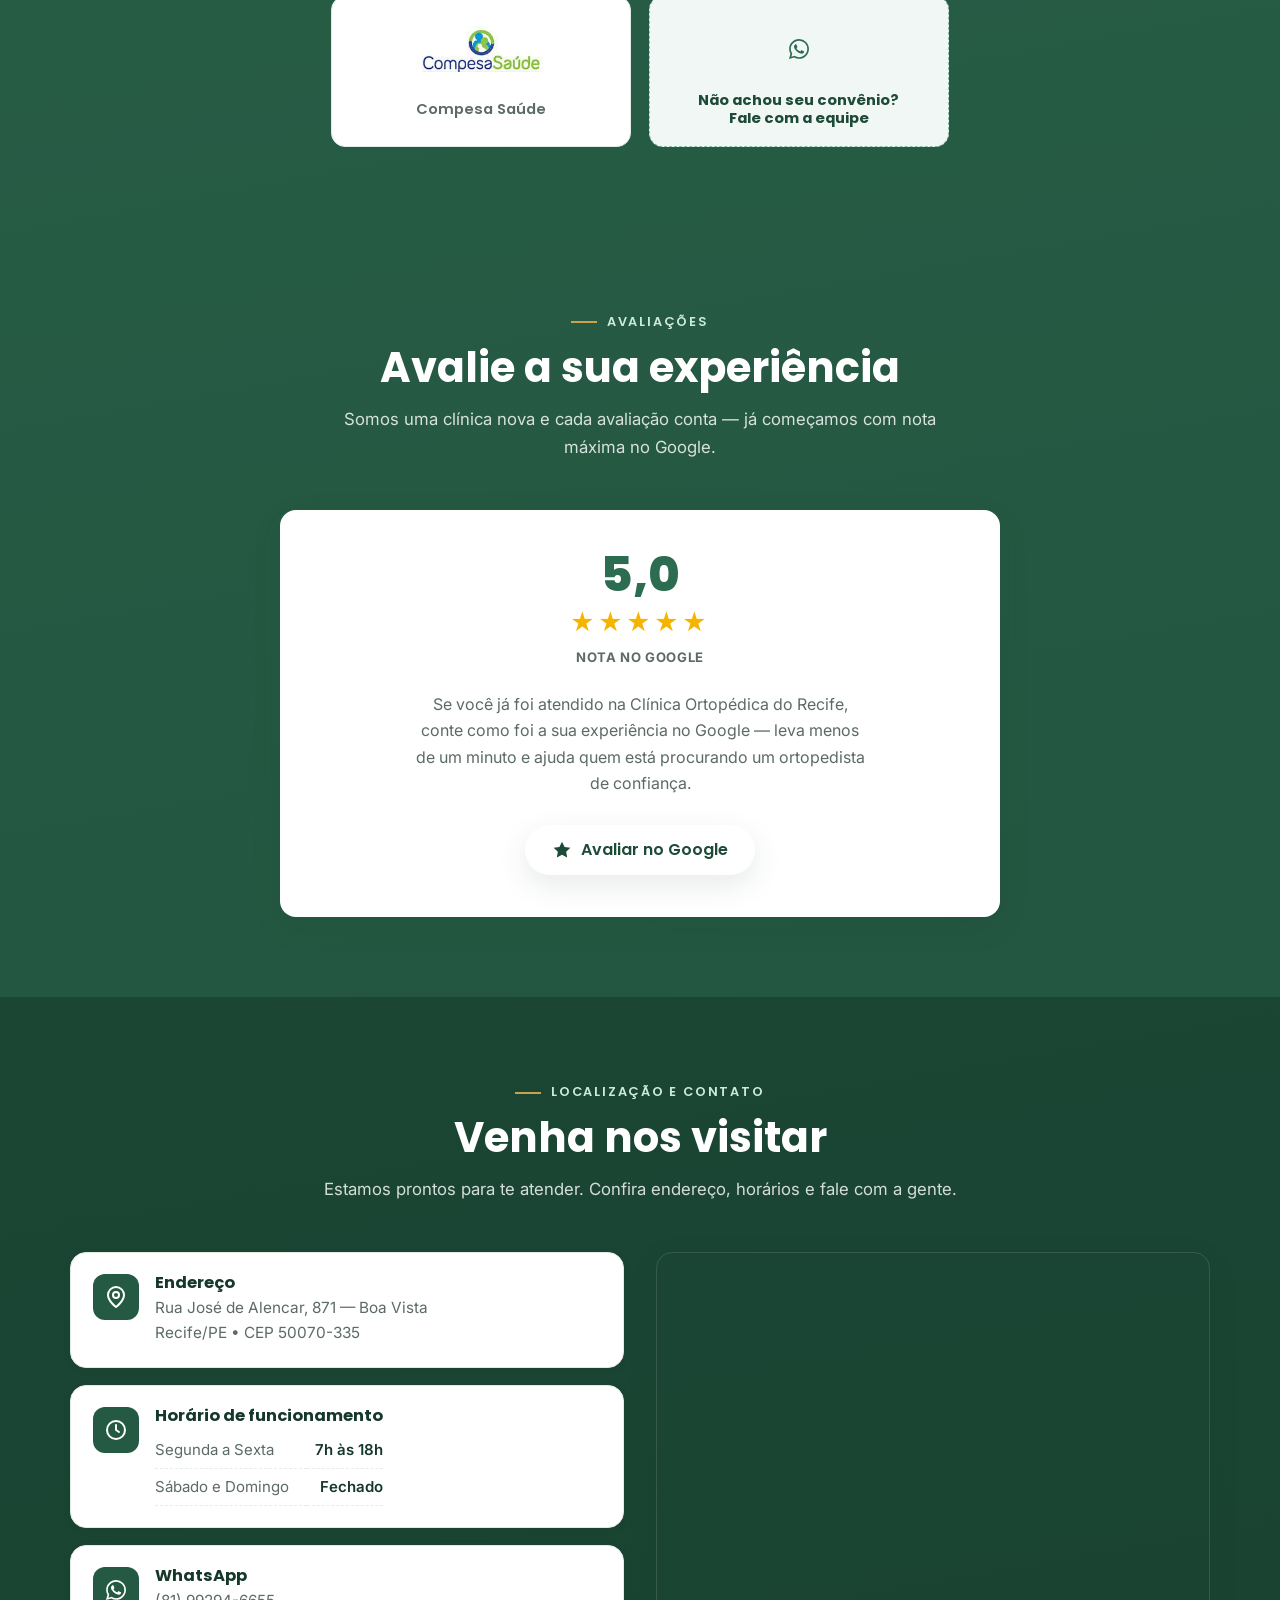
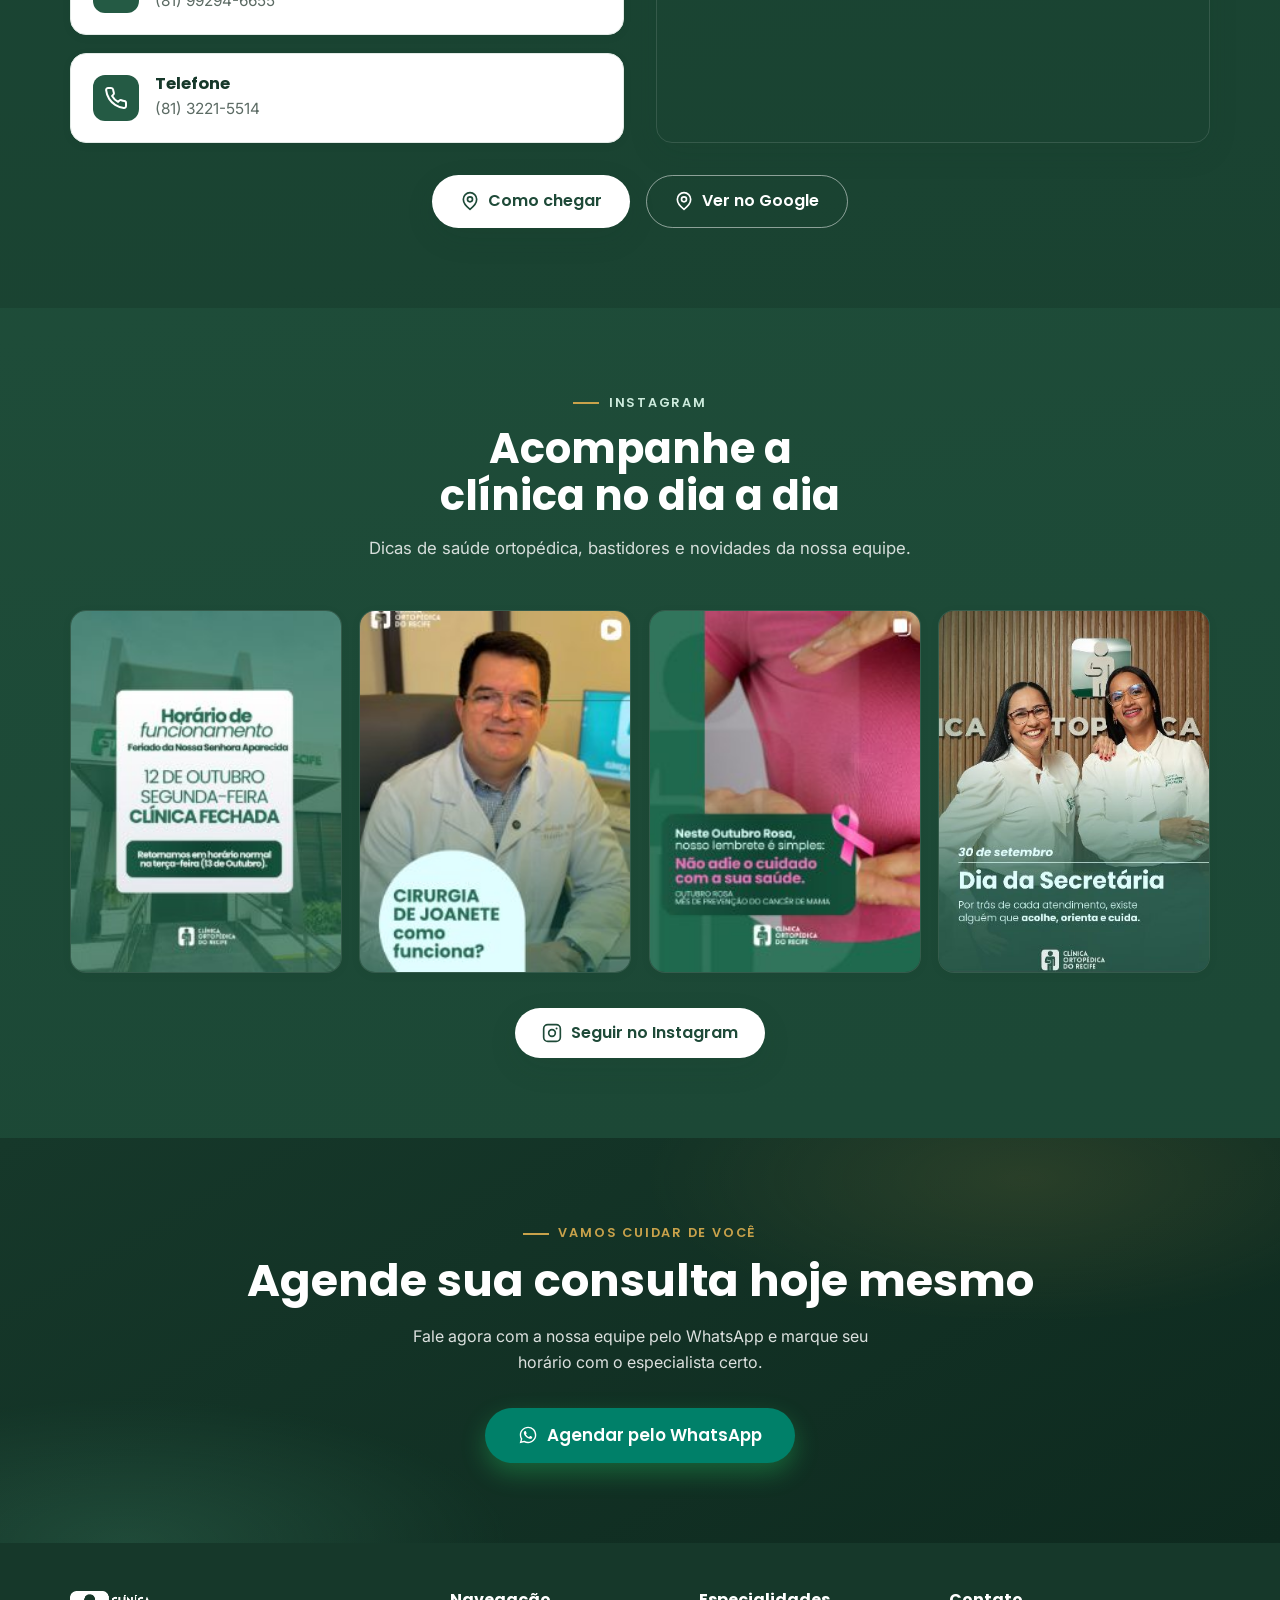
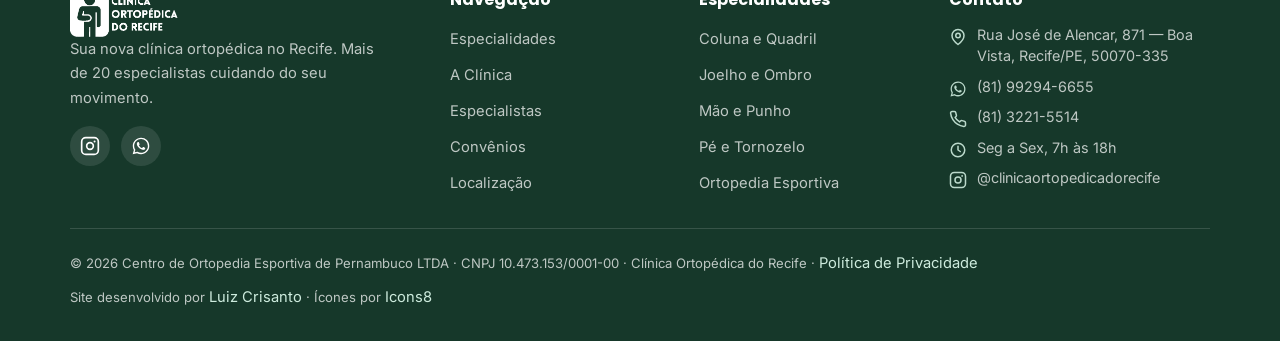
==== commit f2e959b3: "Galeria Instagram: adiciona post feriado 12/10, remove reel Dor que desce pela perna" ====
--- a/index.html
+++ b/index.html
@@ -272,7 +272,7 @@
           <figure class="reveal"><img src="assets/images/estrutura-3.jpg" alt="Sala de espera da clínica" loading="lazy" width="1100" height="733"></figure>
           <figure class="reveal"><img src="assets/images/estrutura-4.jpg" alt="Sala de espera ampla da clínica" loading="lazy" width="1100" height="733"></figure>
           <figure class="reveal"><img src="assets/images/estrutura-5.jpg" alt="Consultório da clínica" loading="lazy" width="1100" height="733"></figure>
-          <figure class="reveal"><img src="assets/images/estrutura-6.jpg" alt="Recepção da clínica" loading="lazy" width="1100" height="733"></figure>
+          <figure class="reveal"><img src="assets/images/estrutura-6.jpg" alt="Equipe de recepção da Clínica Ortopédica do Recife" loading="lazy" width="1100" height="733"></figure>
         </div>
       </div>
     </section>
@@ -472,23 +472,23 @@
           <p>Dicas de saúde ortopédica, bastidores e novidades da nossa equipe.</p>
         </div>
         <div class="ig-grid reveal">
-          <!-- 1 (mais recente, reel) — Cirurgia de joanete, como funciona? -->
-          <a class="ig-post ig-post--reel" href="https://www.instagram.com/reel/DeHK-kqtLOu/" target="_blank" rel="noopener noreferrer" aria-label="Ver Reel 1 de 4 no Instagram">
+          <!-- 1 (mais recente) — Horário de funcionamento: feriado N. Sra. Aparecida (12/10, clínica fechada) -->
+          <a class="ig-post" href="https://www.instagram.com/p/DeKGc4mt2Vj/" target="_blank" rel="noopener noreferrer" aria-label="Ver publicação 1 de 4 no Instagram">
             <img src="assets/images/instagram/post-1.jpg" alt="" loading="lazy" width="350" height="467">
             <span class="ig-post__ov" aria-hidden="true"><svg class="ico"><use href="#i-instagram"></use></svg></span>
           </a>
-          <!-- 2 — Outubro Rosa, mês de prevenção do câncer de mama -->
-          <a class="ig-post" href="https://www.instagram.com/p/Dd9zhbrGqyv/" target="_blank" rel="noopener noreferrer" aria-label="Ver publicação 2 de 4 no Instagram">
+          <!-- 2 (reel) — Cirurgia de joanete, como funciona? -->
+          <a class="ig-post ig-post--reel" href="https://www.instagram.com/reel/DeHK-kqtLOu/" target="_blank" rel="noopener noreferrer" aria-label="Ver Reel 2 de 4 no Instagram">
             <img src="assets/images/instagram/post-2.jpg" alt="" loading="lazy" width="350" height="467">
             <span class="ig-post__ov" aria-hidden="true"><svg class="ico"><use href="#i-instagram"></use></svg></span>
           </a>
-          <!-- 3 — Dia da Secretária (30/09) -->
-          <a class="ig-post" href="https://www.instagram.com/p/Dd6QPYMluiK/" target="_blank" rel="noopener noreferrer" aria-label="Ver publicação 3 de 4 no Instagram">
+          <!-- 3 — Outubro Rosa, mês de prevenção do câncer de mama -->
+          <a class="ig-post" href="https://www.instagram.com/p/Dd9zhbrGqyv/" target="_blank" rel="noopener noreferrer" aria-label="Ver publicação 3 de 4 no Instagram">
             <img src="assets/images/instagram/post-3.jpg" alt="" loading="lazy" width="350" height="467">
             <span class="ig-post__ov" aria-hidden="true"><svg class="ico"><use href="#i-instagram"></use></svg></span>
           </a>
-          <!-- 4 (reel, mais antigo — próximo a sair) — Dor que desce pela perna (Dr. Luciano Temporal, coluna) -->
-          <a class="ig-post ig-post--reel" href="https://www.instagram.com/reel/Dd1G0_CN-w_/" target="_blank" rel="noopener noreferrer" aria-label="Ver Reel 4 de 4 no Instagram">
+          <!-- 4 (mais antigo — próximo a sair) — Dia da Secretária (30/09) -->
+          <a class="ig-post" href="https://www.instagram.com/p/Dd6QPYMluiK/" target="_blank" rel="noopener noreferrer" aria-label="Ver publicação 4 de 4 no Instagram">
             <img src="assets/images/instagram/post-4.jpg" alt="" loading="lazy" width="350" height="467">
             <span class="ig-post__ov" aria-hidden="true"><svg class="ico"><use href="#i-instagram"></use></svg></span>
           </a>
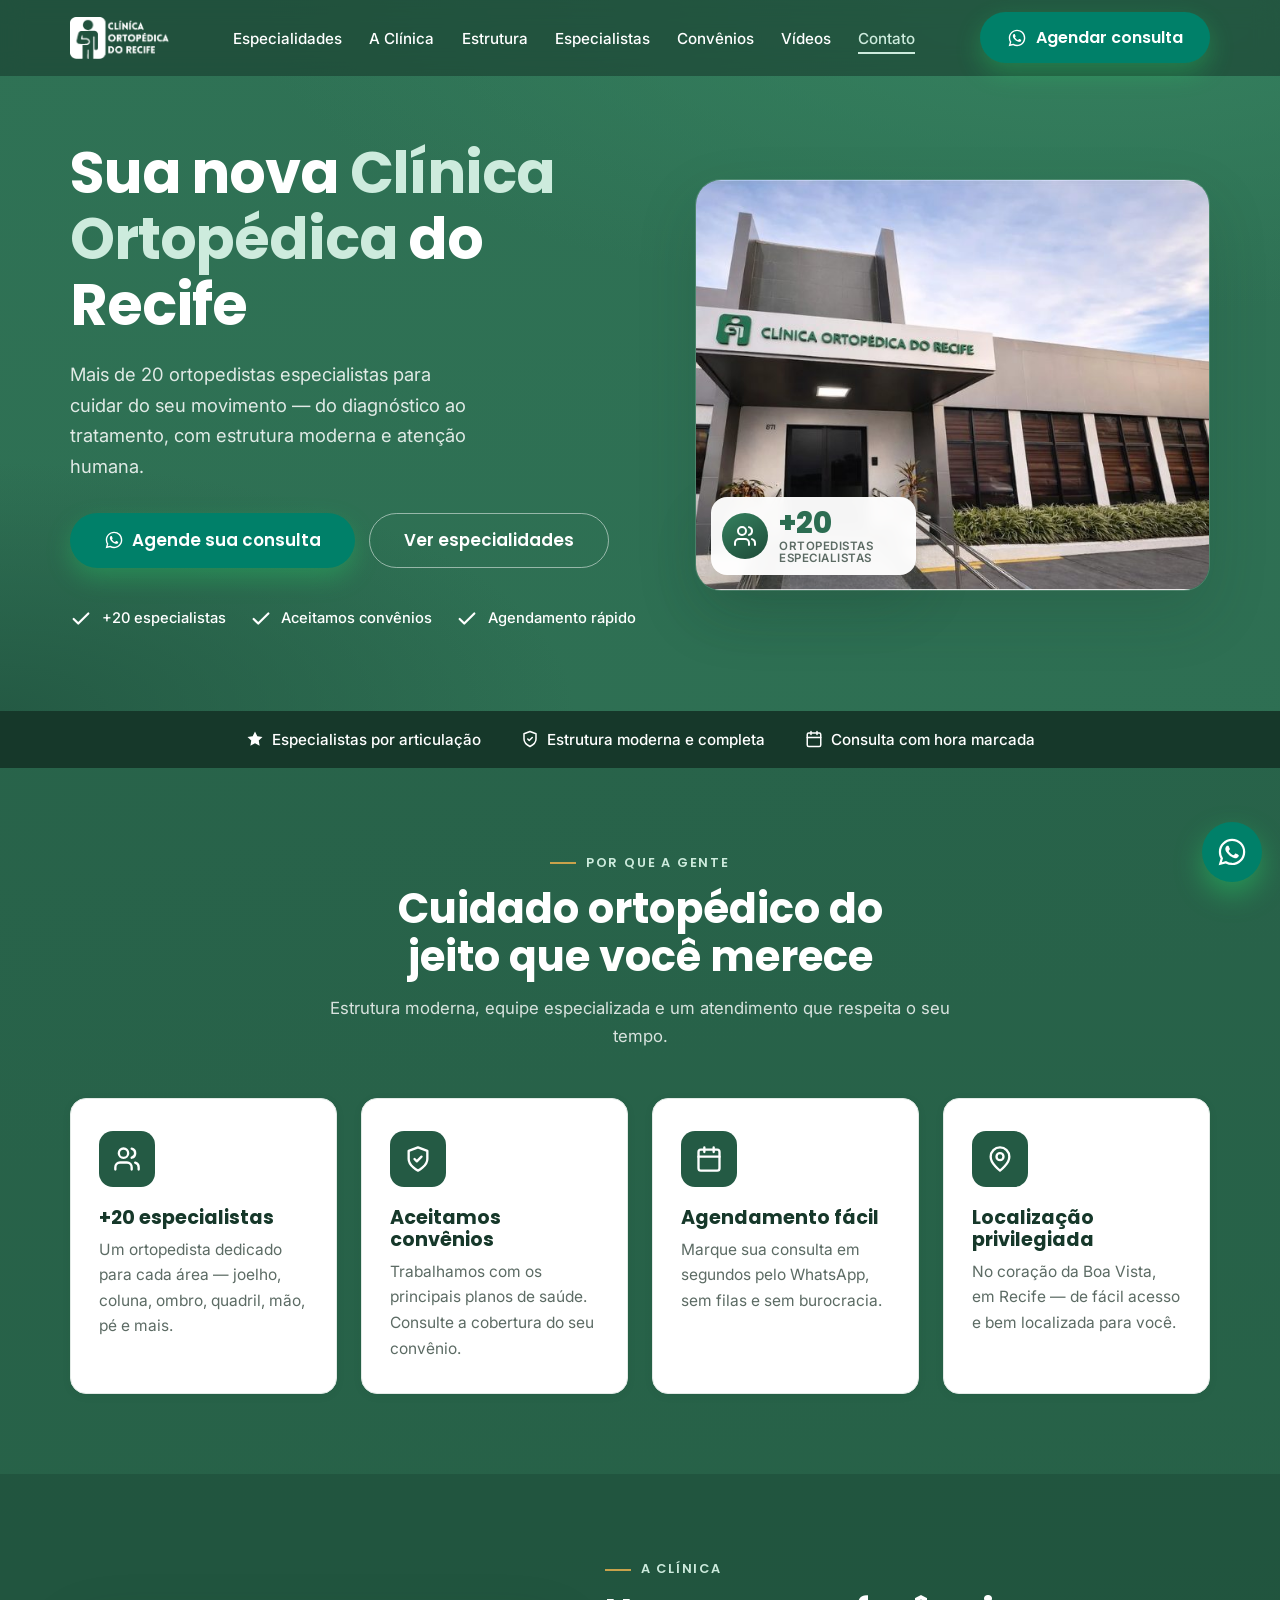
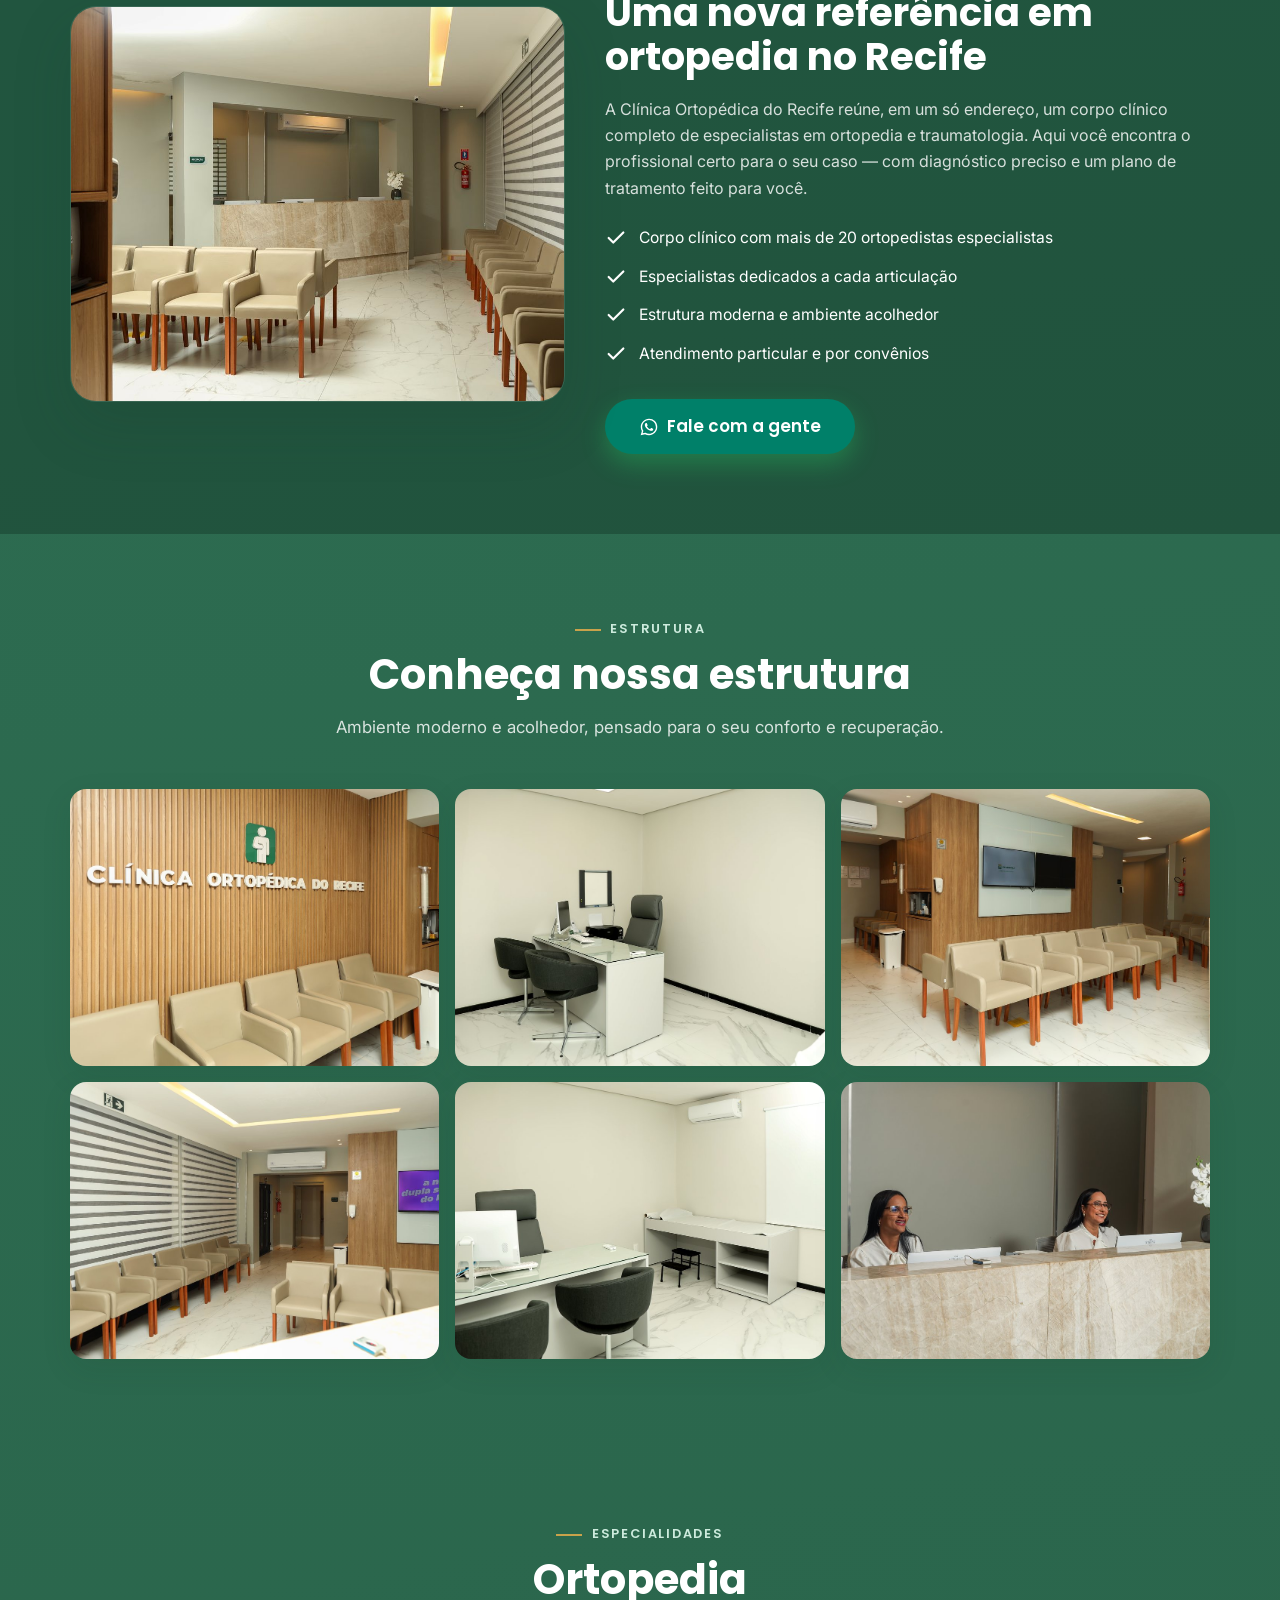
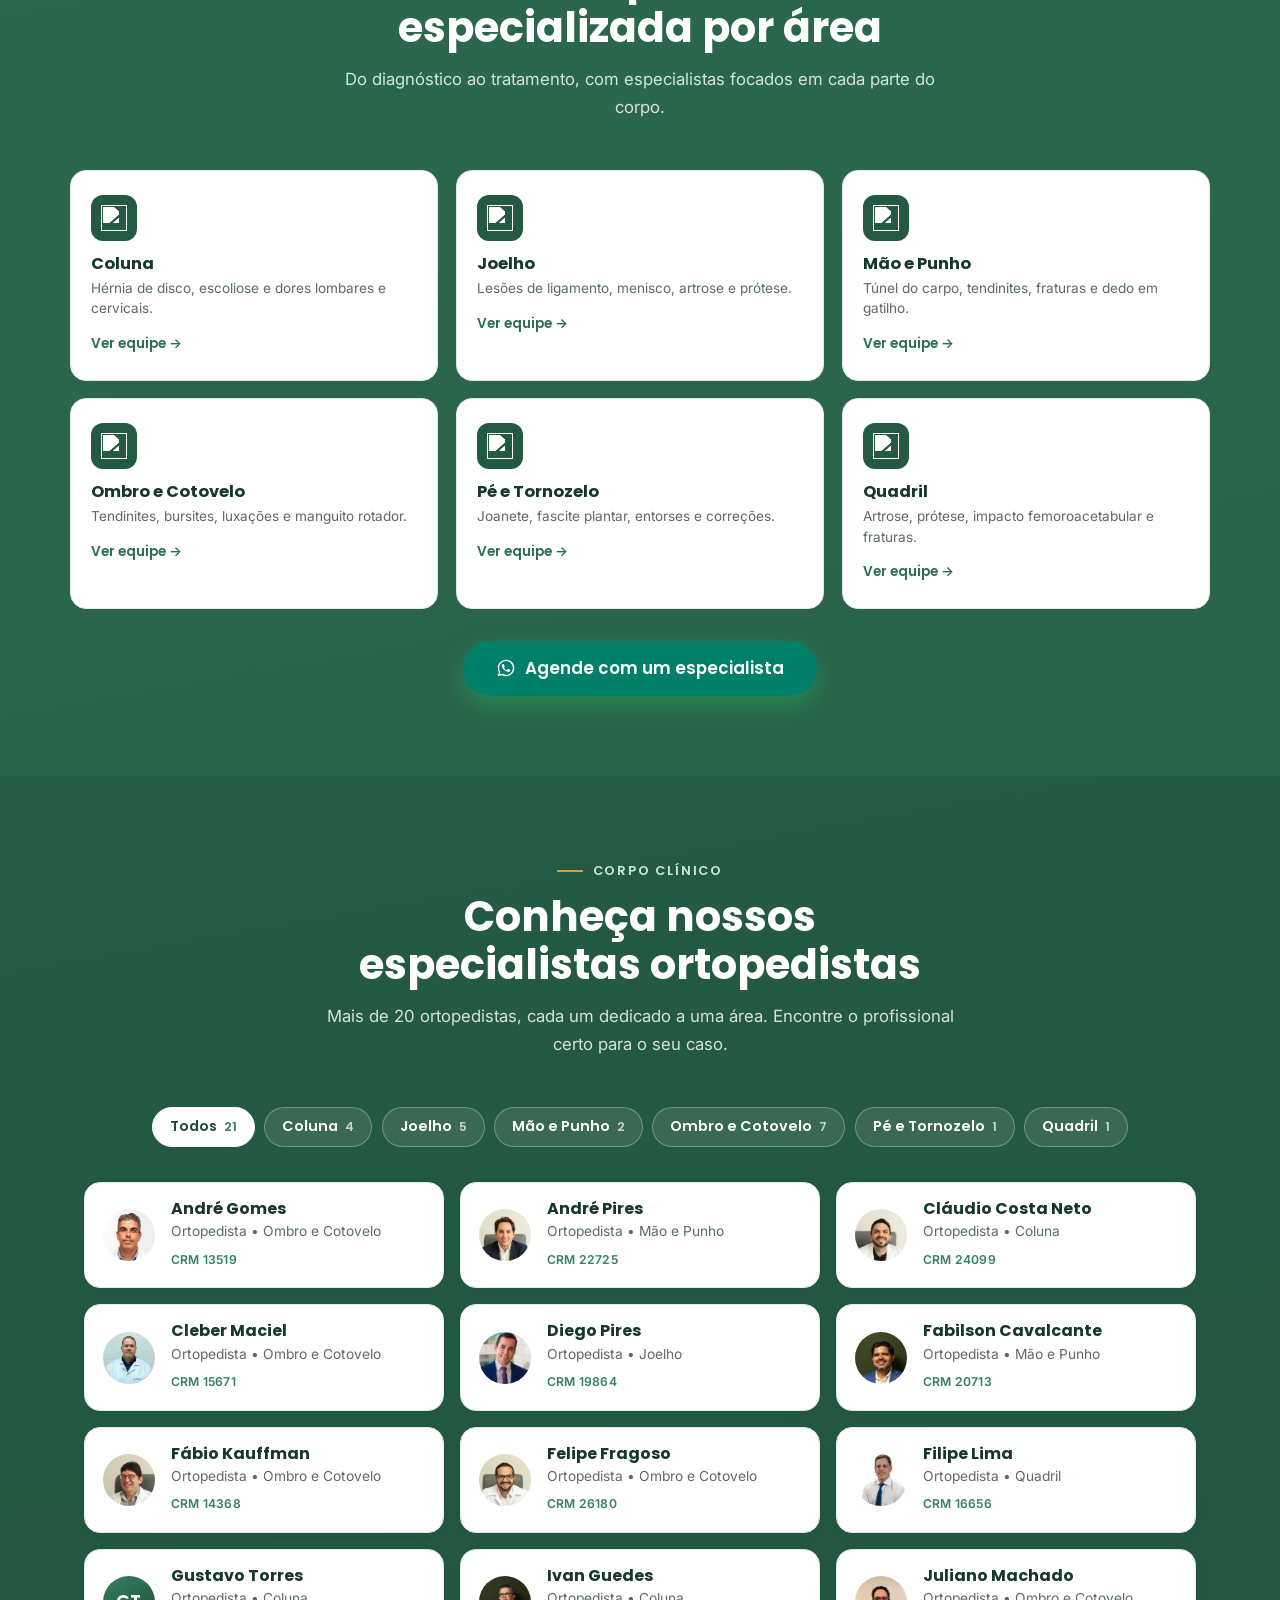
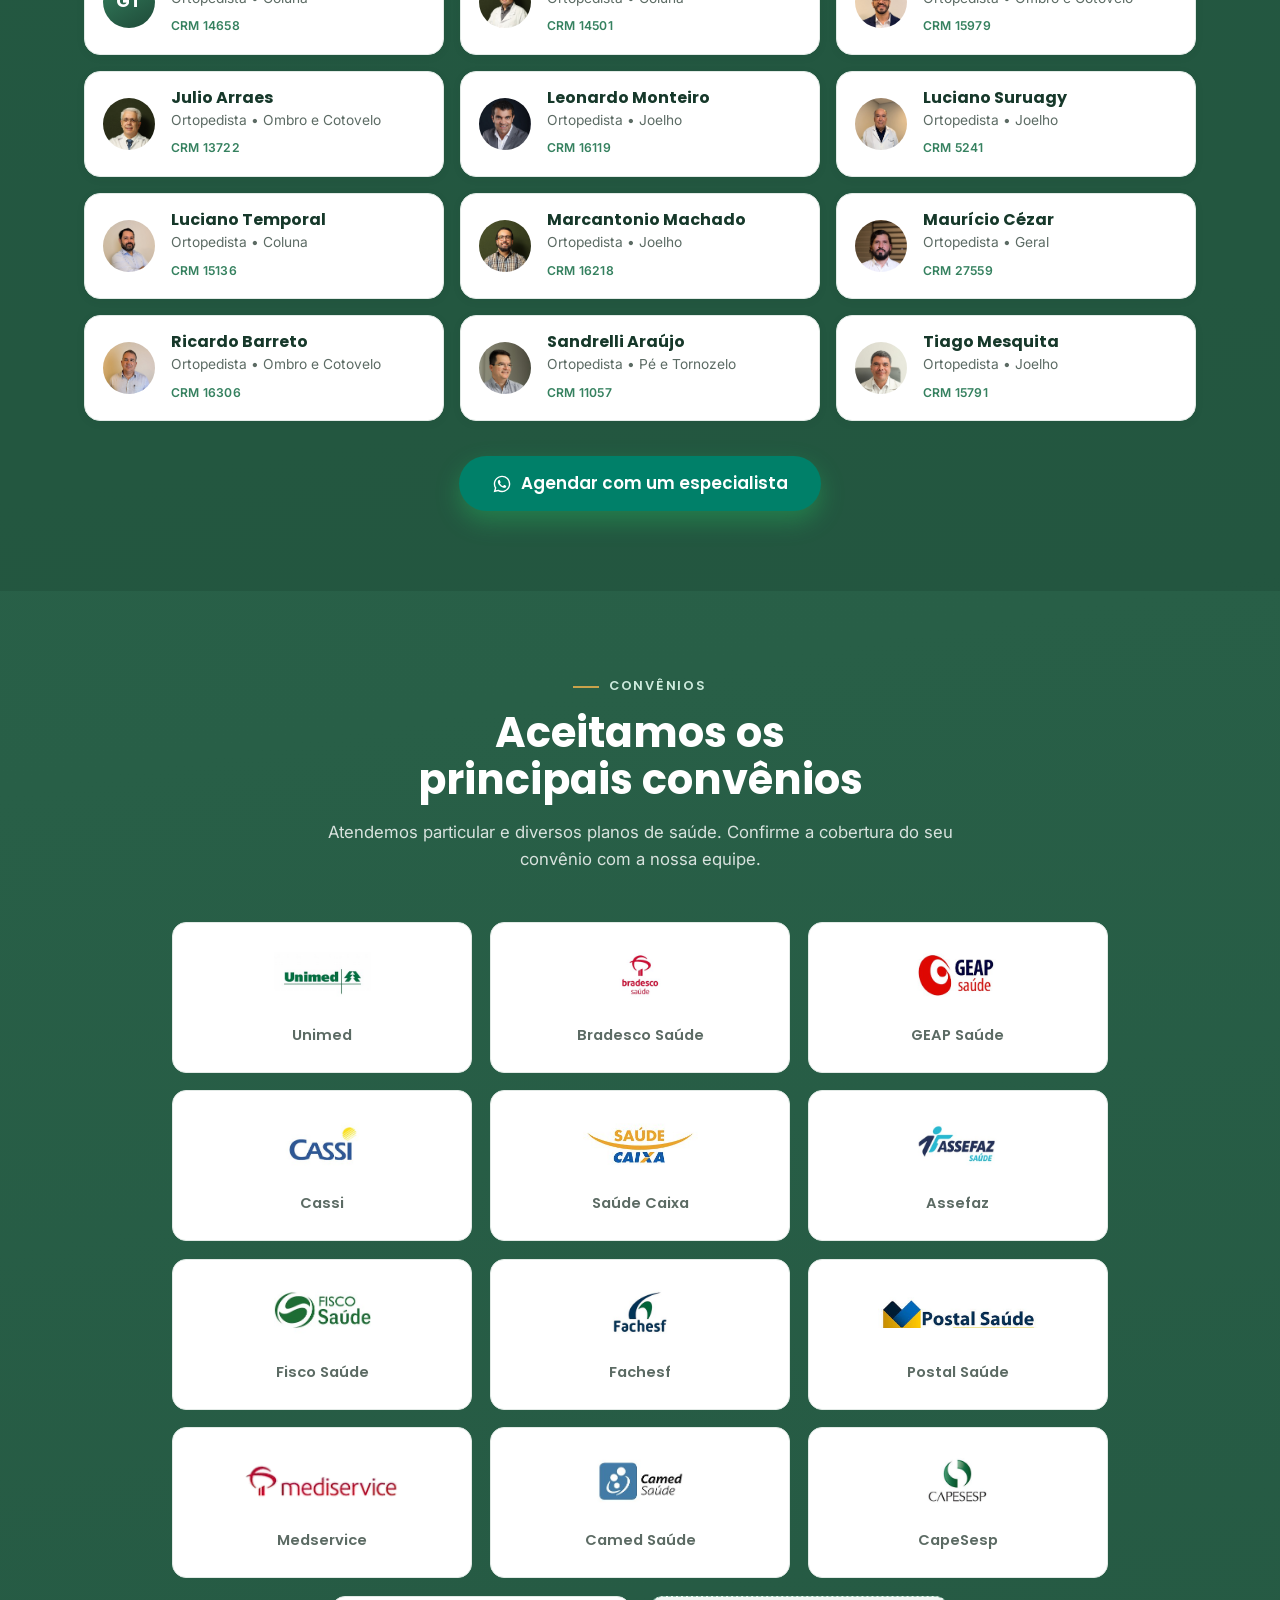
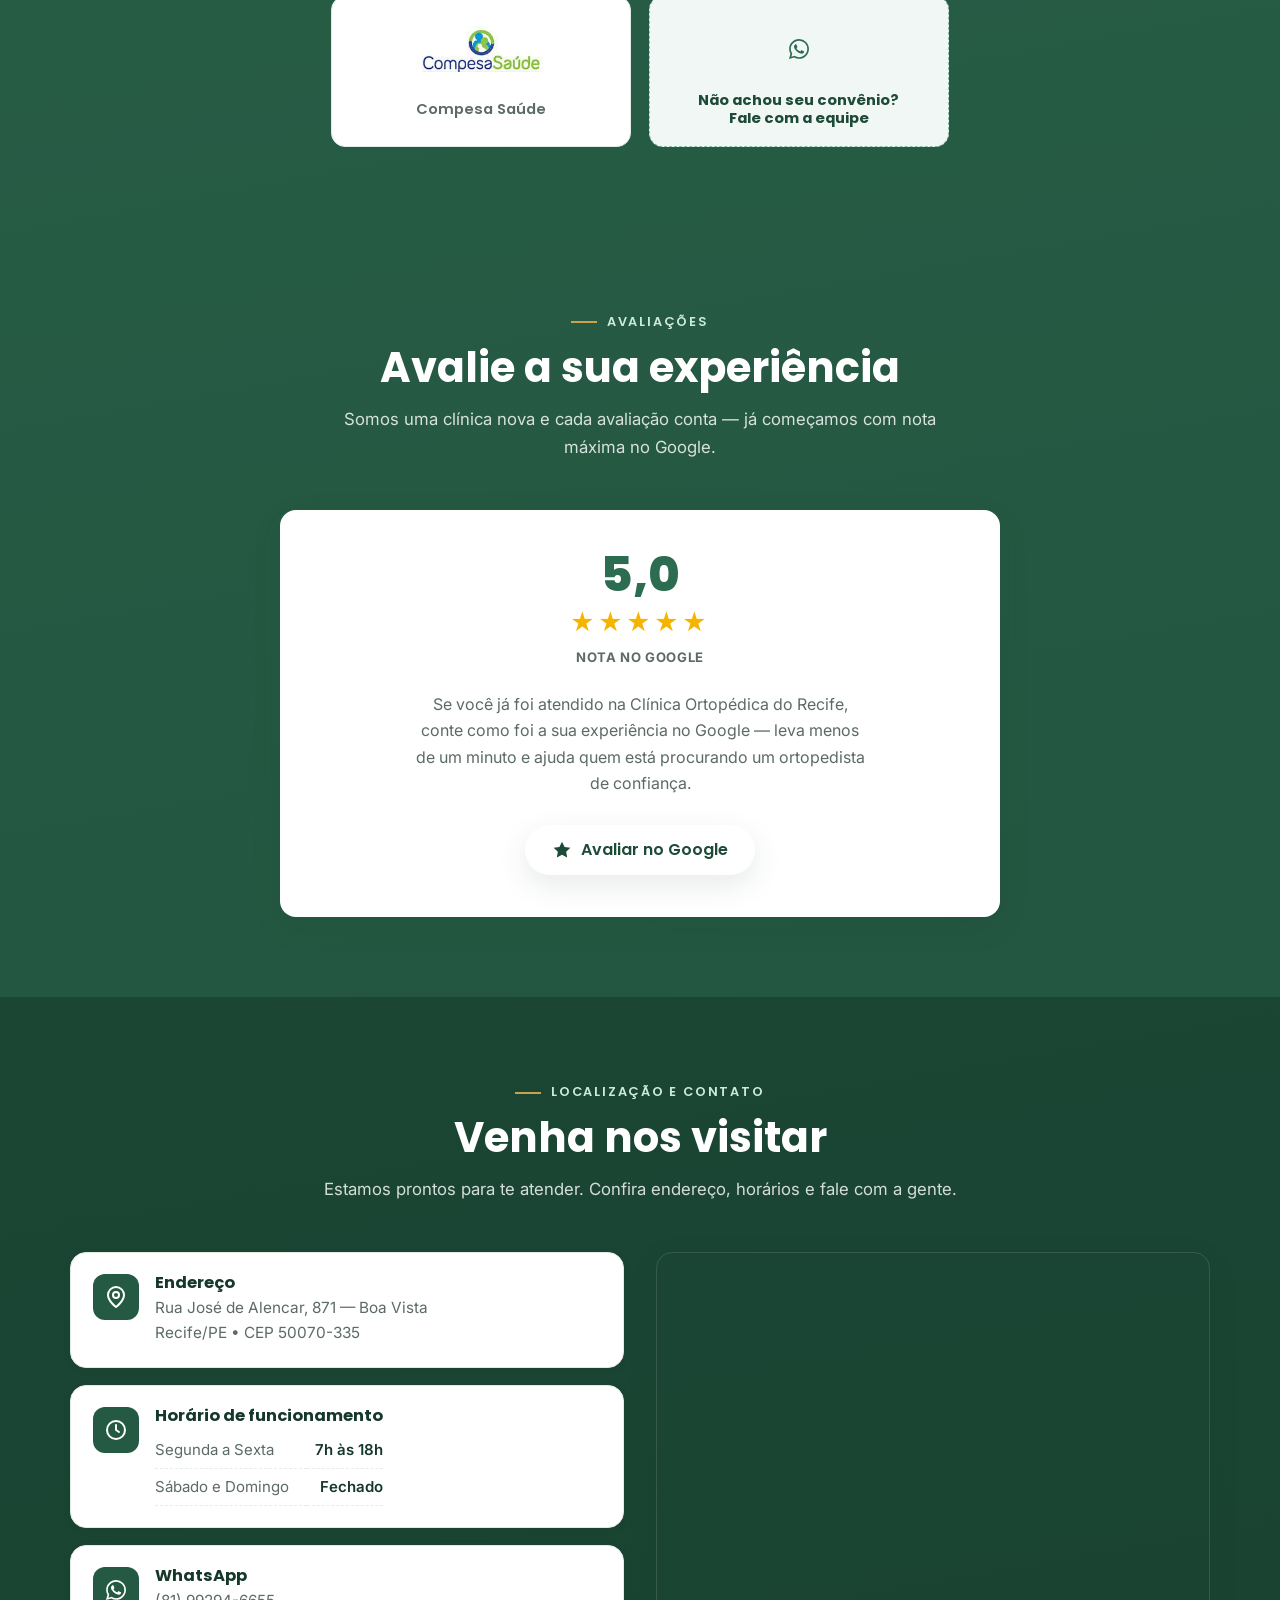
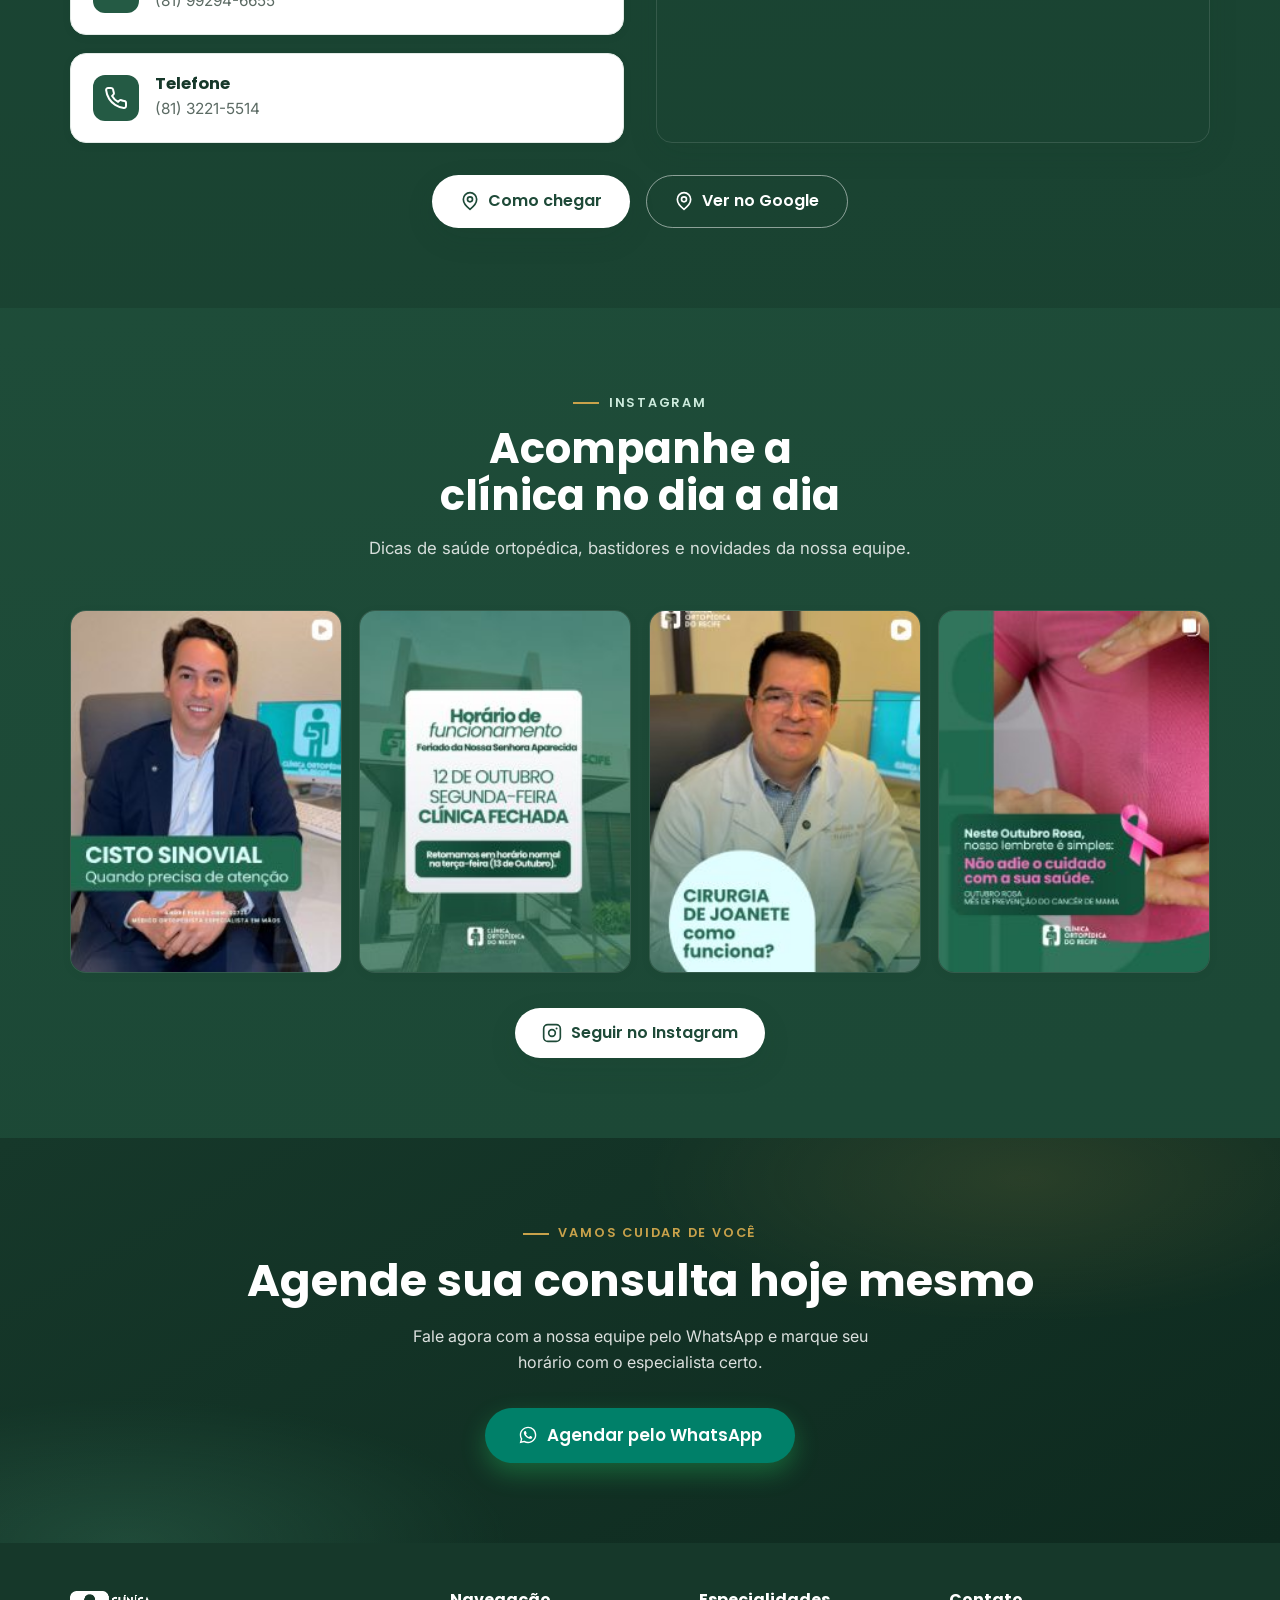
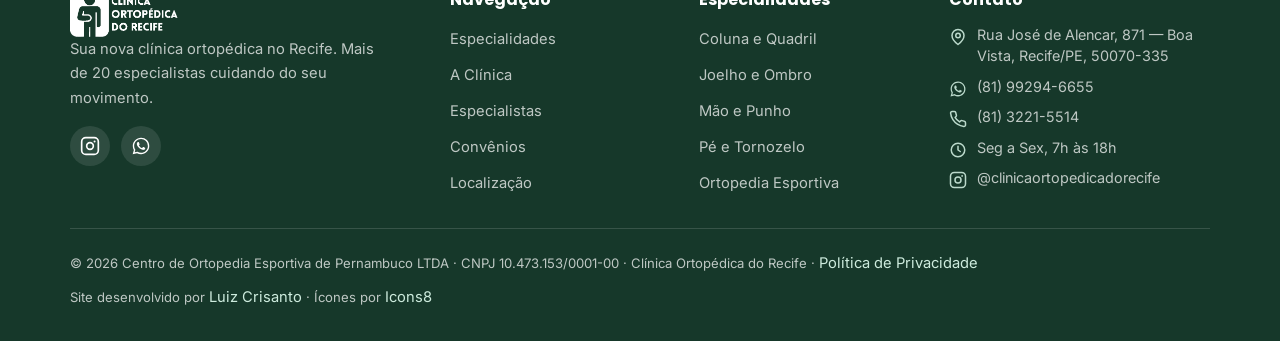
==== commit d77776d0: "atualiza fotos" ====
--- a/index.html
+++ b/index.html
@@ -472,23 +472,23 @@
           <p>Dicas de saúde ortopédica, bastidores e novidades da nossa equipe.</p>
         </div>
         <div class="ig-grid reveal">
-          <!-- 1 (mais recente) — Horário de funcionamento: feriado N. Sra. Aparecida (12/10, clínica fechada) -->
-          <a class="ig-post" href="https://www.instagram.com/p/DeKGc4mt2Vj/" target="_blank" rel="noopener noreferrer" aria-label="Ver publicação 1 de 4 no Instagram">
+          <!-- 1 (mais recente, reel) — Cisto sinovial, quando precisa de atenção (Dr. André Pires, mãos) -->
+          <a class="ig-post ig-post--reel" href="https://www.instagram.com/reel/DeMqmnUNtfI/" target="_blank" rel="noopener noreferrer" aria-label="Ver Reel 1 de 4 no Instagram">
             <img src="assets/images/instagram/post-1.jpg" alt="" loading="lazy" width="350" height="467">
             <span class="ig-post__ov" aria-hidden="true"><svg class="ico"><use href="#i-instagram"></use></svg></span>
           </a>
-          <!-- 2 (reel) — Cirurgia de joanete, como funciona? -->
-          <a class="ig-post ig-post--reel" href="https://www.instagram.com/reel/DeHK-kqtLOu/" target="_blank" rel="noopener noreferrer" aria-label="Ver Reel 2 de 4 no Instagram">
+          <!-- 2 — Horário de funcionamento: feriado N. Sra. Aparecida (12/10, clínica fechada) -->
+          <a class="ig-post" href="https://www.instagram.com/p/DeKGc4mt2Vj/" target="_blank" rel="noopener noreferrer" aria-label="Ver publicação 2 de 4 no Instagram">
             <img src="assets/images/instagram/post-2.jpg" alt="" loading="lazy" width="350" height="467">
             <span class="ig-post__ov" aria-hidden="true"><svg class="ico"><use href="#i-instagram"></use></svg></span>
           </a>
-          <!-- 3 — Outubro Rosa, mês de prevenção do câncer de mama -->
-          <a class="ig-post" href="https://www.instagram.com/p/Dd9zhbrGqyv/" target="_blank" rel="noopener noreferrer" aria-label="Ver publicação 3 de 4 no Instagram">
+          <!-- 3 (reel) — Cirurgia de joanete, como funciona? -->
+          <a class="ig-post ig-post--reel" href="https://www.instagram.com/reel/DeHK-kqtLOu/" target="_blank" rel="noopener noreferrer" aria-label="Ver Reel 3 de 4 no Instagram">
             <img src="assets/images/instagram/post-3.jpg" alt="" loading="lazy" width="350" height="467">
             <span class="ig-post__ov" aria-hidden="true"><svg class="ico"><use href="#i-instagram"></use></svg></span>
           </a>
-          <!-- 4 (mais antigo — próximo a sair) — Dia da Secretária (30/09) -->
-          <a class="ig-post" href="https://www.instagram.com/p/Dd6QPYMluiK/" target="_blank" rel="noopener noreferrer" aria-label="Ver publicação 4 de 4 no Instagram">
+          <!-- 4 (mais antigo — próximo a sair) — Outubro Rosa, mês de prevenção do câncer de mama -->
+          <a class="ig-post" href="https://www.instagram.com/p/Dd9zhbrGqyv/" target="_blank" rel="noopener noreferrer" aria-label="Ver publicação 4 de 4 no Instagram">
             <img src="assets/images/instagram/post-4.jpg" alt="" loading="lazy" width="350" height="467">
             <span class="ig-post__ov" aria-hidden="true"><svg class="ico"><use href="#i-instagram"></use></svg></span>
           </a>
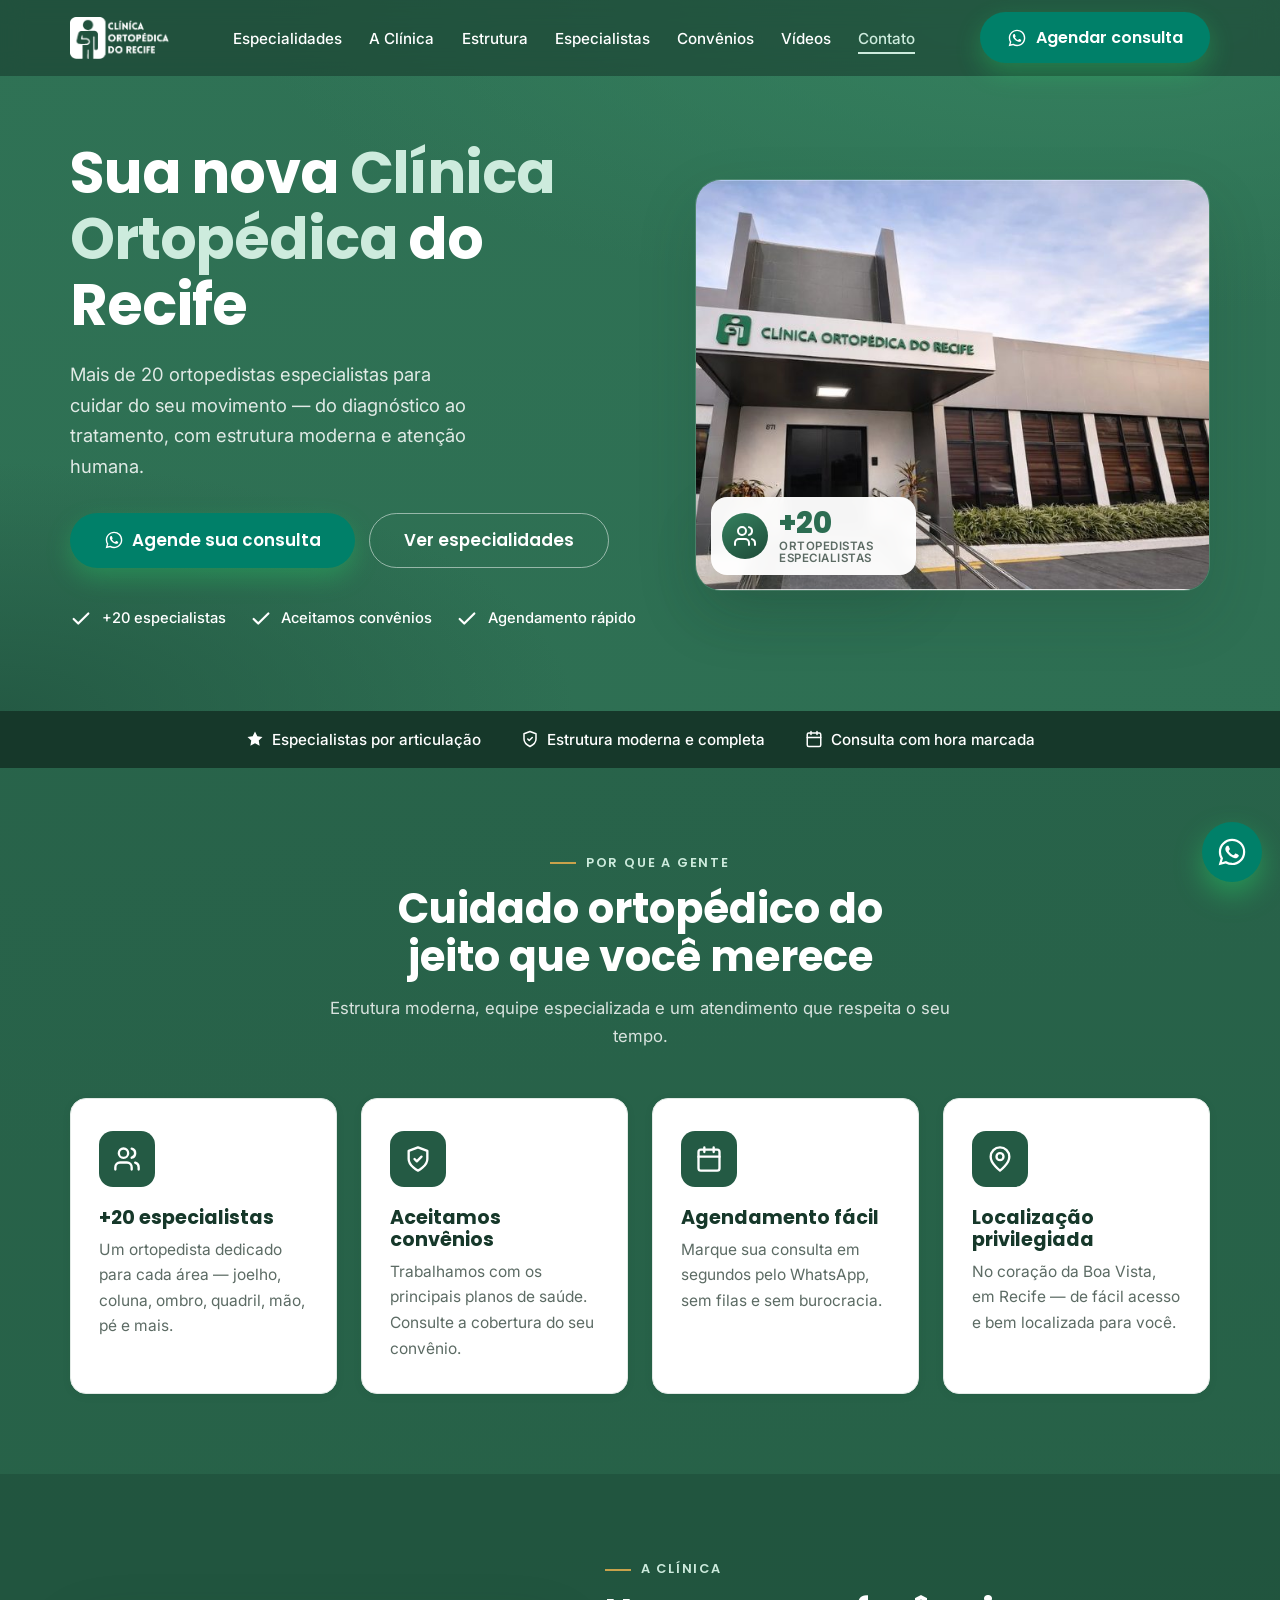
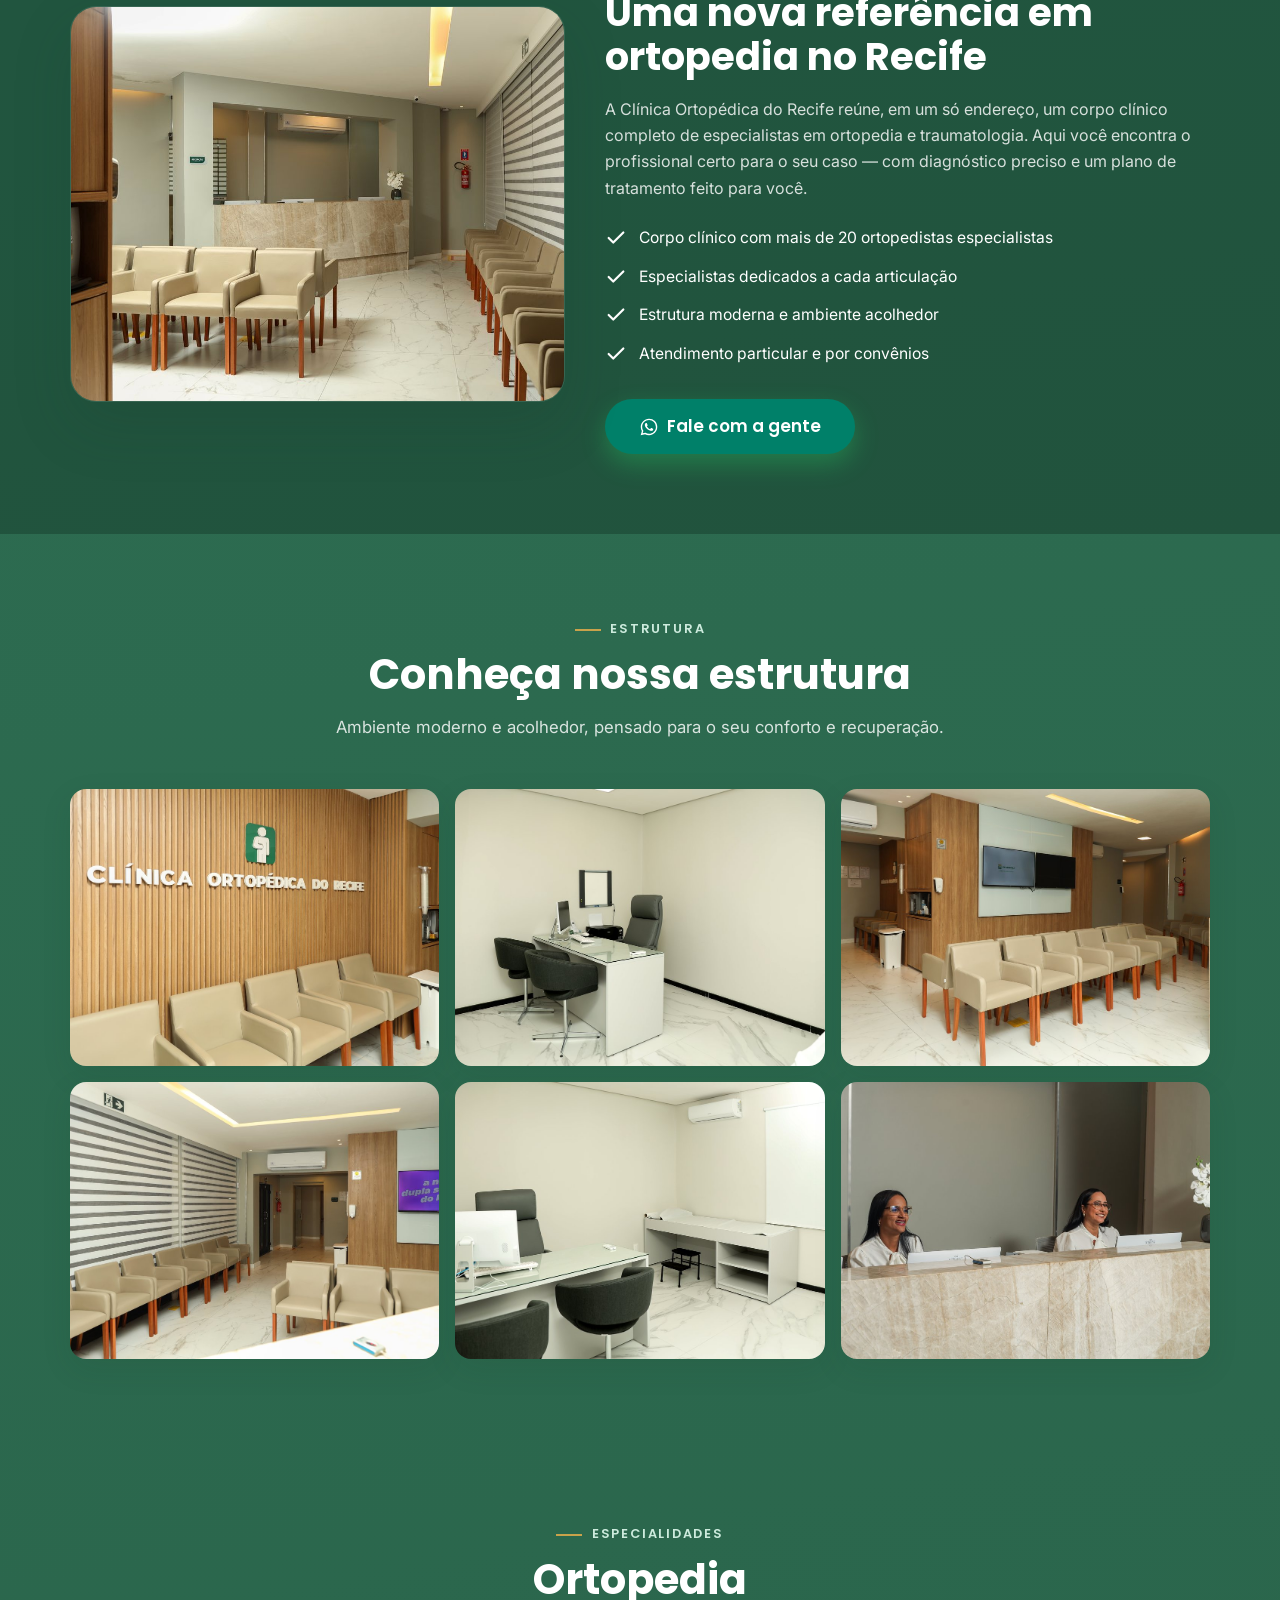
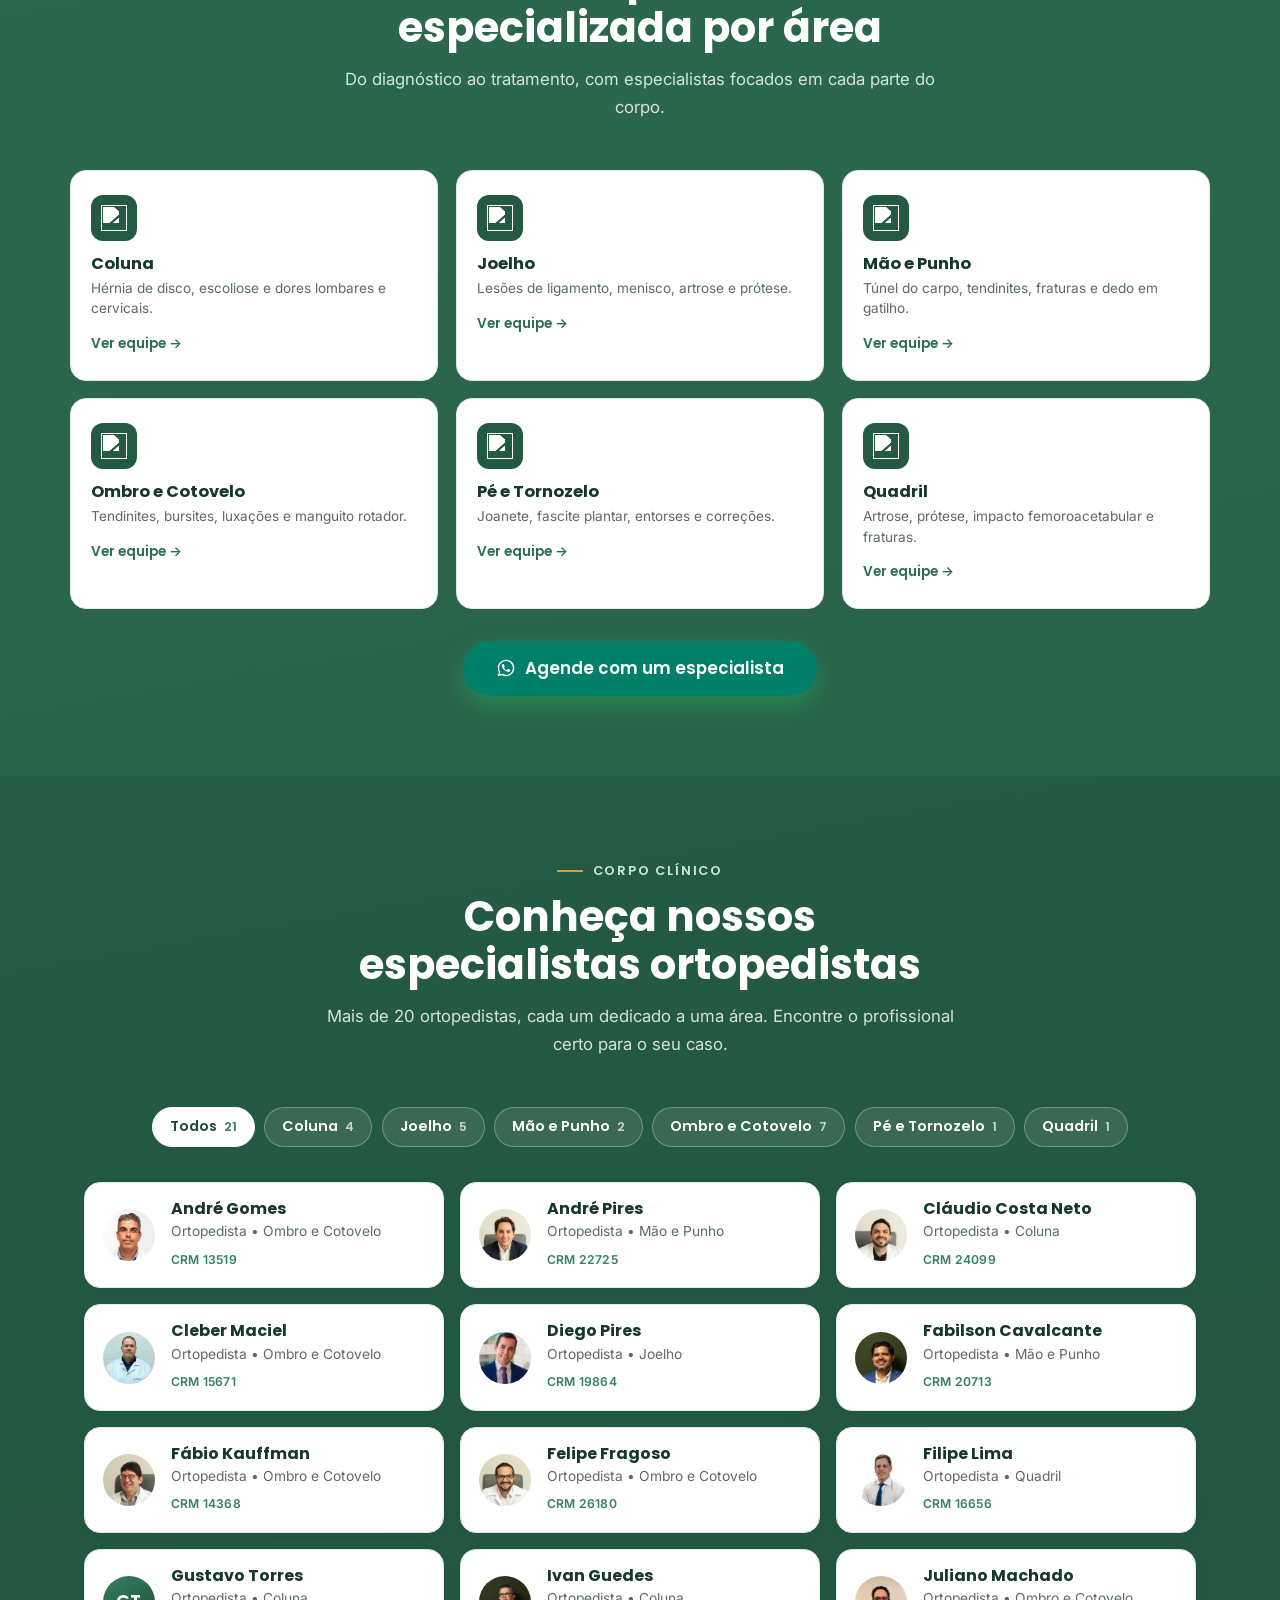
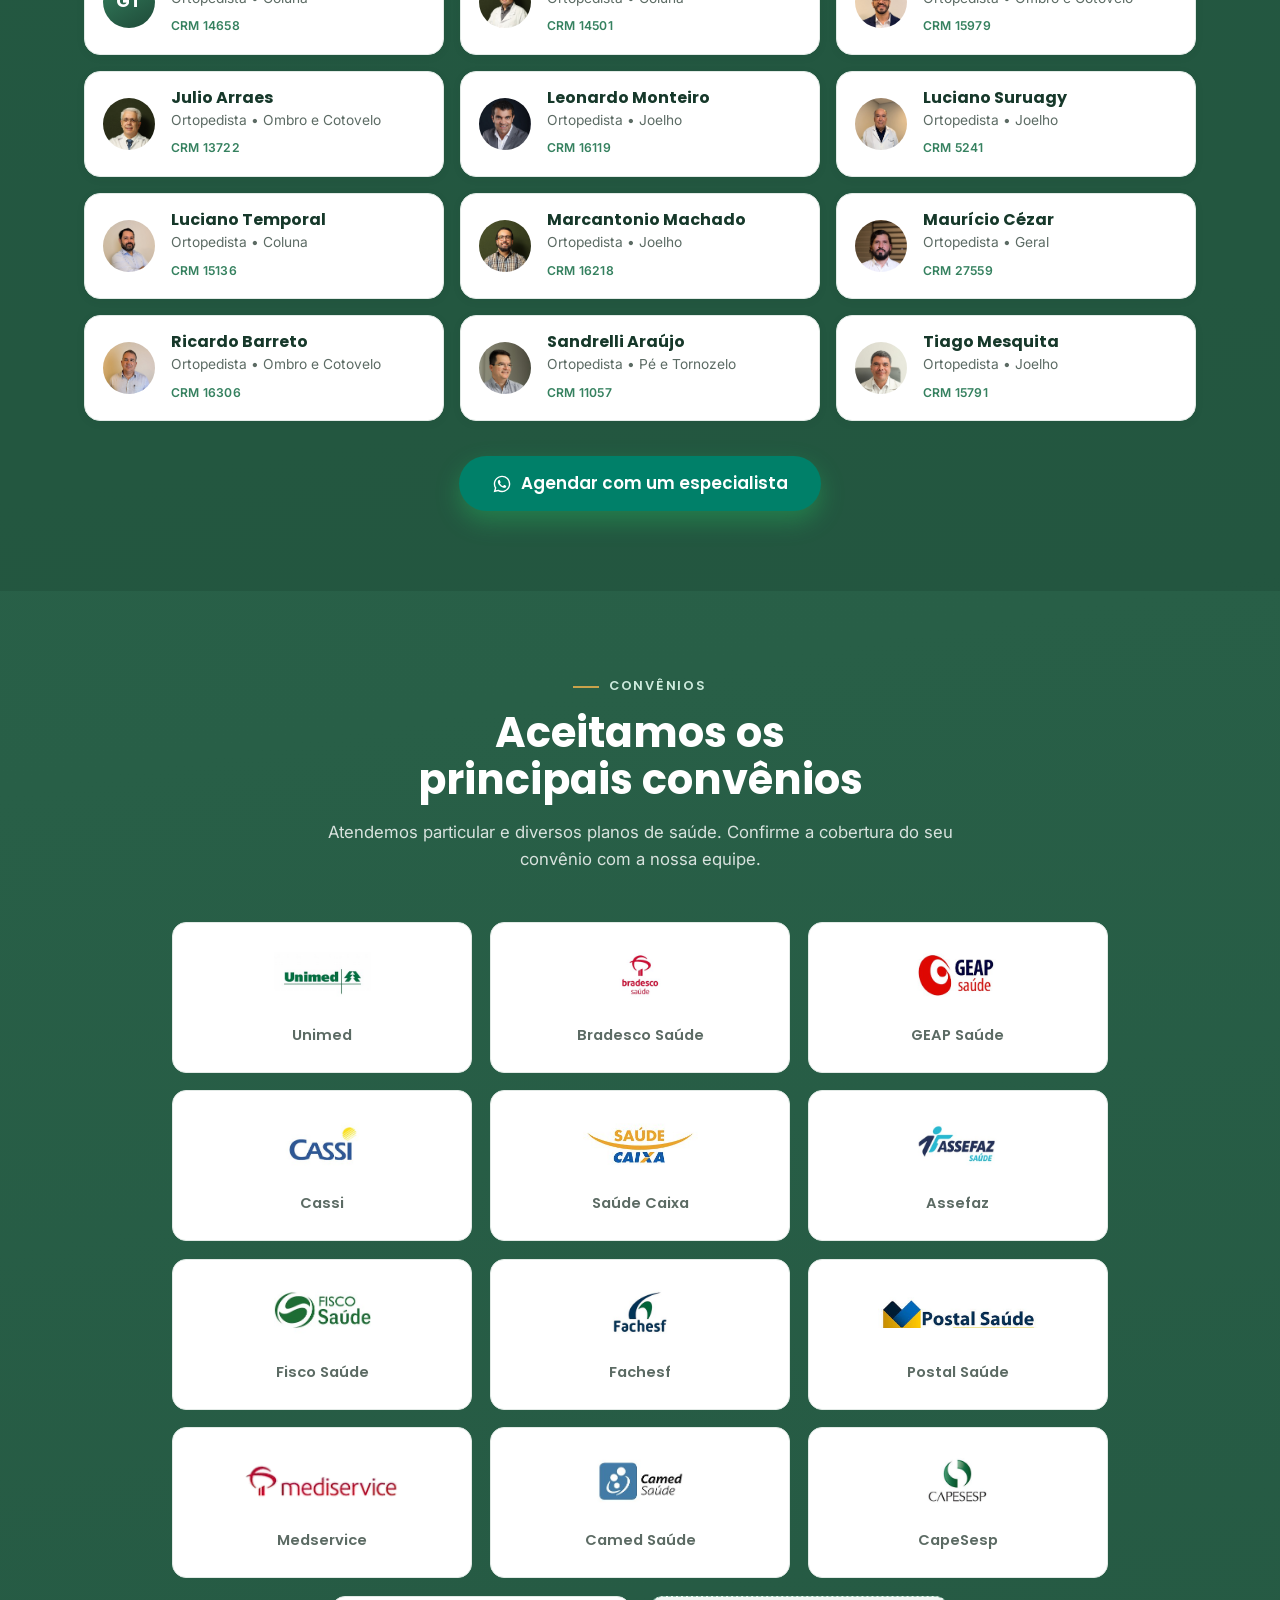
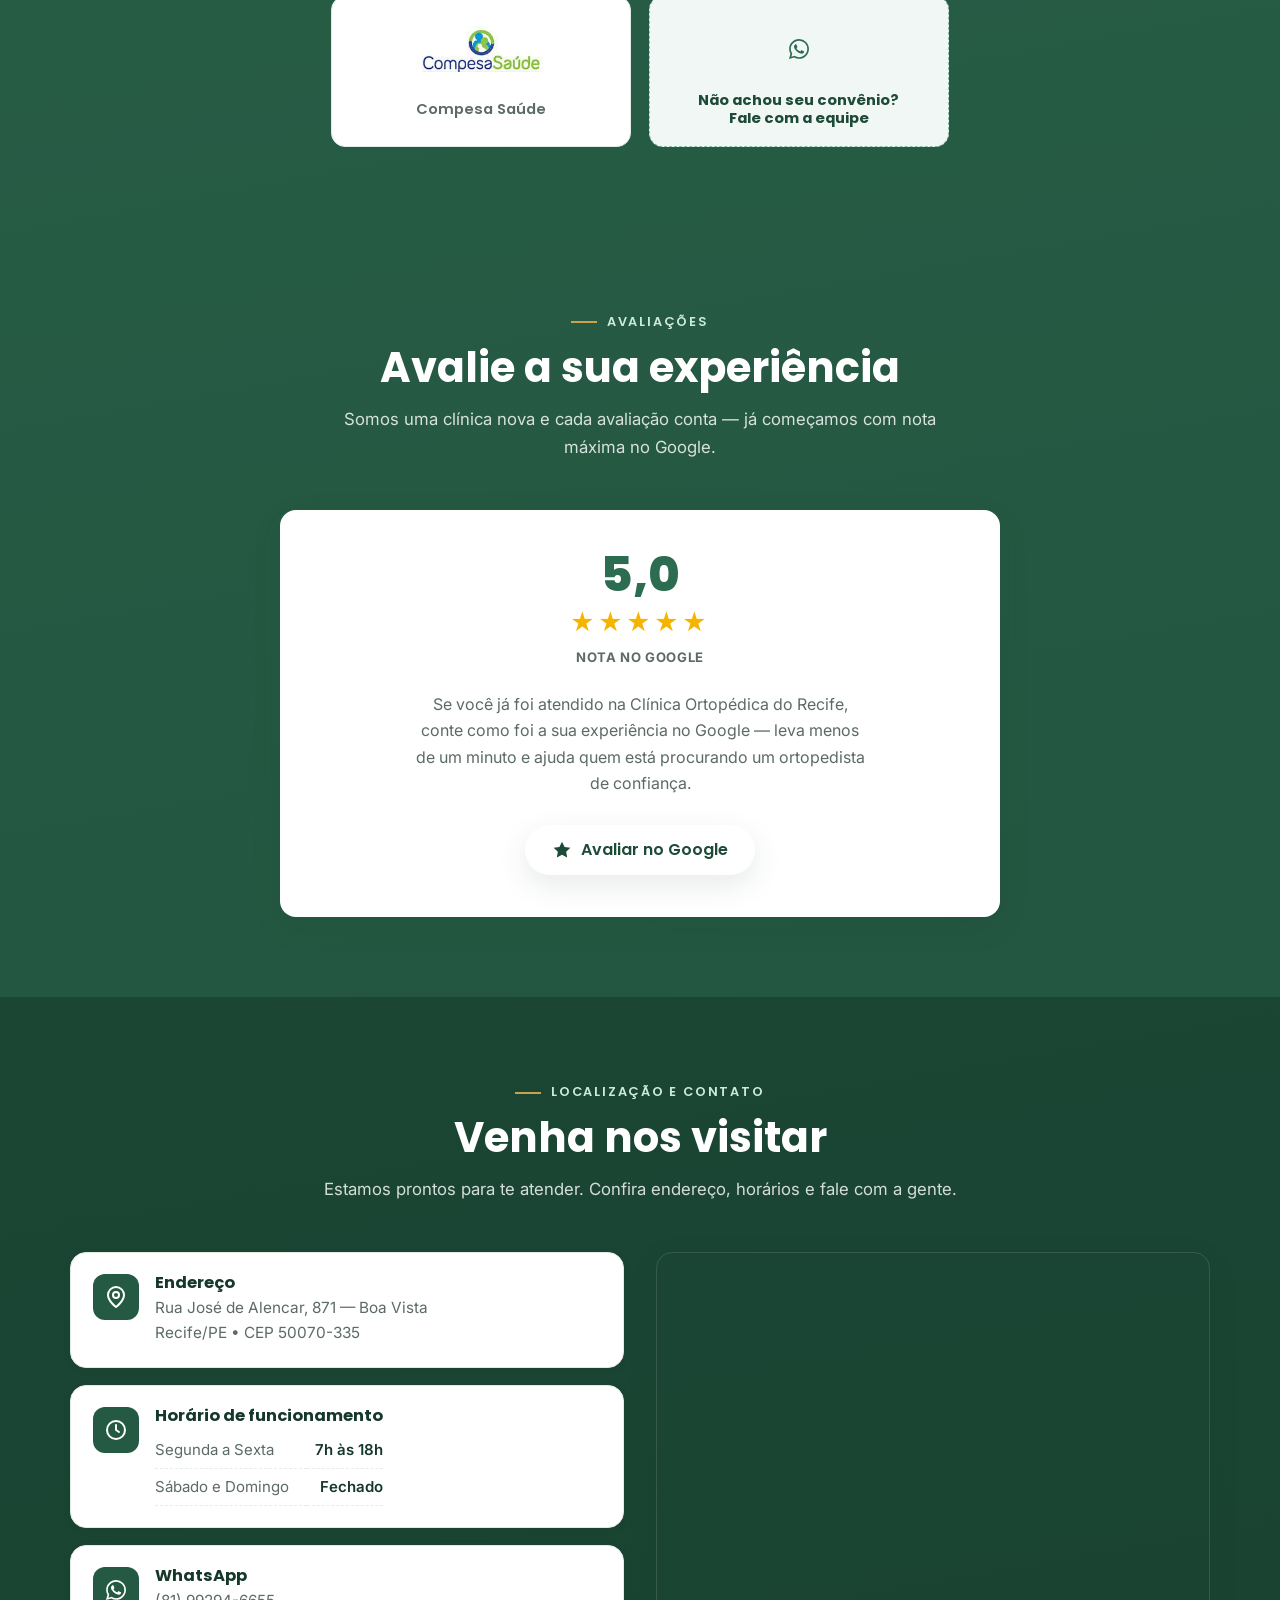
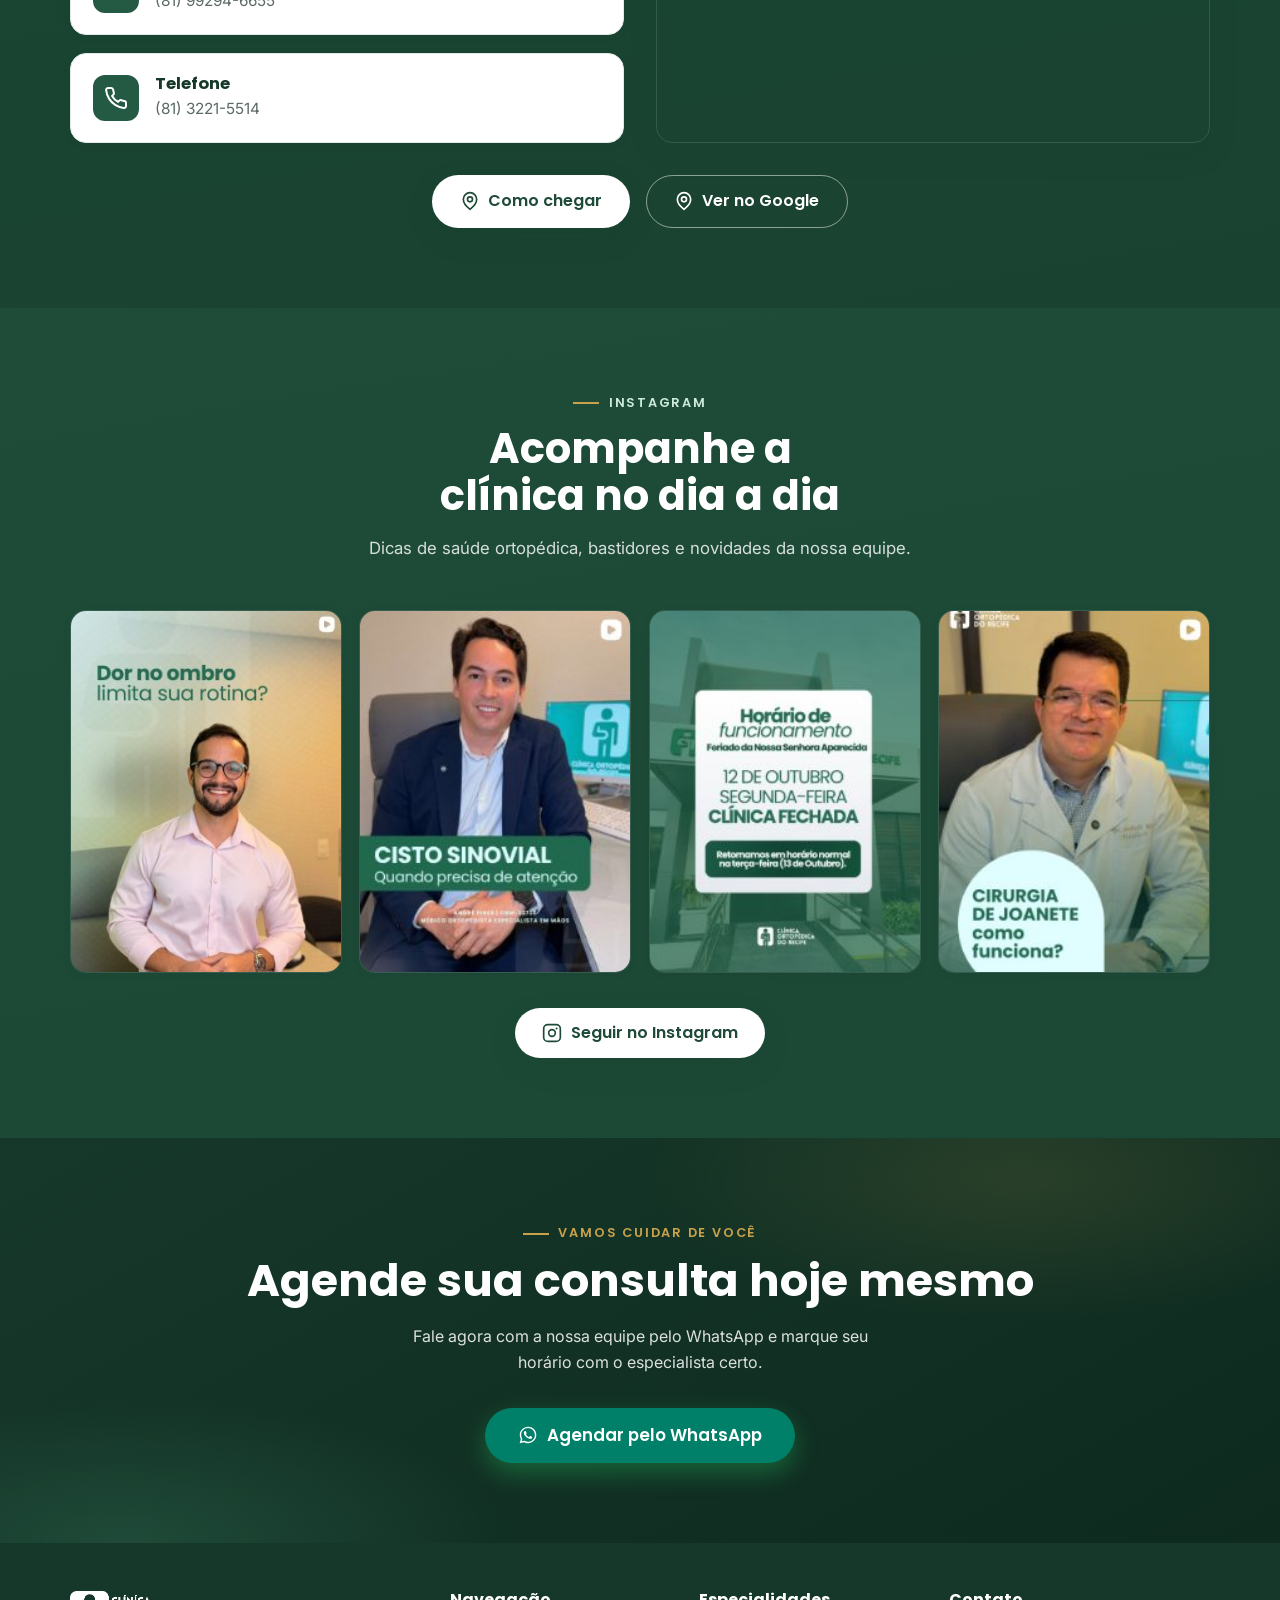
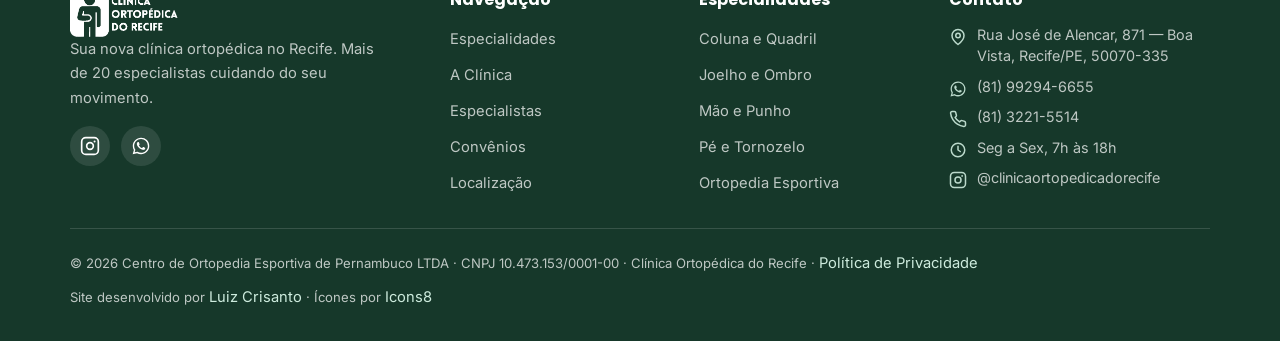
==== commit 5587d119: "Galeria Instagram: adiciona reel Dor no ombro, remove post Outubro Rosa" ====
--- a/index.html
+++ b/index.html
@@ -472,23 +472,23 @@
           <p>Dicas de saúde ortopédica, bastidores e novidades da nossa equipe.</p>
         </div>
         <div class="ig-grid reveal">
-          <!-- 1 (mais recente, reel) — Cisto sinovial, quando precisa de atenção (Dr. André Pires, mãos) -->
-          <a class="ig-post ig-post--reel" href="https://www.instagram.com/reel/DeMqmnUNtfI/" target="_blank" rel="noopener noreferrer" aria-label="Ver Reel 1 de 4 no Instagram">
+          <!-- 1 (mais recente, reel) — Dor no ombro limita sua rotina? -->
+          <a class="ig-post ig-post--reel" href="https://www.instagram.com/reel/DeRyAfexOZI/" target="_blank" rel="noopener noreferrer" aria-label="Ver Reel 1 de 4 no Instagram">
             <img src="assets/images/instagram/post-1.jpg" alt="" loading="lazy" width="350" height="467">
             <span class="ig-post__ov" aria-hidden="true"><svg class="ico"><use href="#i-instagram"></use></svg></span>
           </a>
-          <!-- 2 — Horário de funcionamento: feriado N. Sra. Aparecida (12/10, clínica fechada) -->
-          <a class="ig-post" href="https://www.instagram.com/p/DeKGc4mt2Vj/" target="_blank" rel="noopener noreferrer" aria-label="Ver publicação 2 de 4 no Instagram">
+          <!-- 2 (reel) — Cisto sinovial, quando precisa de atenção (Dr. André Pires, mãos) -->
+          <a class="ig-post ig-post--reel" href="https://www.instagram.com/reel/DeMqmnUNtfI/" target="_blank" rel="noopener noreferrer" aria-label="Ver Reel 2 de 4 no Instagram">
             <img src="assets/images/instagram/post-2.jpg" alt="" loading="lazy" width="350" height="467">
             <span class="ig-post__ov" aria-hidden="true"><svg class="ico"><use href="#i-instagram"></use></svg></span>
           </a>
-          <!-- 3 (reel) — Cirurgia de joanete, como funciona? -->
-          <a class="ig-post ig-post--reel" href="https://www.instagram.com/reel/DeHK-kqtLOu/" target="_blank" rel="noopener noreferrer" aria-label="Ver Reel 3 de 4 no Instagram">
+          <!-- 3 — Horário de funcionamento: feriado N. Sra. Aparecida (12/10, clínica fechada) -->
+          <a class="ig-post" href="https://www.instagram.com/p/DeKGc4mt2Vj/" target="_blank" rel="noopener noreferrer" aria-label="Ver publicação 3 de 4 no Instagram">
             <img src="assets/images/instagram/post-3.jpg" alt="" loading="lazy" width="350" height="467">
             <span class="ig-post__ov" aria-hidden="true"><svg class="ico"><use href="#i-instagram"></use></svg></span>
           </a>
-          <!-- 4 (mais antigo — próximo a sair) — Outubro Rosa, mês de prevenção do câncer de mama -->
-          <a class="ig-post" href="https://www.instagram.com/p/Dd9zhbrGqyv/" target="_blank" rel="noopener noreferrer" aria-label="Ver publicação 4 de 4 no Instagram">
+          <!-- 4 (reel, mais antigo — próximo a sair) — Cirurgia de joanete, como funciona? -->
+          <a class="ig-post ig-post--reel" href="https://www.instagram.com/reel/DeHK-kqtLOu/" target="_blank" rel="noopener noreferrer" aria-label="Ver Reel 4 de 4 no Instagram">
             <img src="assets/images/instagram/post-4.jpg" alt="" loading="lazy" width="350" height="467">
             <span class="ig-post__ov" aria-hidden="true"><svg class="ico"><use href="#i-instagram"></use></svg></span>
           </a>
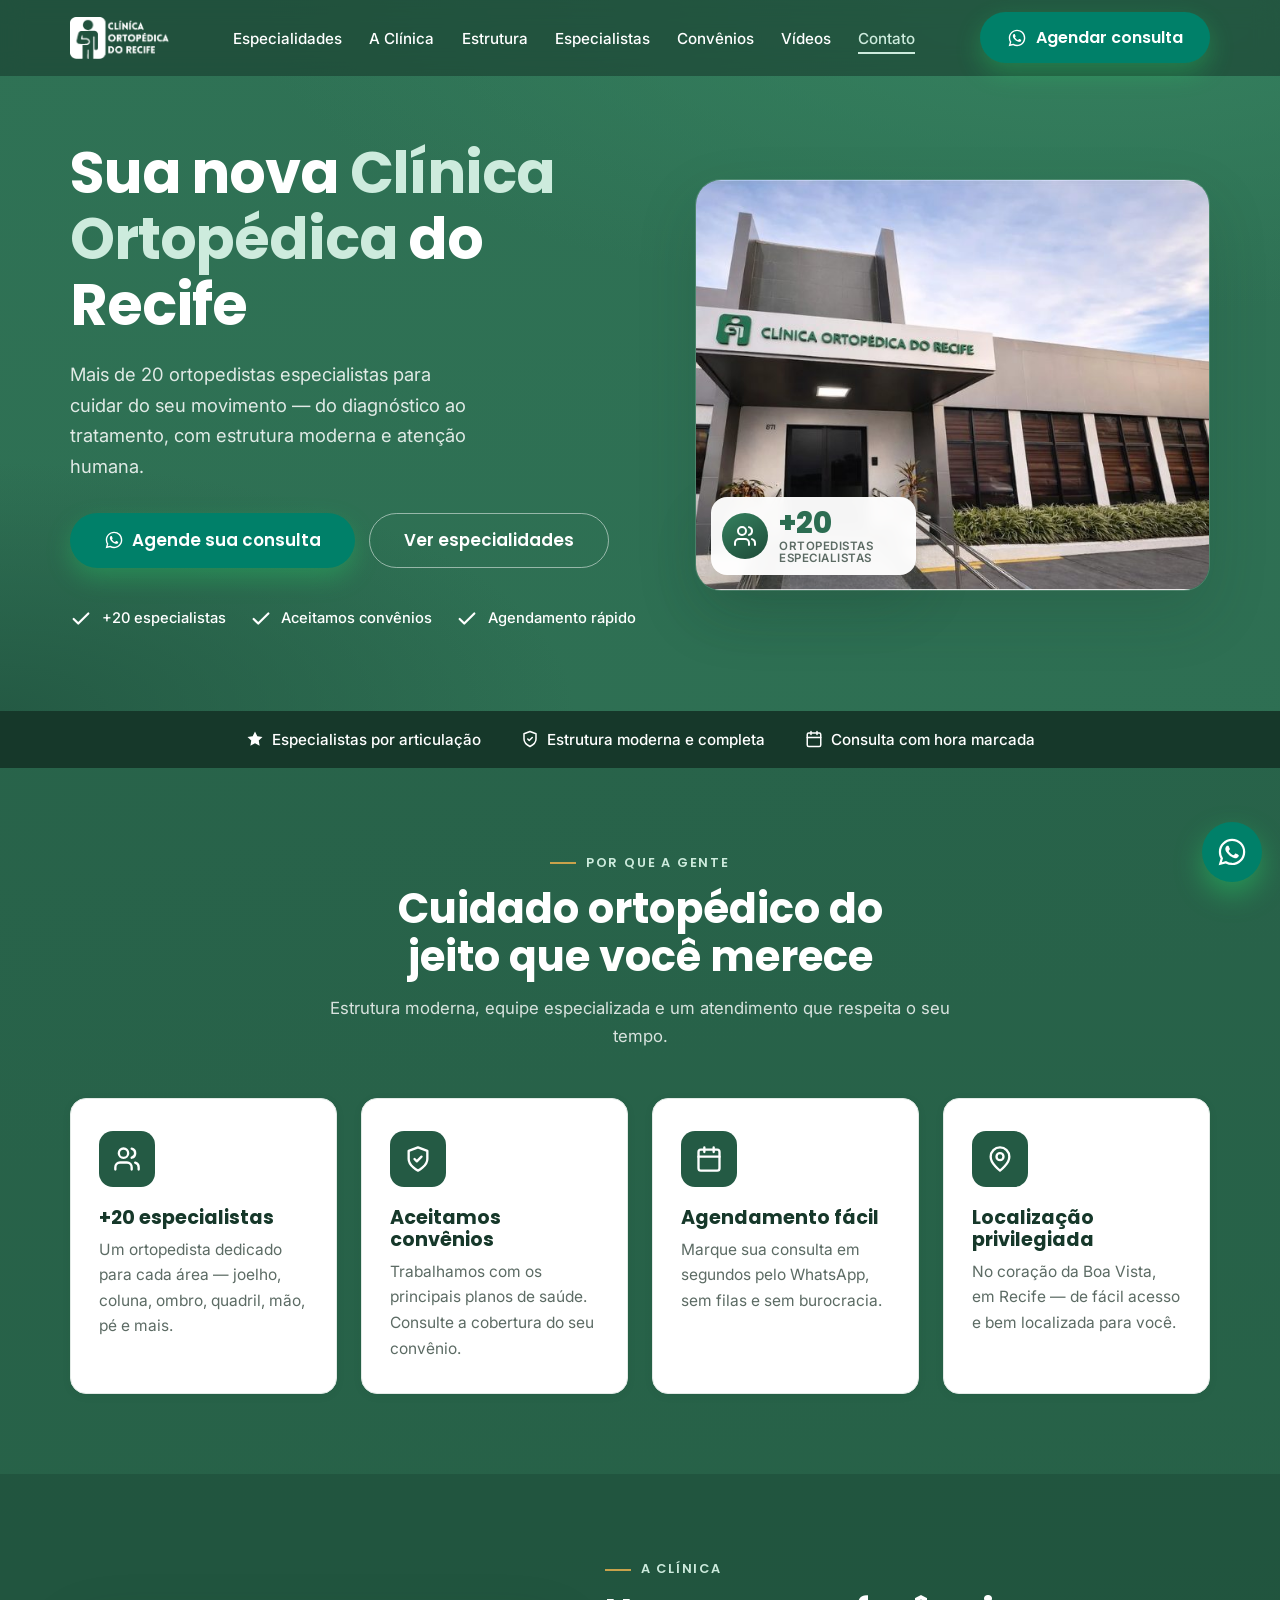
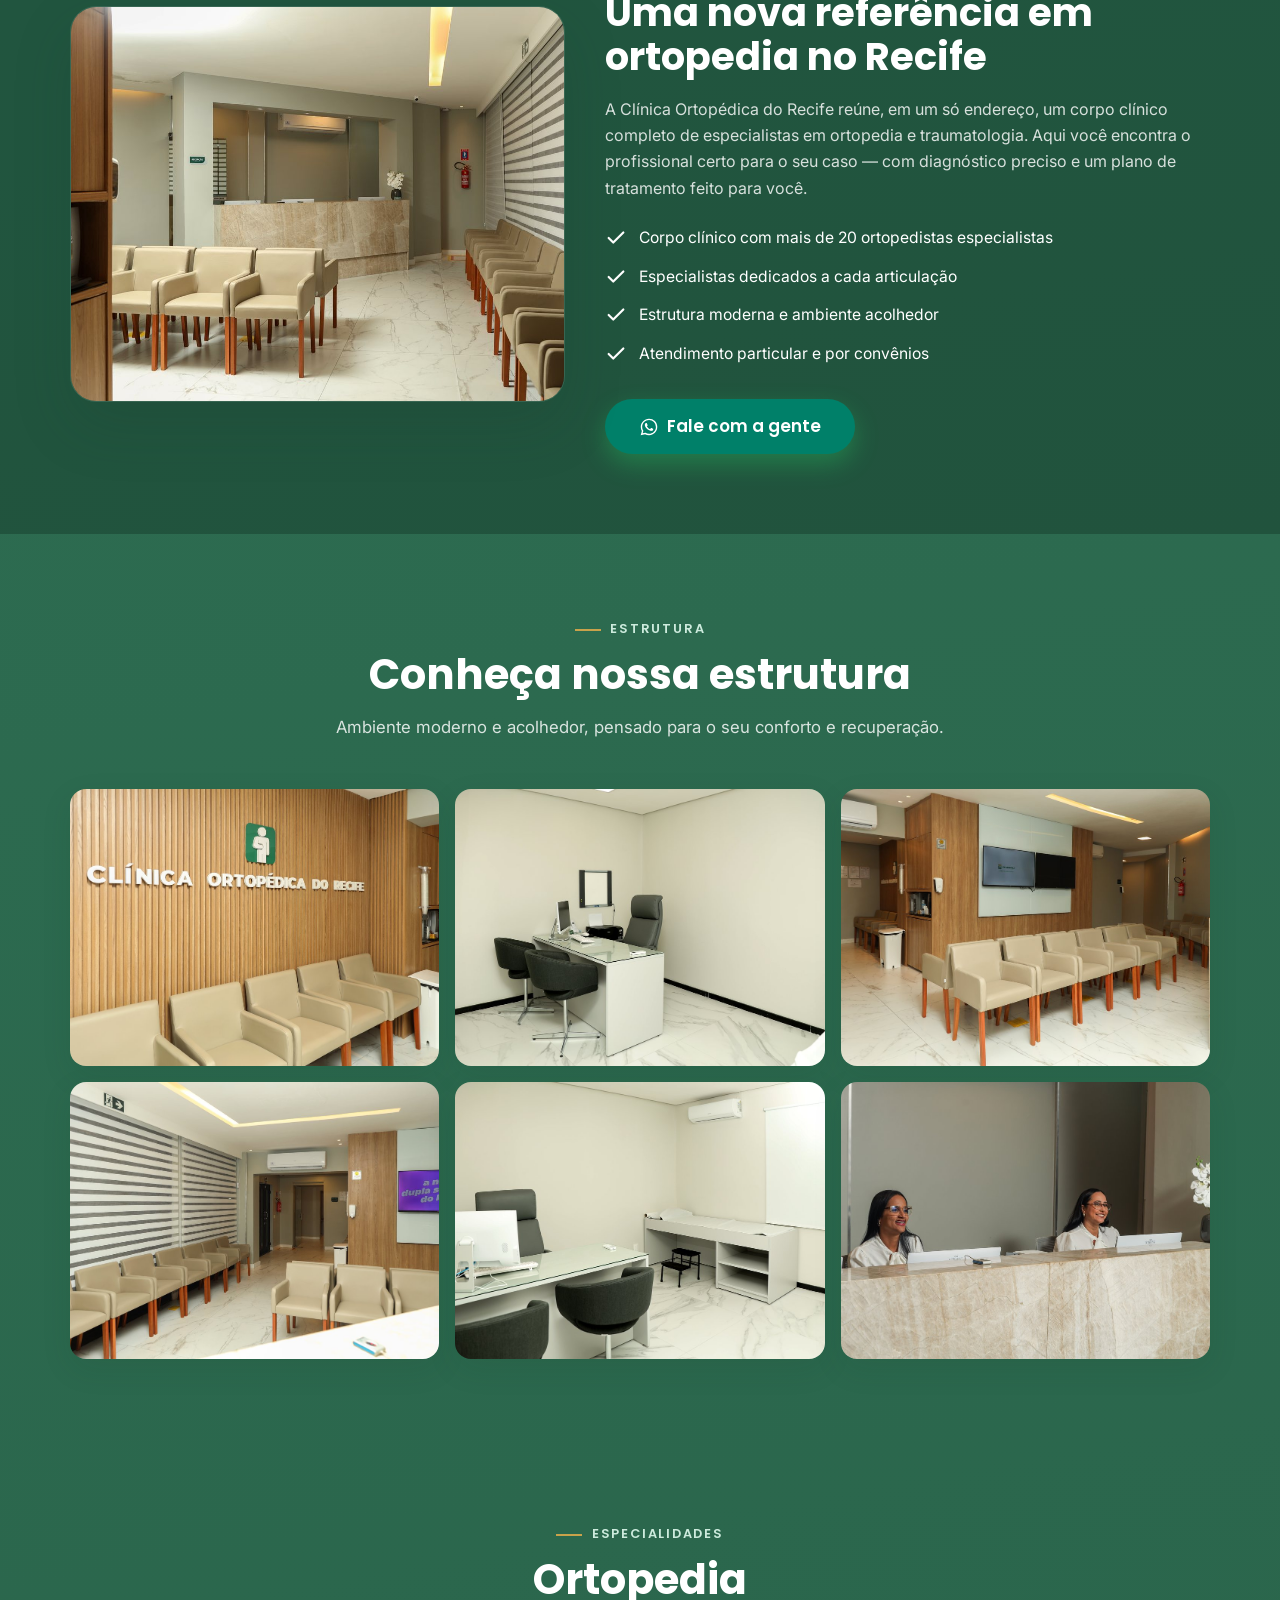
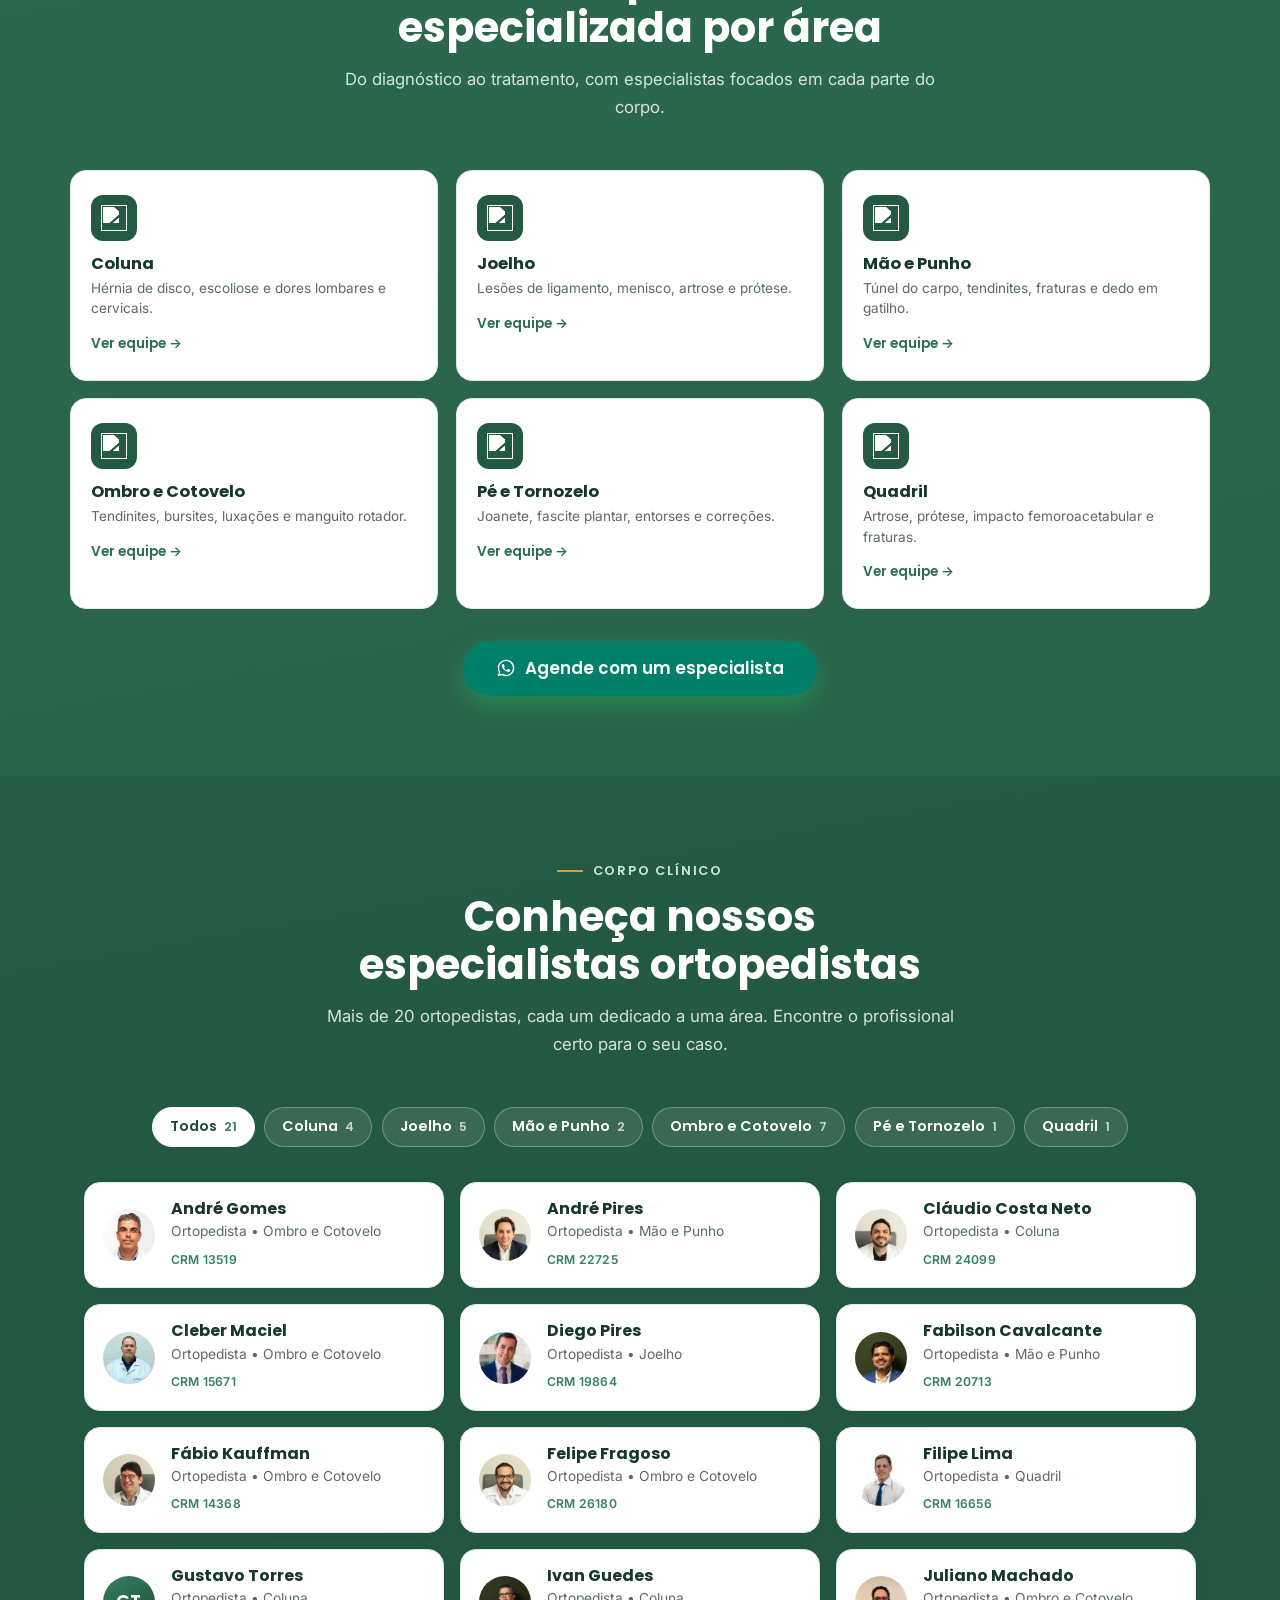
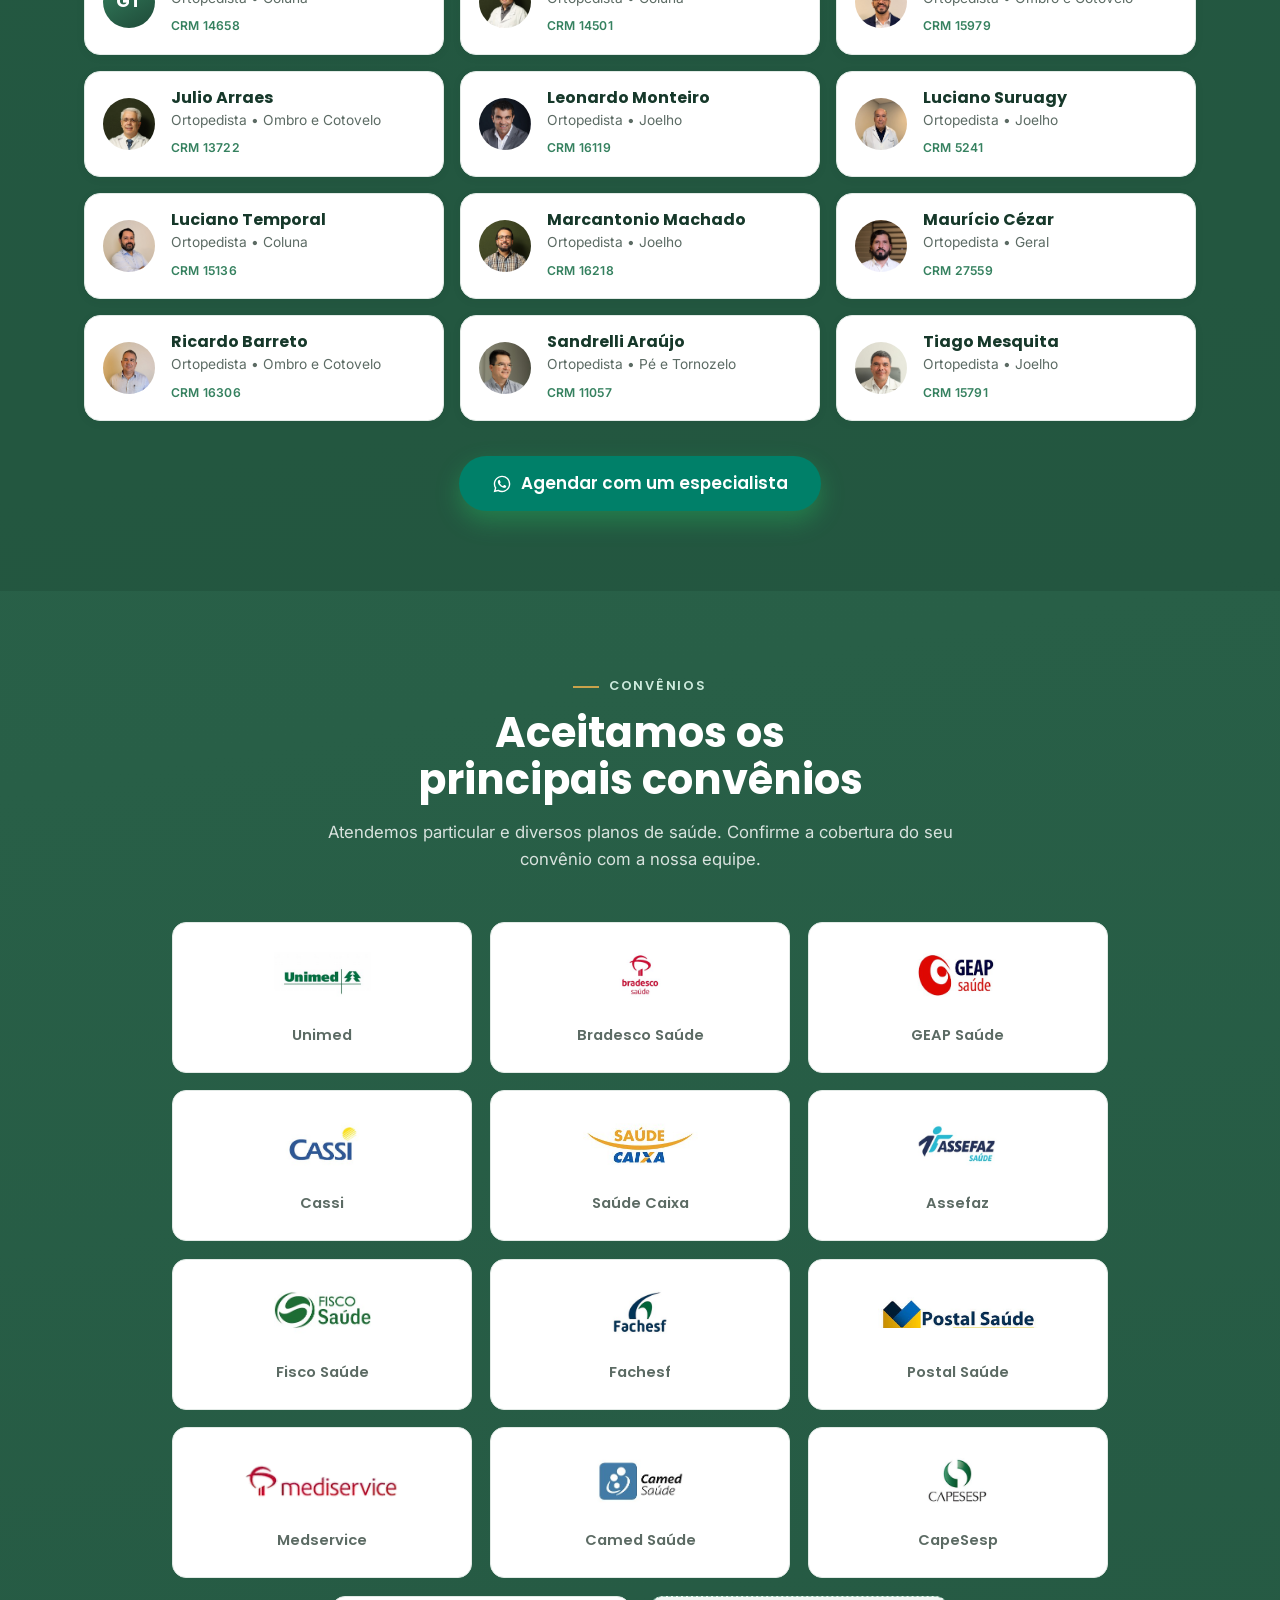
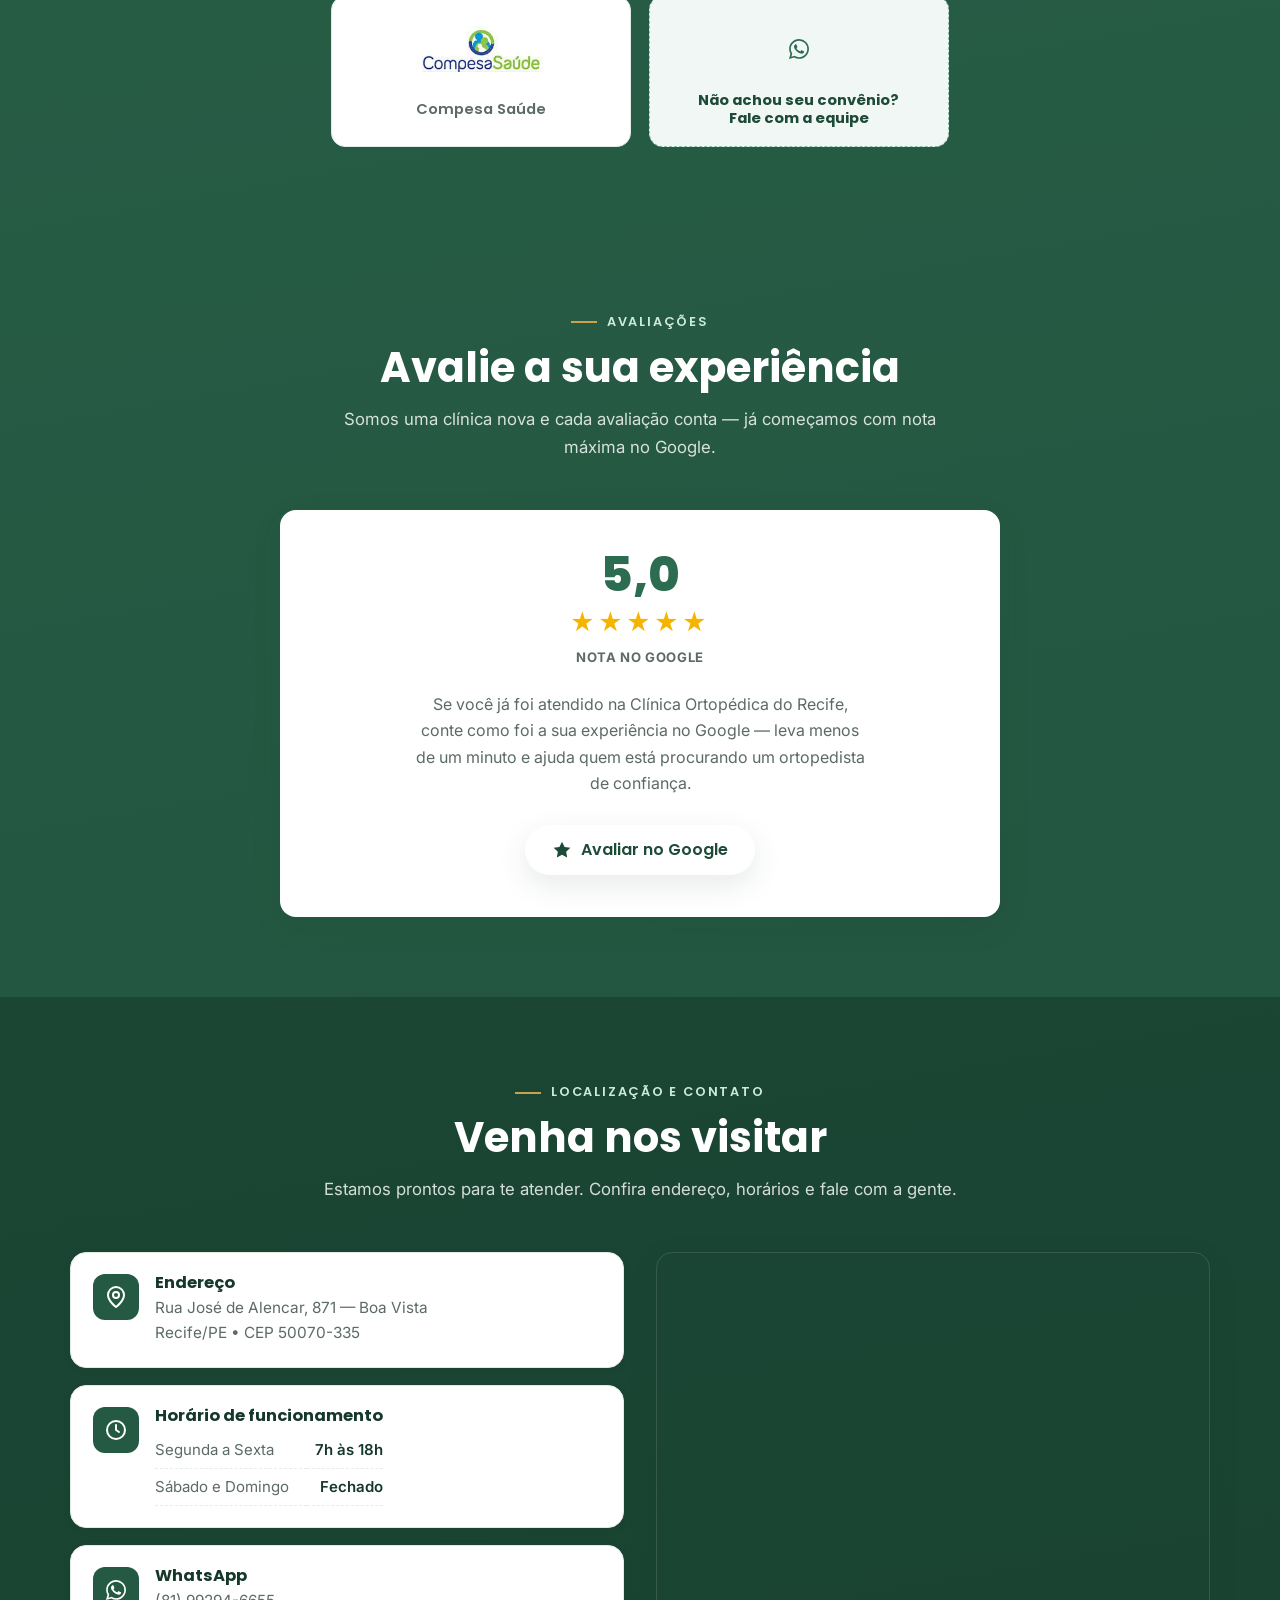
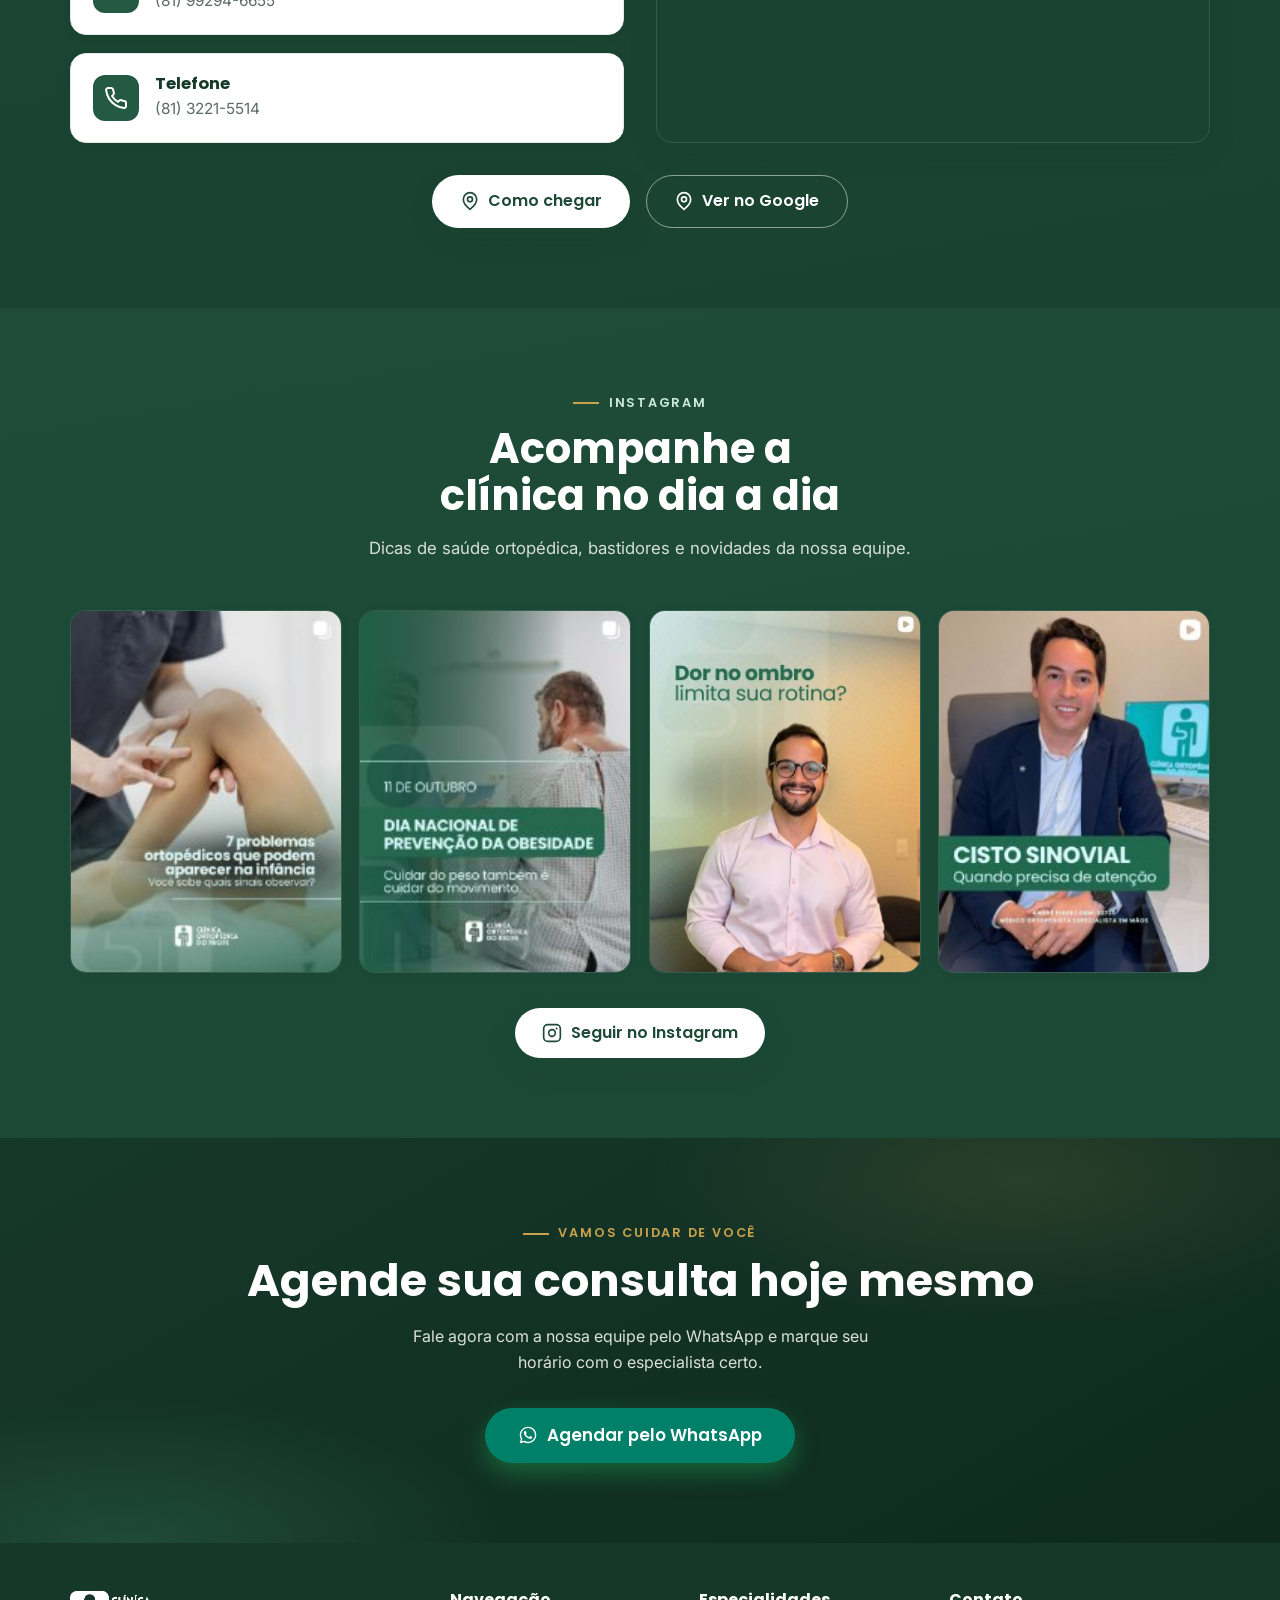
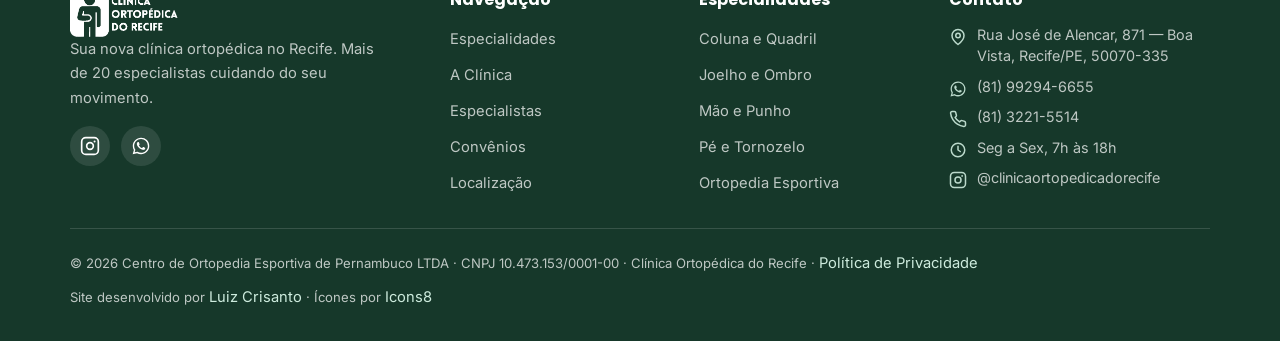
==== commit 6e314b1d: "Galeria Instagram: adiciona posts Infancia e Obesidade, remove feriado e joanete" ====
--- a/index.html
+++ b/index.html
@@ -472,23 +472,23 @@
           <p>Dicas de saúde ortopédica, bastidores e novidades da nossa equipe.</p>
         </div>
         <div class="ig-grid reveal">
-          <!-- 1 (mais recente, reel) — Dor no ombro limita sua rotina? -->
-          <a class="ig-post ig-post--reel" href="https://www.instagram.com/reel/DeRyAfexOZI/" target="_blank" rel="noopener noreferrer" aria-label="Ver Reel 1 de 4 no Instagram">
+          <!-- 1 (mais recente) — 7 problemas ortopédicos que podem aparecer na infância -->
+          <a class="ig-post" href="https://www.instagram.com/p/DeZEbLQluQG/" target="_blank" rel="noopener noreferrer" aria-label="Ver publicação 1 de 4 no Instagram">
             <img src="assets/images/instagram/post-1.jpg" alt="" loading="lazy" width="350" height="467">
             <span class="ig-post__ov" aria-hidden="true"><svg class="ico"><use href="#i-instagram"></use></svg></span>
           </a>
-          <!-- 2 (reel) — Cisto sinovial, quando precisa de atenção (Dr. André Pires, mãos) -->
-          <a class="ig-post ig-post--reel" href="https://www.instagram.com/reel/DeMqmnUNtfI/" target="_blank" rel="noopener noreferrer" aria-label="Ver Reel 2 de 4 no Instagram">
+          <!-- 2 — Dia Nacional de Prevenção da Obesidade (11/10) -->
+          <a class="ig-post" href="https://www.instagram.com/p/DeWgJWjDqeY/" target="_blank" rel="noopener noreferrer" aria-label="Ver publicação 2 de 4 no Instagram">
             <img src="assets/images/instagram/post-2.jpg" alt="" loading="lazy" width="350" height="467">
             <span class="ig-post__ov" aria-hidden="true"><svg class="ico"><use href="#i-instagram"></use></svg></span>
           </a>
-          <!-- 3 — Horário de funcionamento: feriado N. Sra. Aparecida (12/10, clínica fechada) -->
-          <a class="ig-post" href="https://www.instagram.com/p/DeKGc4mt2Vj/" target="_blank" rel="noopener noreferrer" aria-label="Ver publicação 3 de 4 no Instagram">
+          <!-- 3 (reel) — Dor no ombro limita sua rotina? -->
+          <a class="ig-post ig-post--reel" href="https://www.instagram.com/reel/DeRyAfexOZI/" target="_blank" rel="noopener noreferrer" aria-label="Ver Reel 3 de 4 no Instagram">
             <img src="assets/images/instagram/post-3.jpg" alt="" loading="lazy" width="350" height="467">
             <span class="ig-post__ov" aria-hidden="true"><svg class="ico"><use href="#i-instagram"></use></svg></span>
           </a>
-          <!-- 4 (reel, mais antigo — próximo a sair) — Cirurgia de joanete, como funciona? -->
-          <a class="ig-post ig-post--reel" href="https://www.instagram.com/reel/DeHK-kqtLOu/" target="_blank" rel="noopener noreferrer" aria-label="Ver Reel 4 de 4 no Instagram">
+          <!-- 4 (reel, mais antigo — próximo a sair) — Cisto sinovial, quando precisa de atenção (Dr. André Pires, mãos) -->
+          <a class="ig-post ig-post--reel" href="https://www.instagram.com/reel/DeMqmnUNtfI/" target="_blank" rel="noopener noreferrer" aria-label="Ver Reel 4 de 4 no Instagram">
             <img src="assets/images/instagram/post-4.jpg" alt="" loading="lazy" width="350" height="467">
             <span class="ig-post__ov" aria-hidden="true"><svg class="ico"><use href="#i-instagram"></use></svg></span>
           </a>
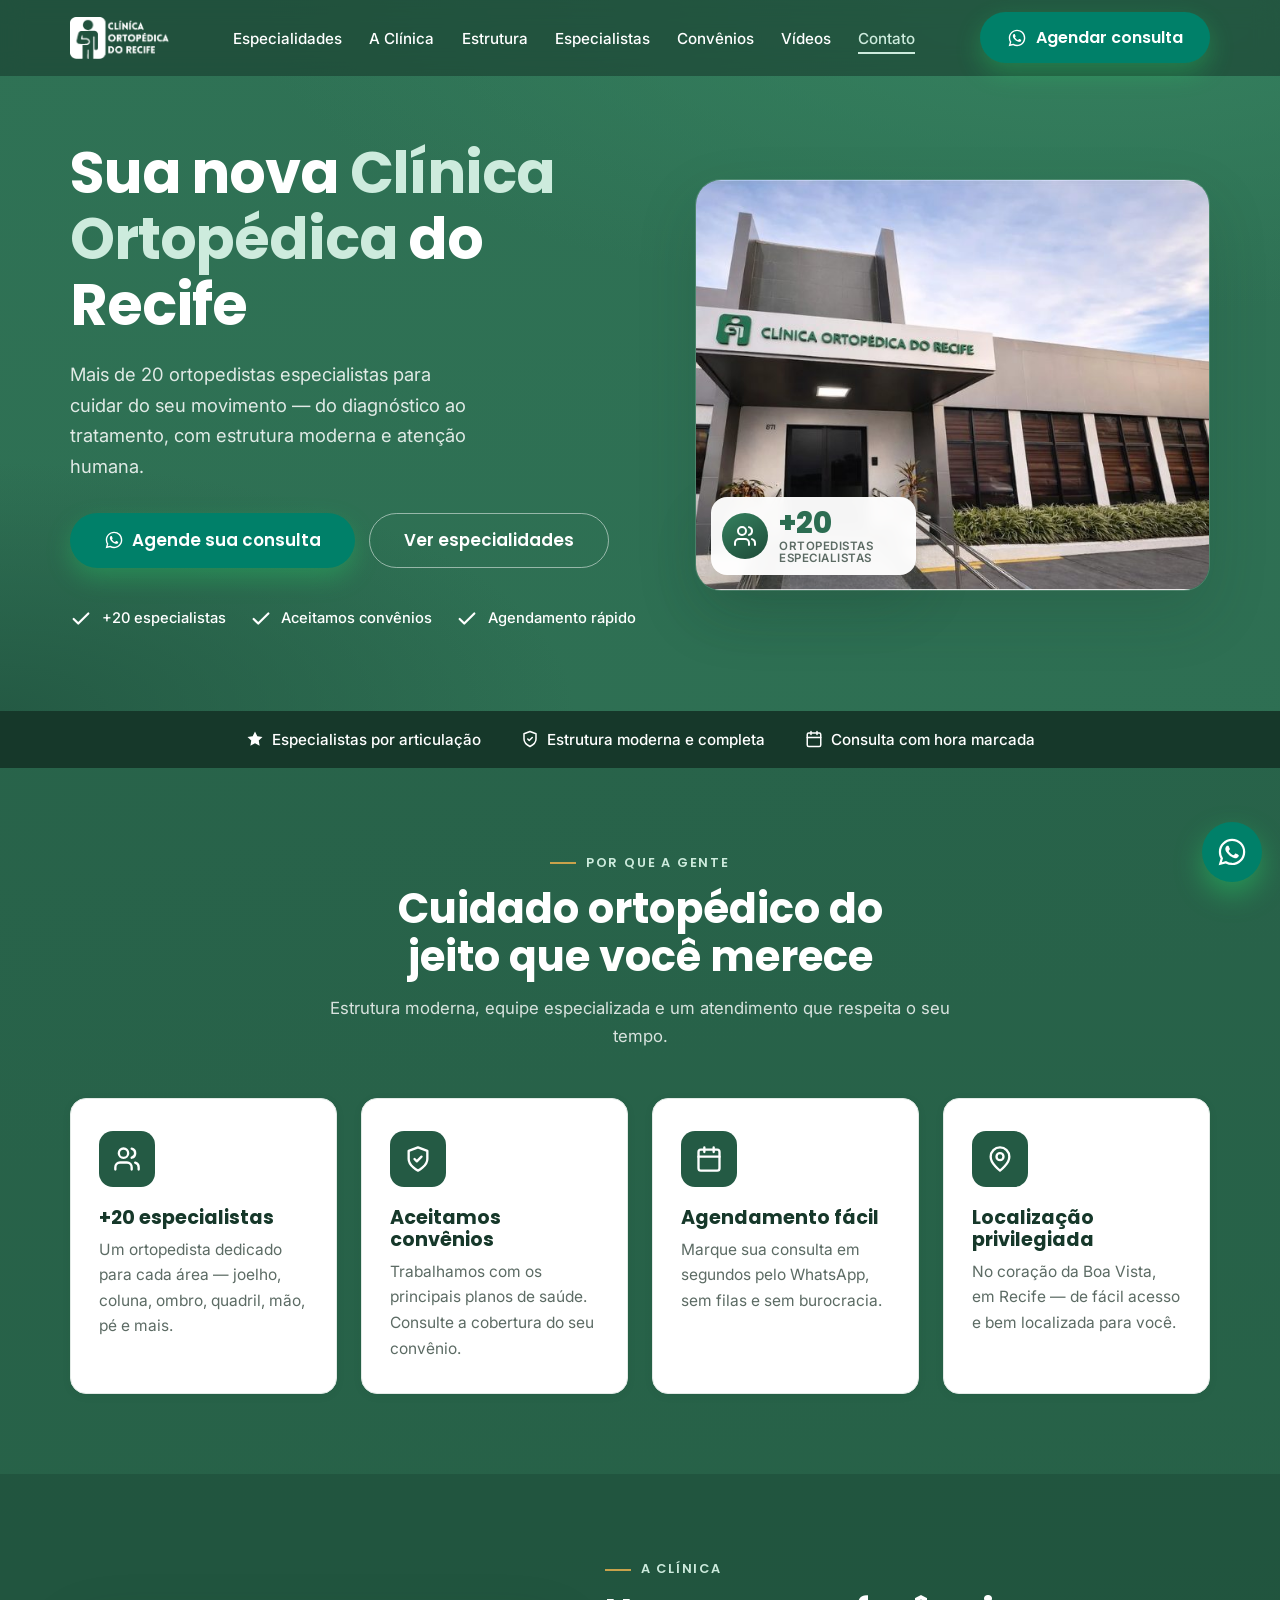
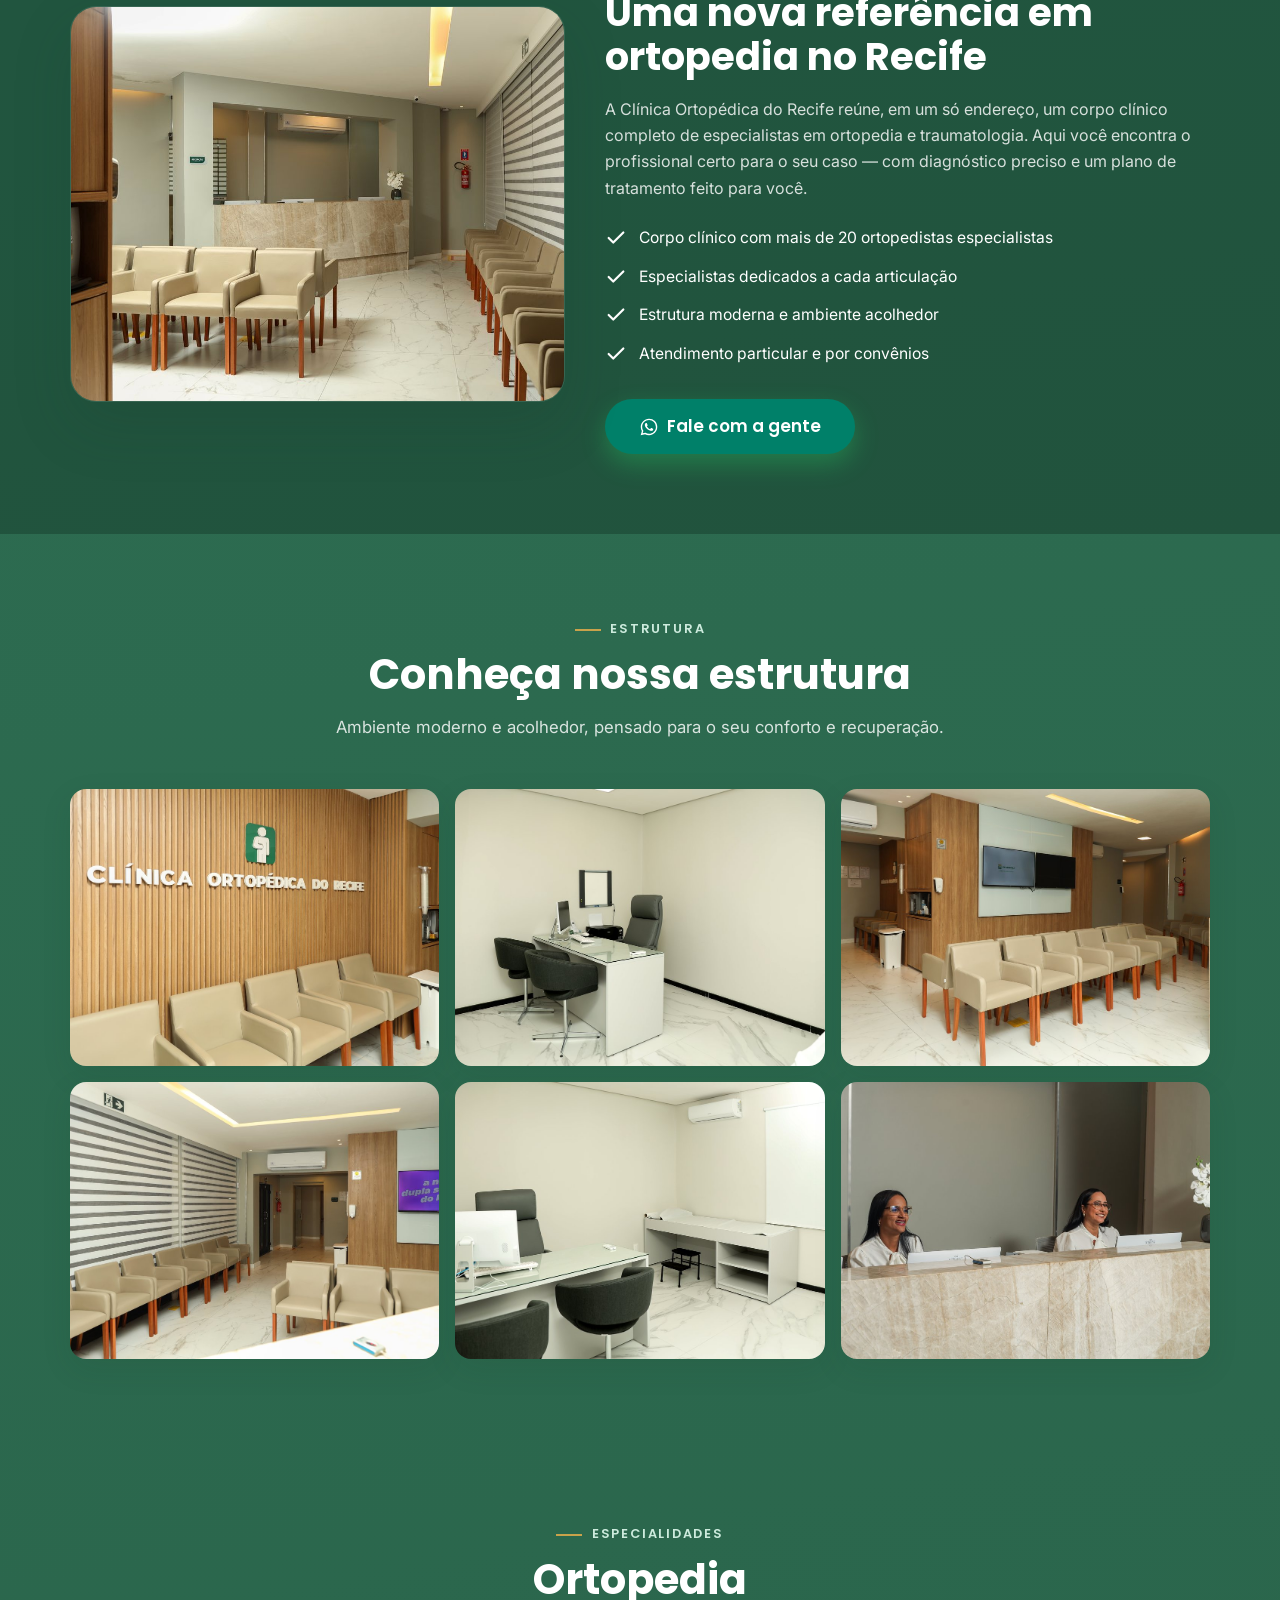
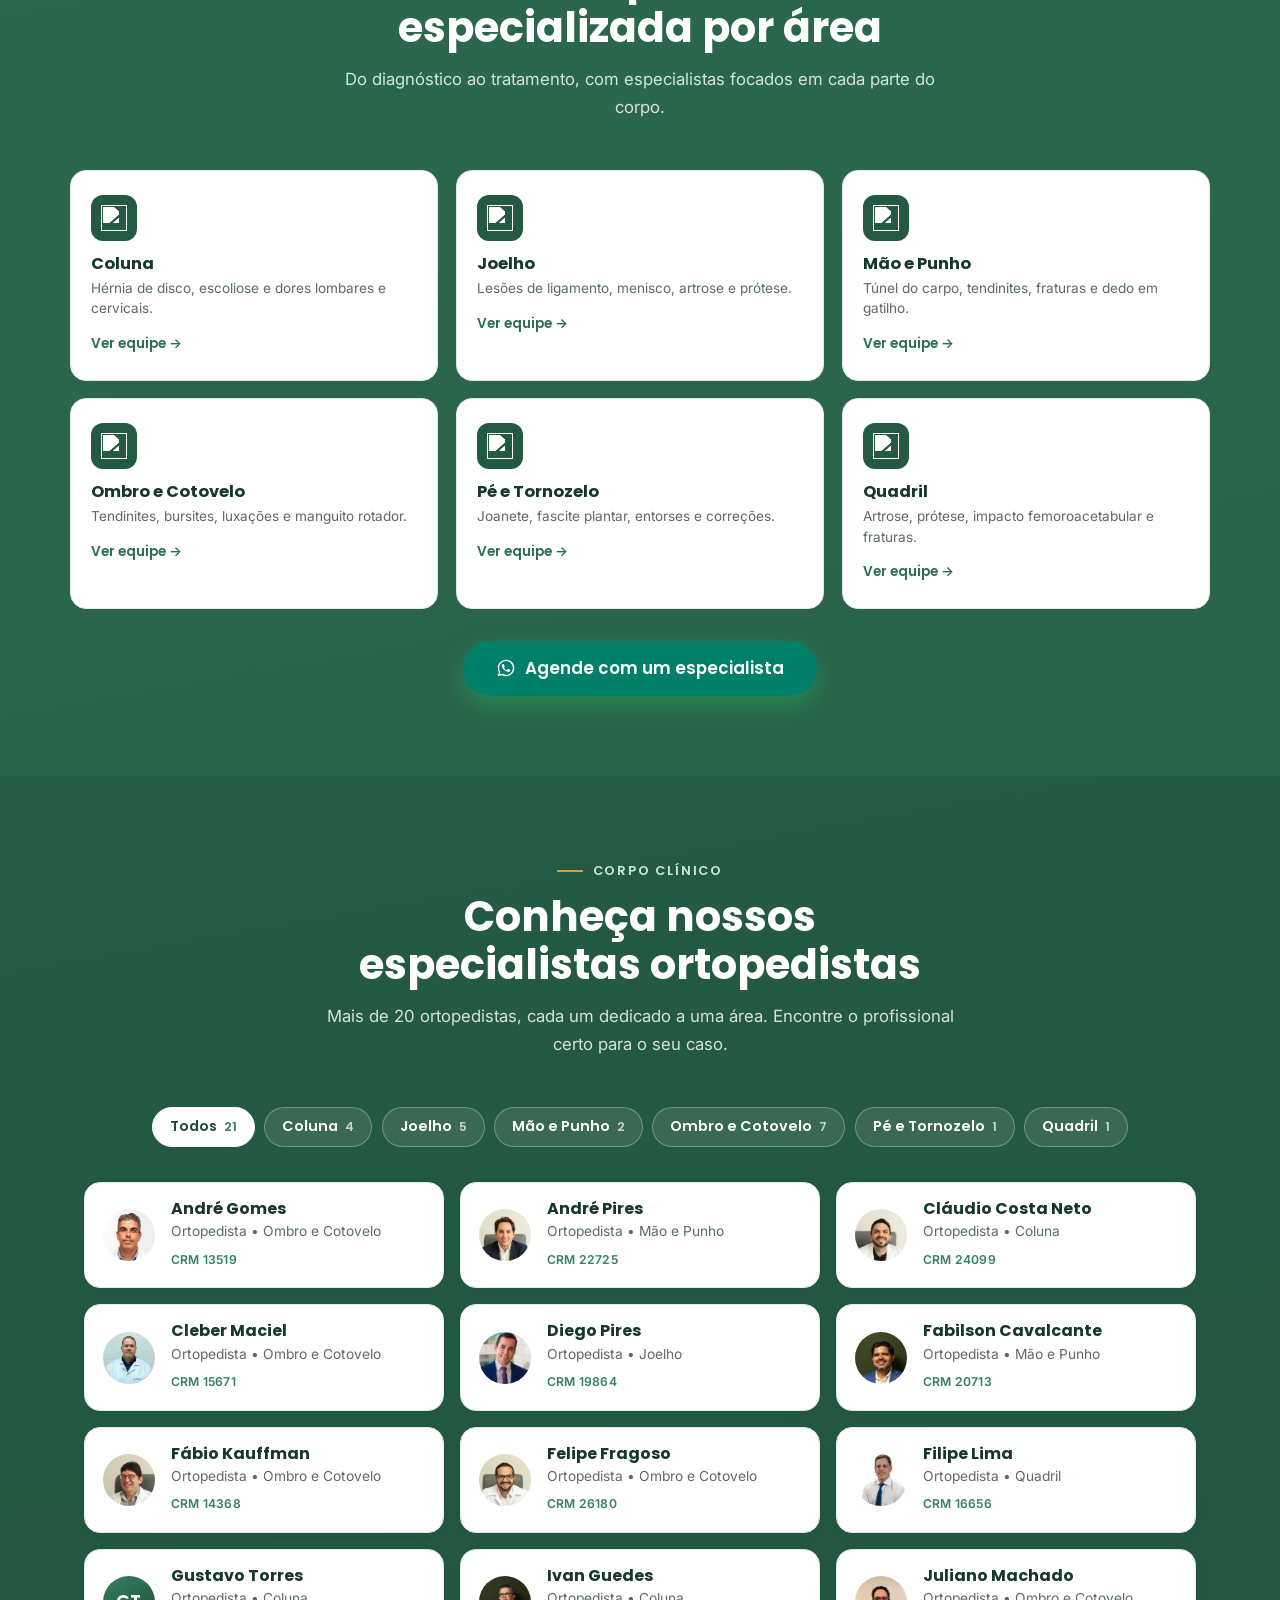
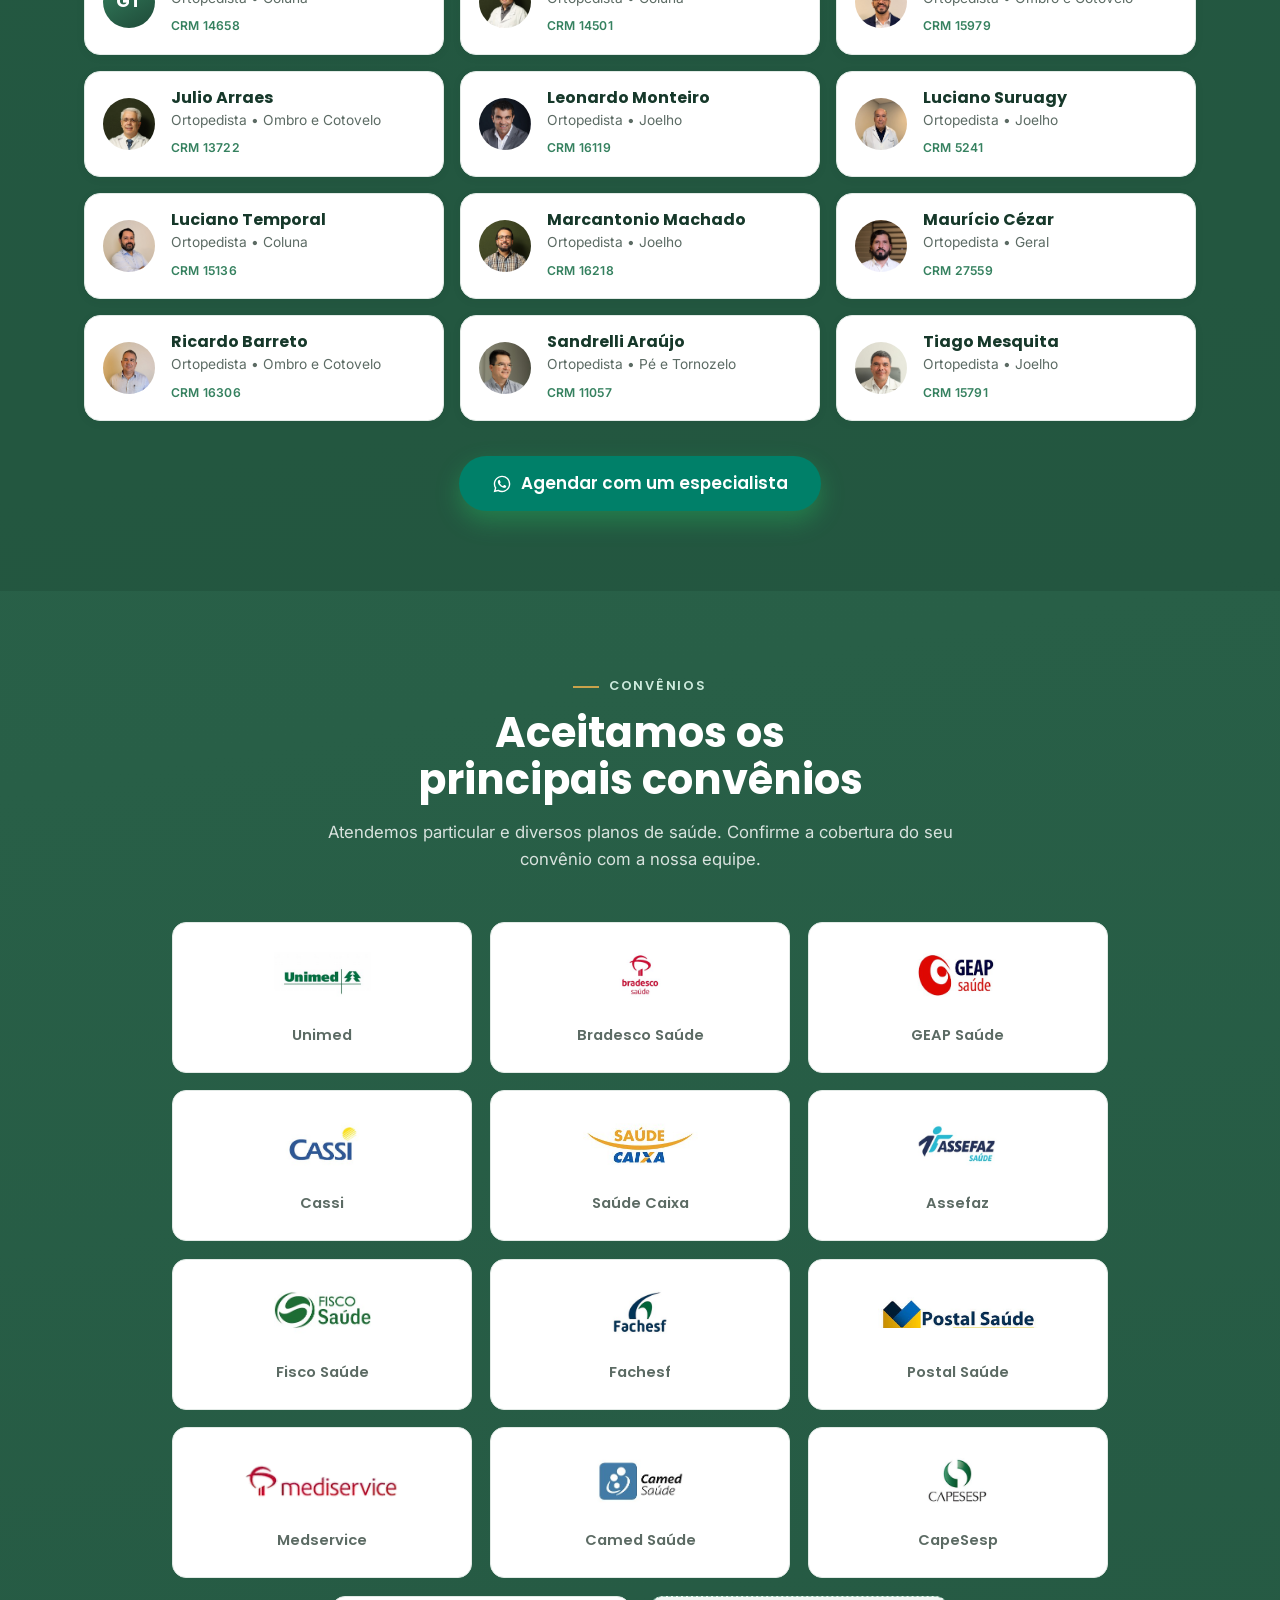
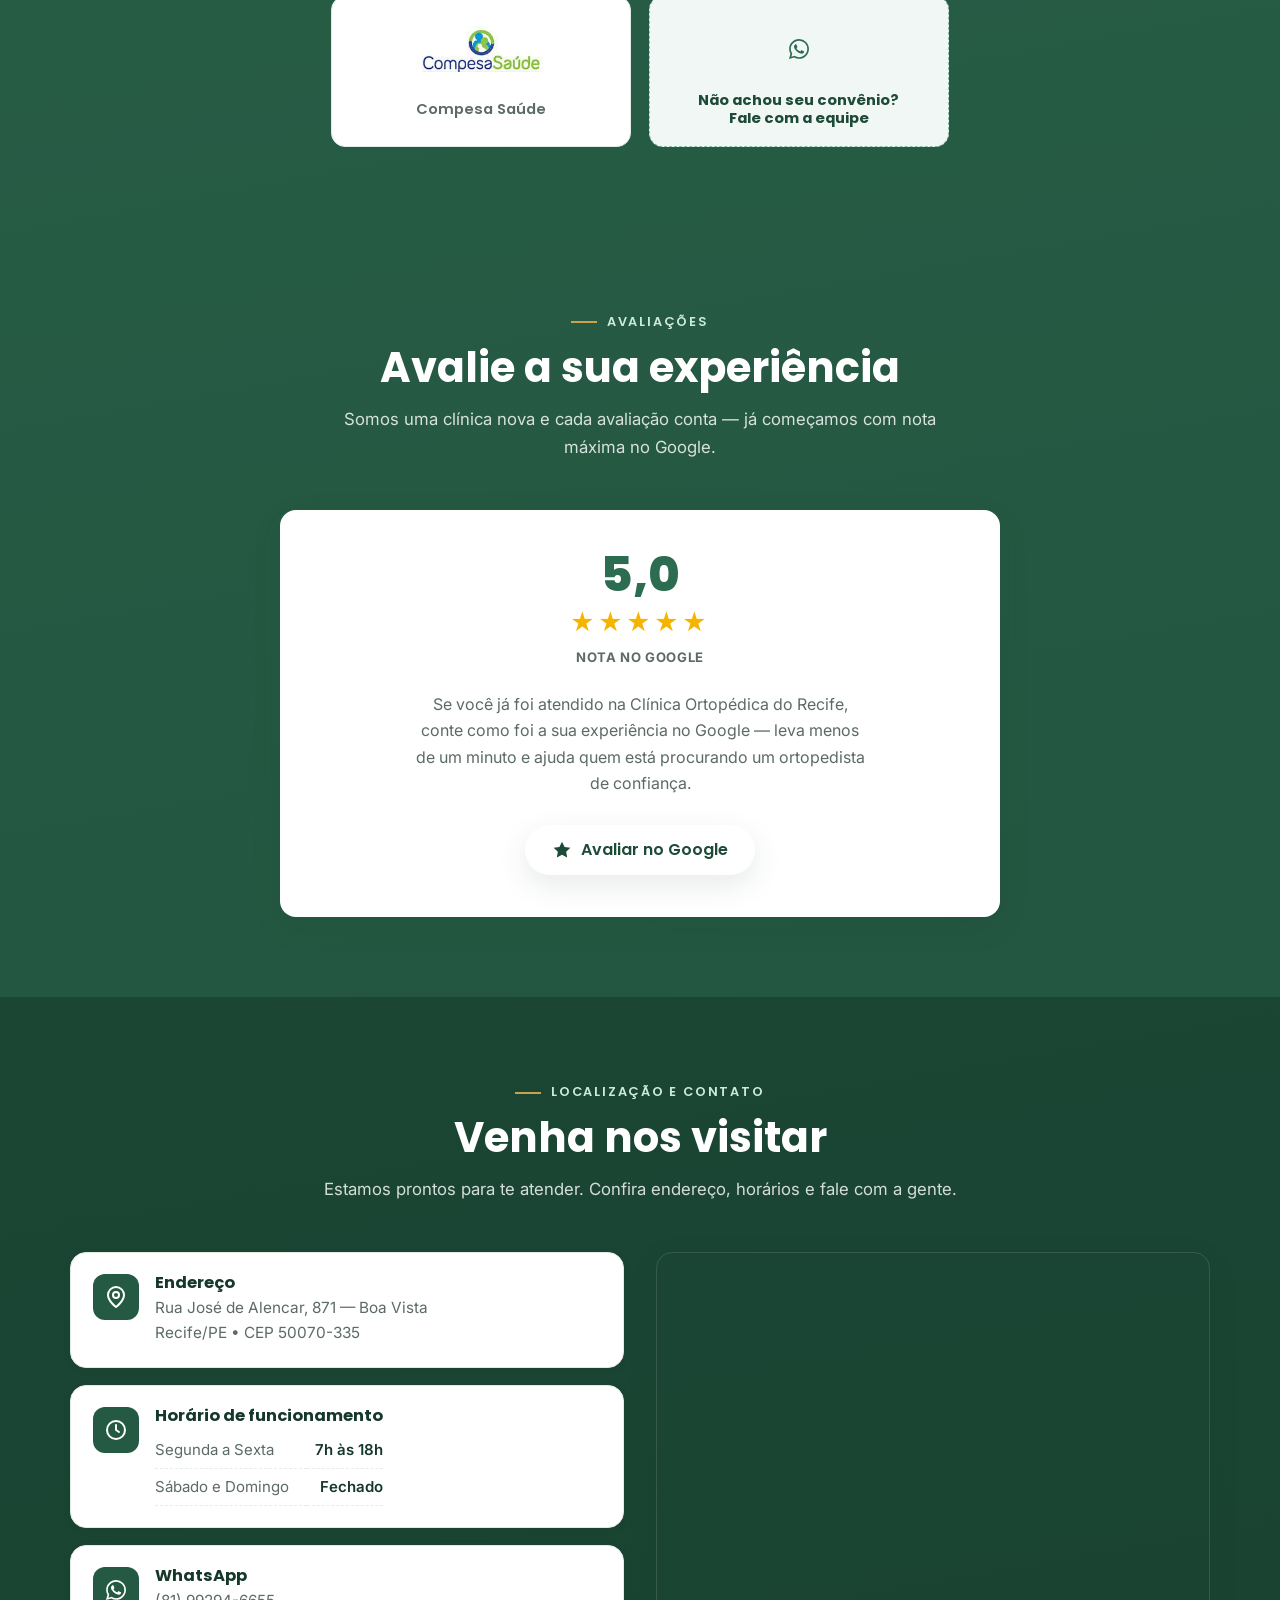
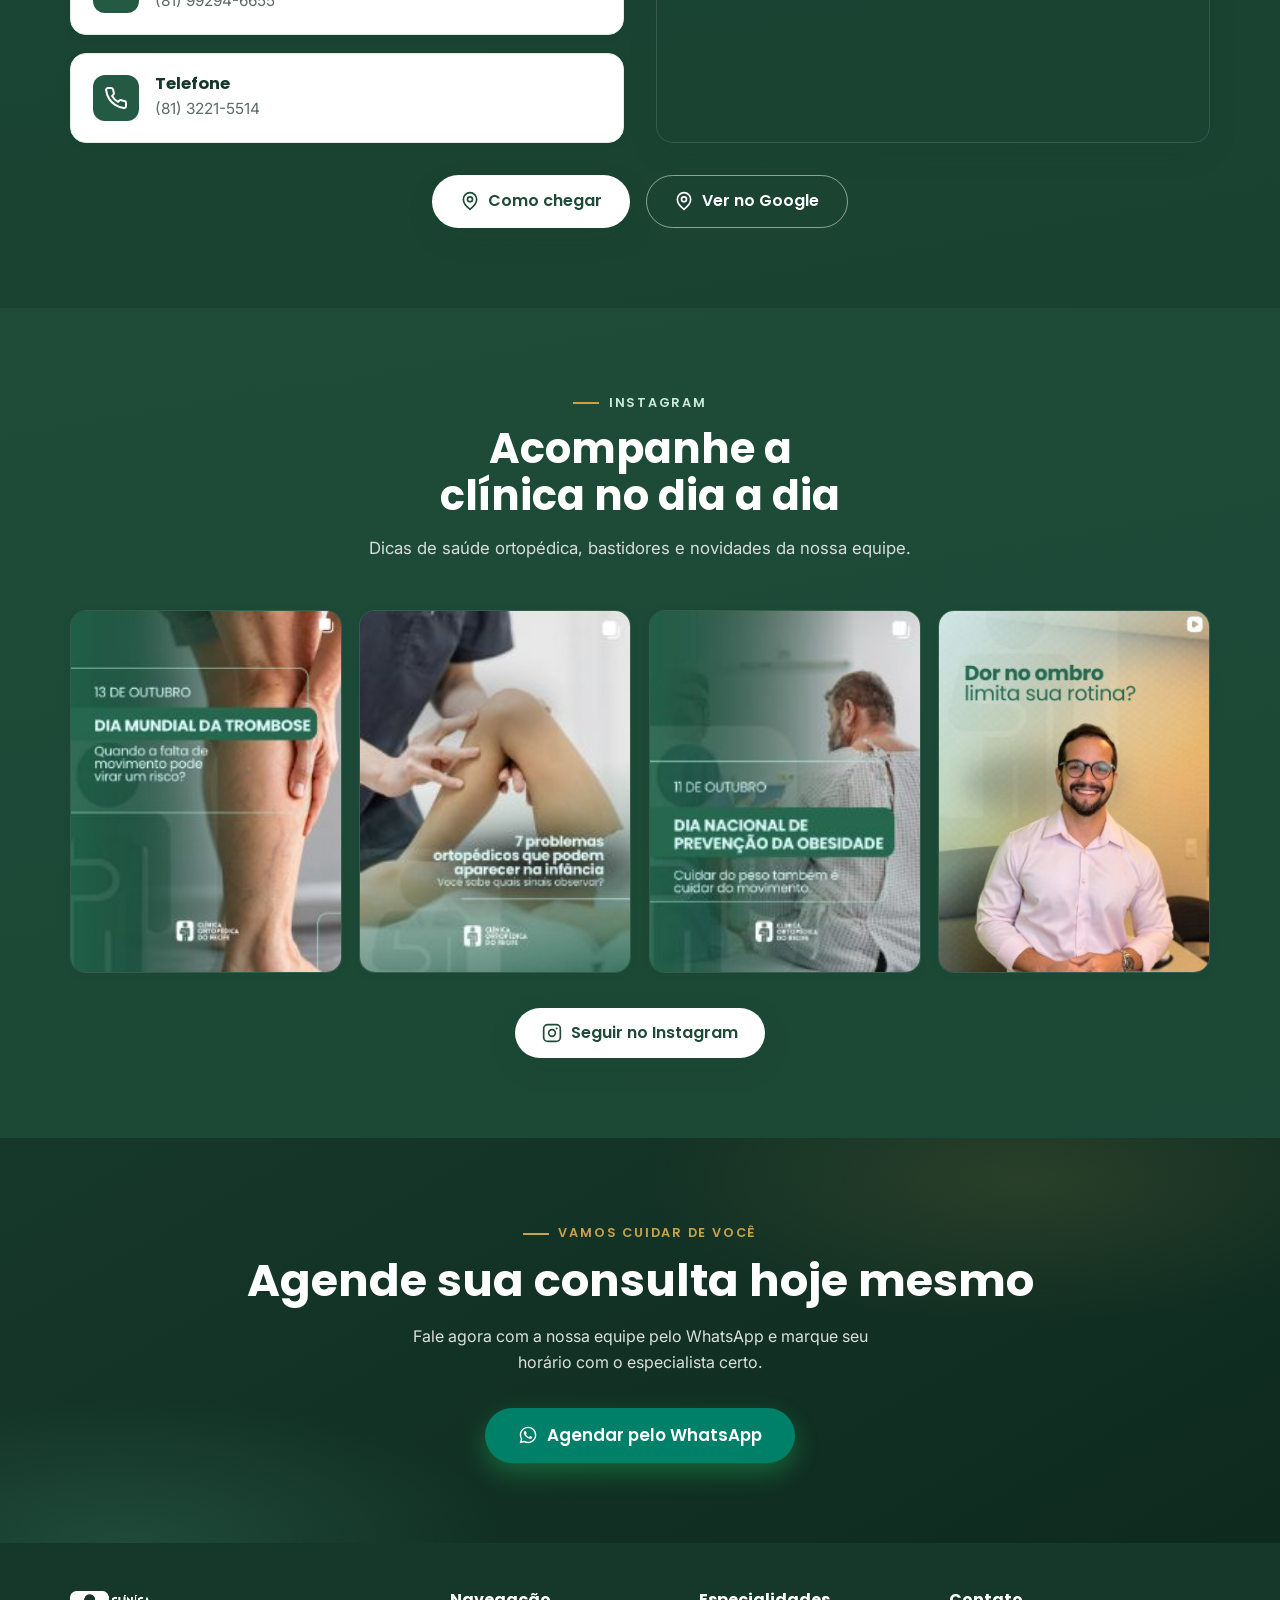
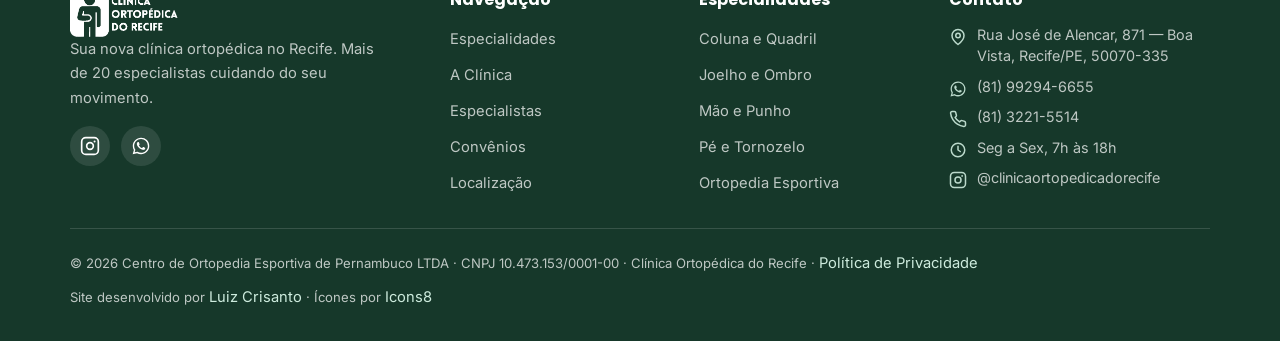
==== commit 5ac59b22: "Galeria Instagram: adiciona post Dia Mundial da Trombose, remove reel Cisto sinovial" ====
--- a/index.html
+++ b/index.html
@@ -472,23 +472,23 @@
           <p>Dicas de saúde ortopédica, bastidores e novidades da nossa equipe.</p>
         </div>
         <div class="ig-grid reveal">
-          <!-- 1 (mais recente) — 7 problemas ortopédicos que podem aparecer na infância -->
-          <a class="ig-post" href="https://www.instagram.com/p/DeZEbLQluQG/" target="_blank" rel="noopener noreferrer" aria-label="Ver publicação 1 de 4 no Instagram">
+          <!-- 1 (mais recente) — Dia Mundial da Trombose (13/10) -->
+          <a class="ig-post" href="https://www.instagram.com/p/DebuZSrFobB/" target="_blank" rel="noopener noreferrer" aria-label="Ver publicação 1 de 4 no Instagram">
             <img src="assets/images/instagram/post-1.jpg" alt="" loading="lazy" width="350" height="467">
             <span class="ig-post__ov" aria-hidden="true"><svg class="ico"><use href="#i-instagram"></use></svg></span>
           </a>
-          <!-- 2 — Dia Nacional de Prevenção da Obesidade (11/10) -->
-          <a class="ig-post" href="https://www.instagram.com/p/DeWgJWjDqeY/" target="_blank" rel="noopener noreferrer" aria-label="Ver publicação 2 de 4 no Instagram">
+          <!-- 2 — 7 problemas ortopédicos que podem aparecer na infância -->
+          <a class="ig-post" href="https://www.instagram.com/p/DeZEbLQluQG/" target="_blank" rel="noopener noreferrer" aria-label="Ver publicação 2 de 4 no Instagram">
             <img src="assets/images/instagram/post-2.jpg" alt="" loading="lazy" width="350" height="467">
             <span class="ig-post__ov" aria-hidden="true"><svg class="ico"><use href="#i-instagram"></use></svg></span>
           </a>
-          <!-- 3 (reel) — Dor no ombro limita sua rotina? -->
-          <a class="ig-post ig-post--reel" href="https://www.instagram.com/reel/DeRyAfexOZI/" target="_blank" rel="noopener noreferrer" aria-label="Ver Reel 3 de 4 no Instagram">
+          <!-- 3 — Dia Nacional de Prevenção da Obesidade (11/10) -->
+          <a class="ig-post" href="https://www.instagram.com/p/DeWgJWjDqeY/" target="_blank" rel="noopener noreferrer" aria-label="Ver publicação 3 de 4 no Instagram">
             <img src="assets/images/instagram/post-3.jpg" alt="" loading="lazy" width="350" height="467">
             <span class="ig-post__ov" aria-hidden="true"><svg class="ico"><use href="#i-instagram"></use></svg></span>
           </a>
-          <!-- 4 (reel, mais antigo — próximo a sair) — Cisto sinovial, quando precisa de atenção (Dr. André Pires, mãos) -->
-          <a class="ig-post ig-post--reel" href="https://www.instagram.com/reel/DeMqmnUNtfI/" target="_blank" rel="noopener noreferrer" aria-label="Ver Reel 4 de 4 no Instagram">
+          <!-- 4 (reel, mais antigo — próximo a sair) — Dor no ombro limita sua rotina? -->
+          <a class="ig-post ig-post--reel" href="https://www.instagram.com/reel/DeRyAfexOZI/" target="_blank" rel="noopener noreferrer" aria-label="Ver Reel 4 de 4 no Instagram">
             <img src="assets/images/instagram/post-4.jpg" alt="" loading="lazy" width="350" height="467">
             <span class="ig-post__ov" aria-hidden="true"><svg class="ico"><use href="#i-instagram"></use></svg></span>
           </a>
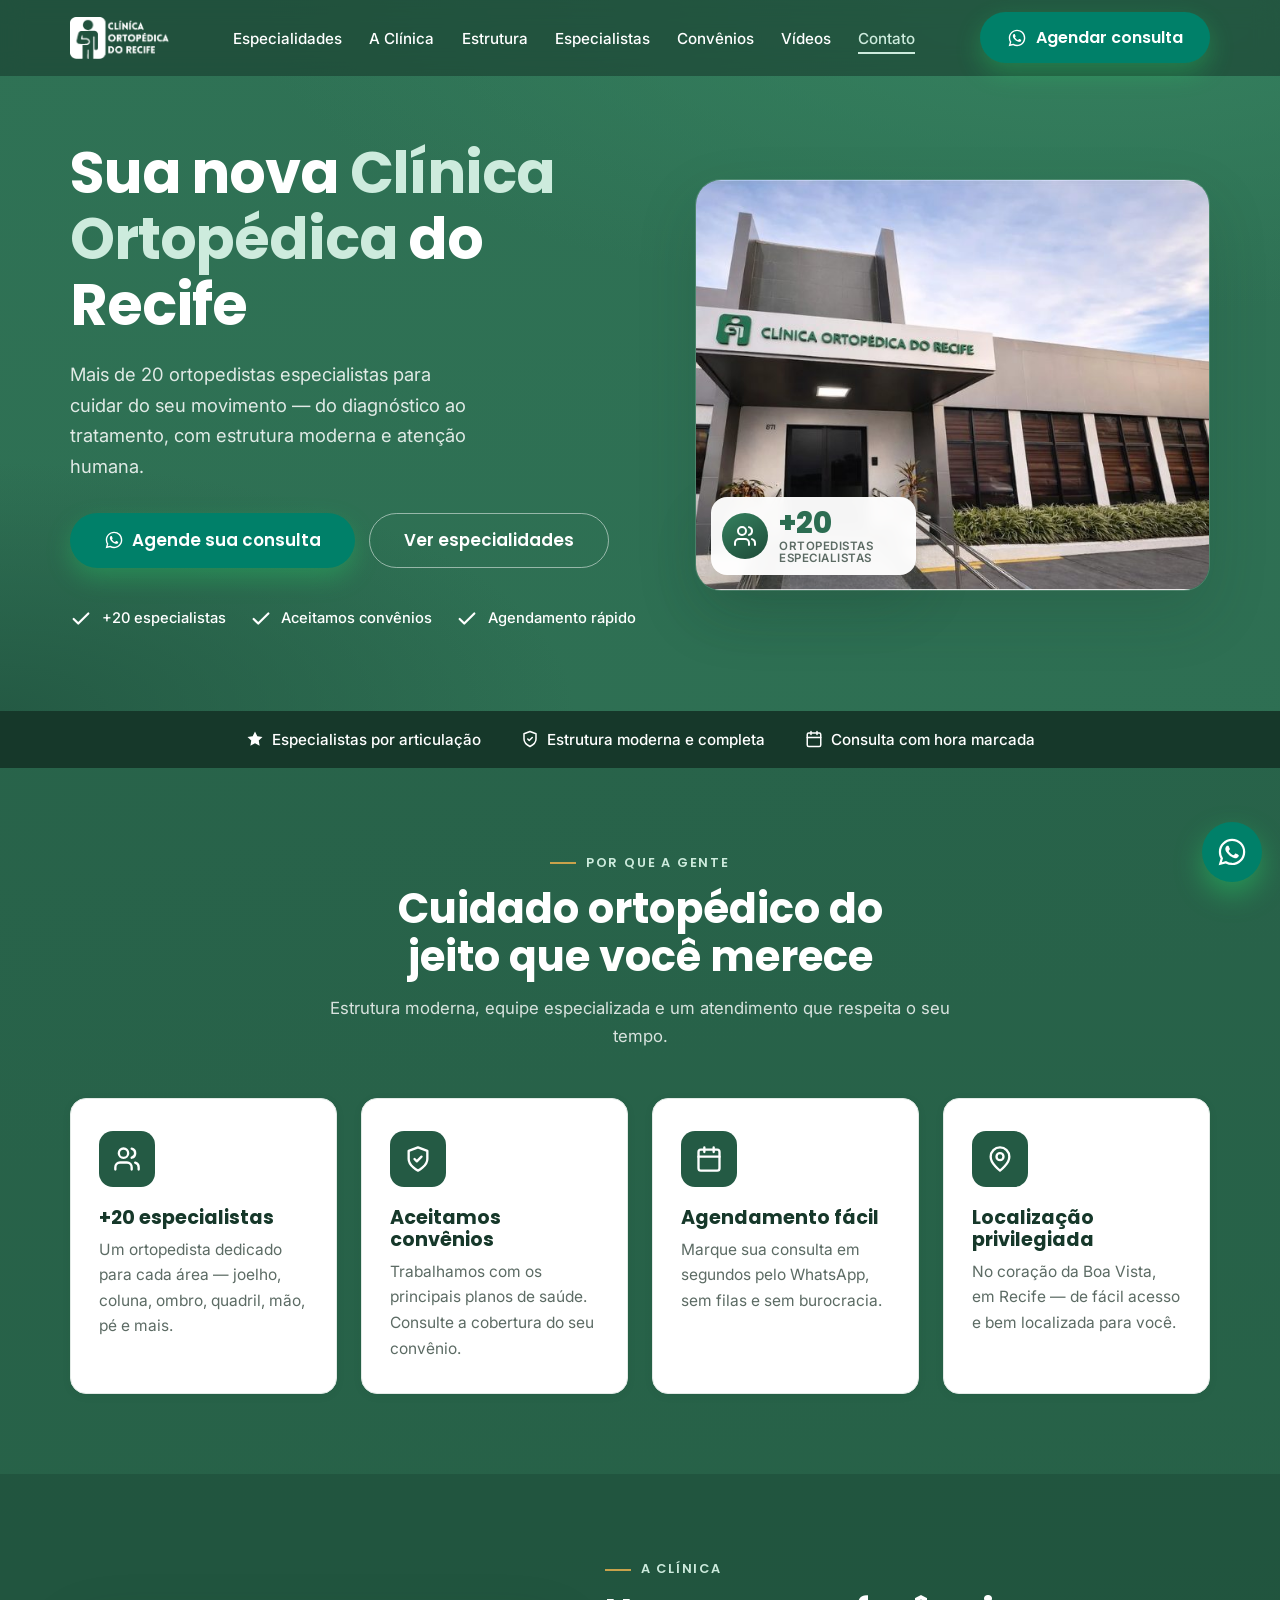
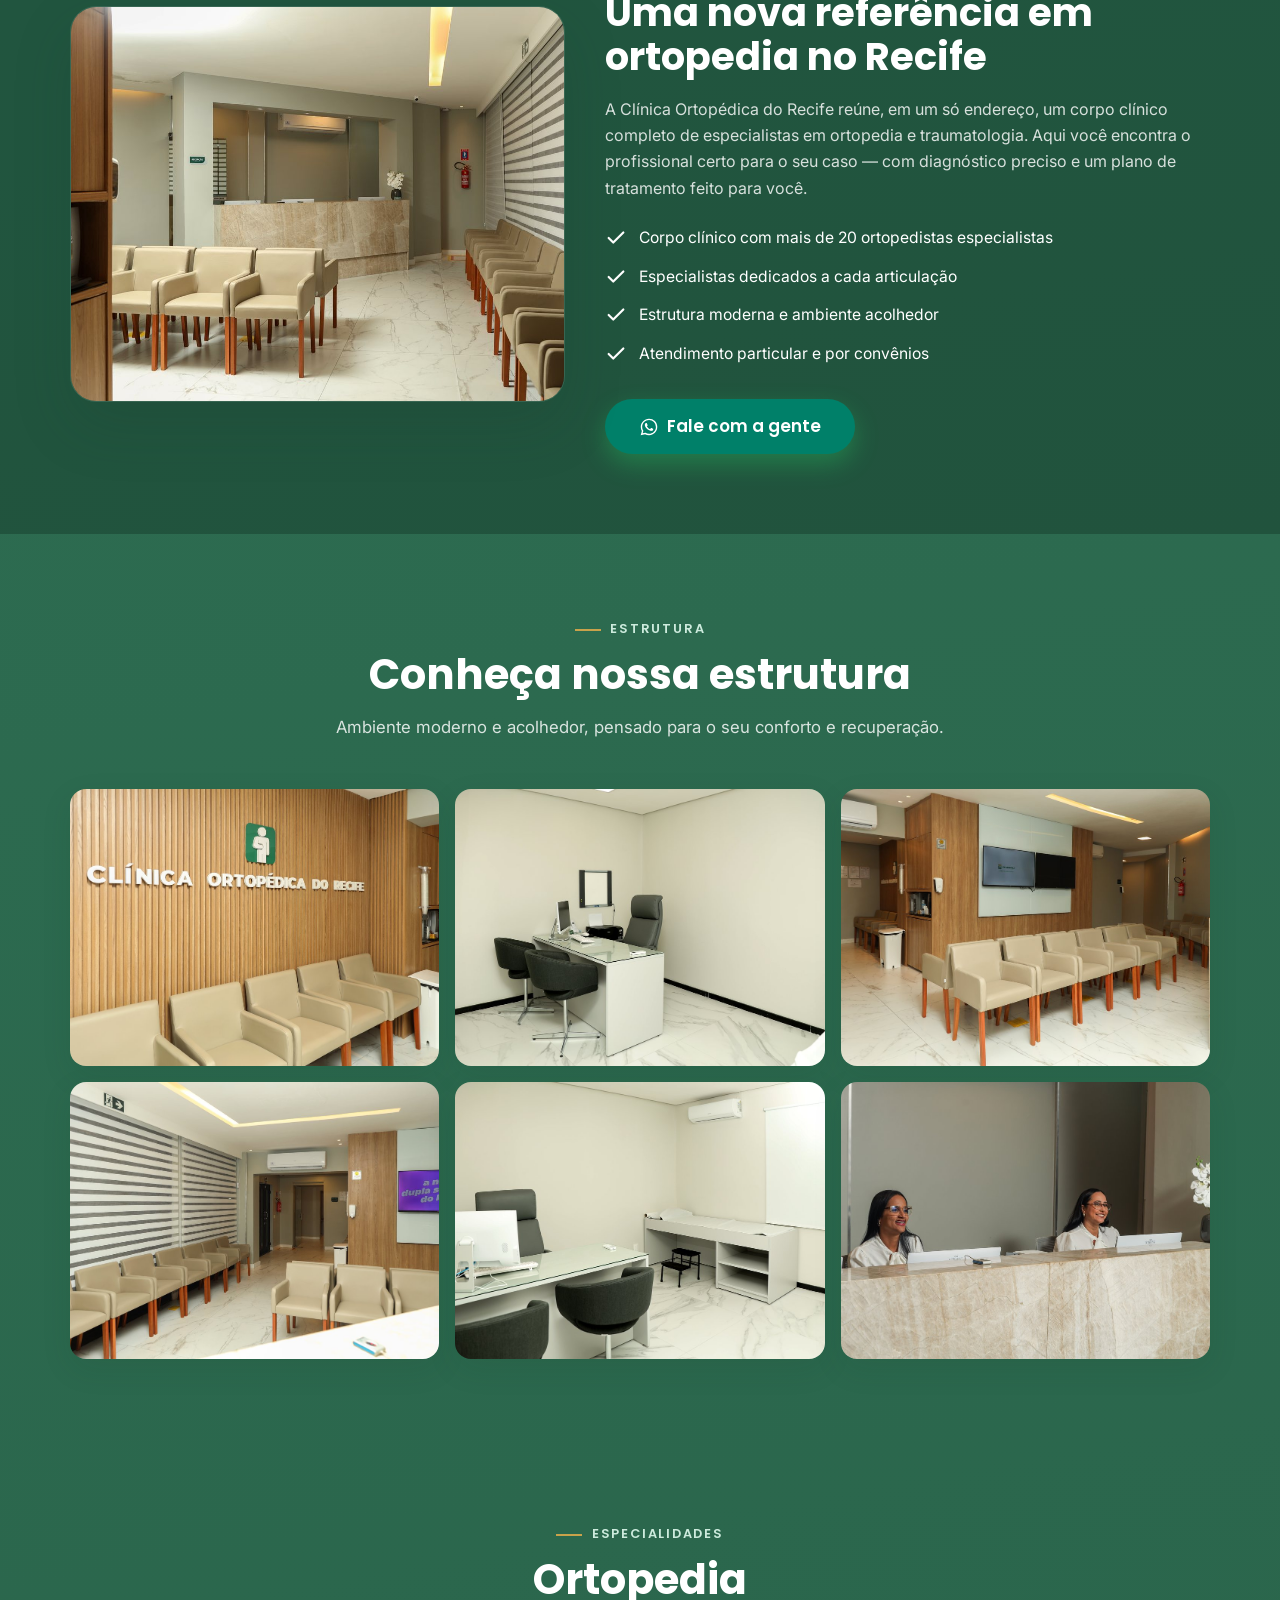
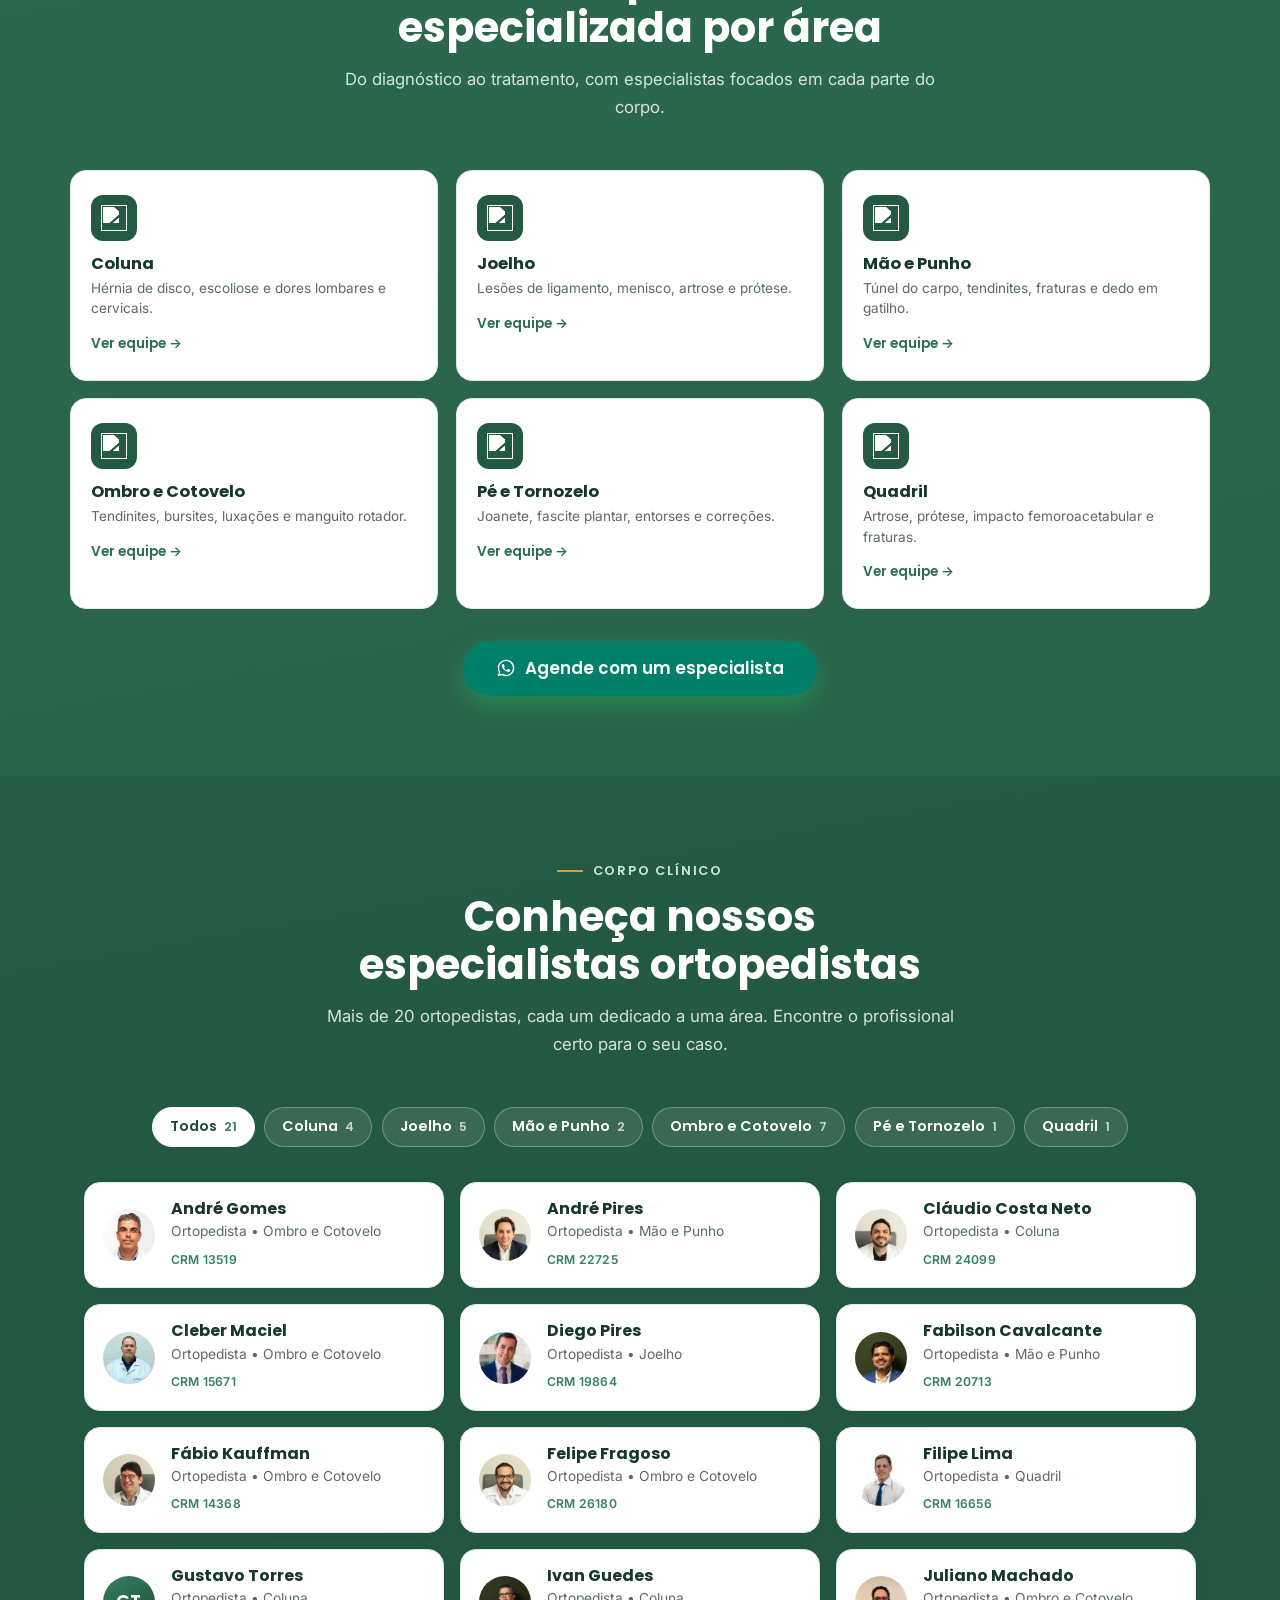
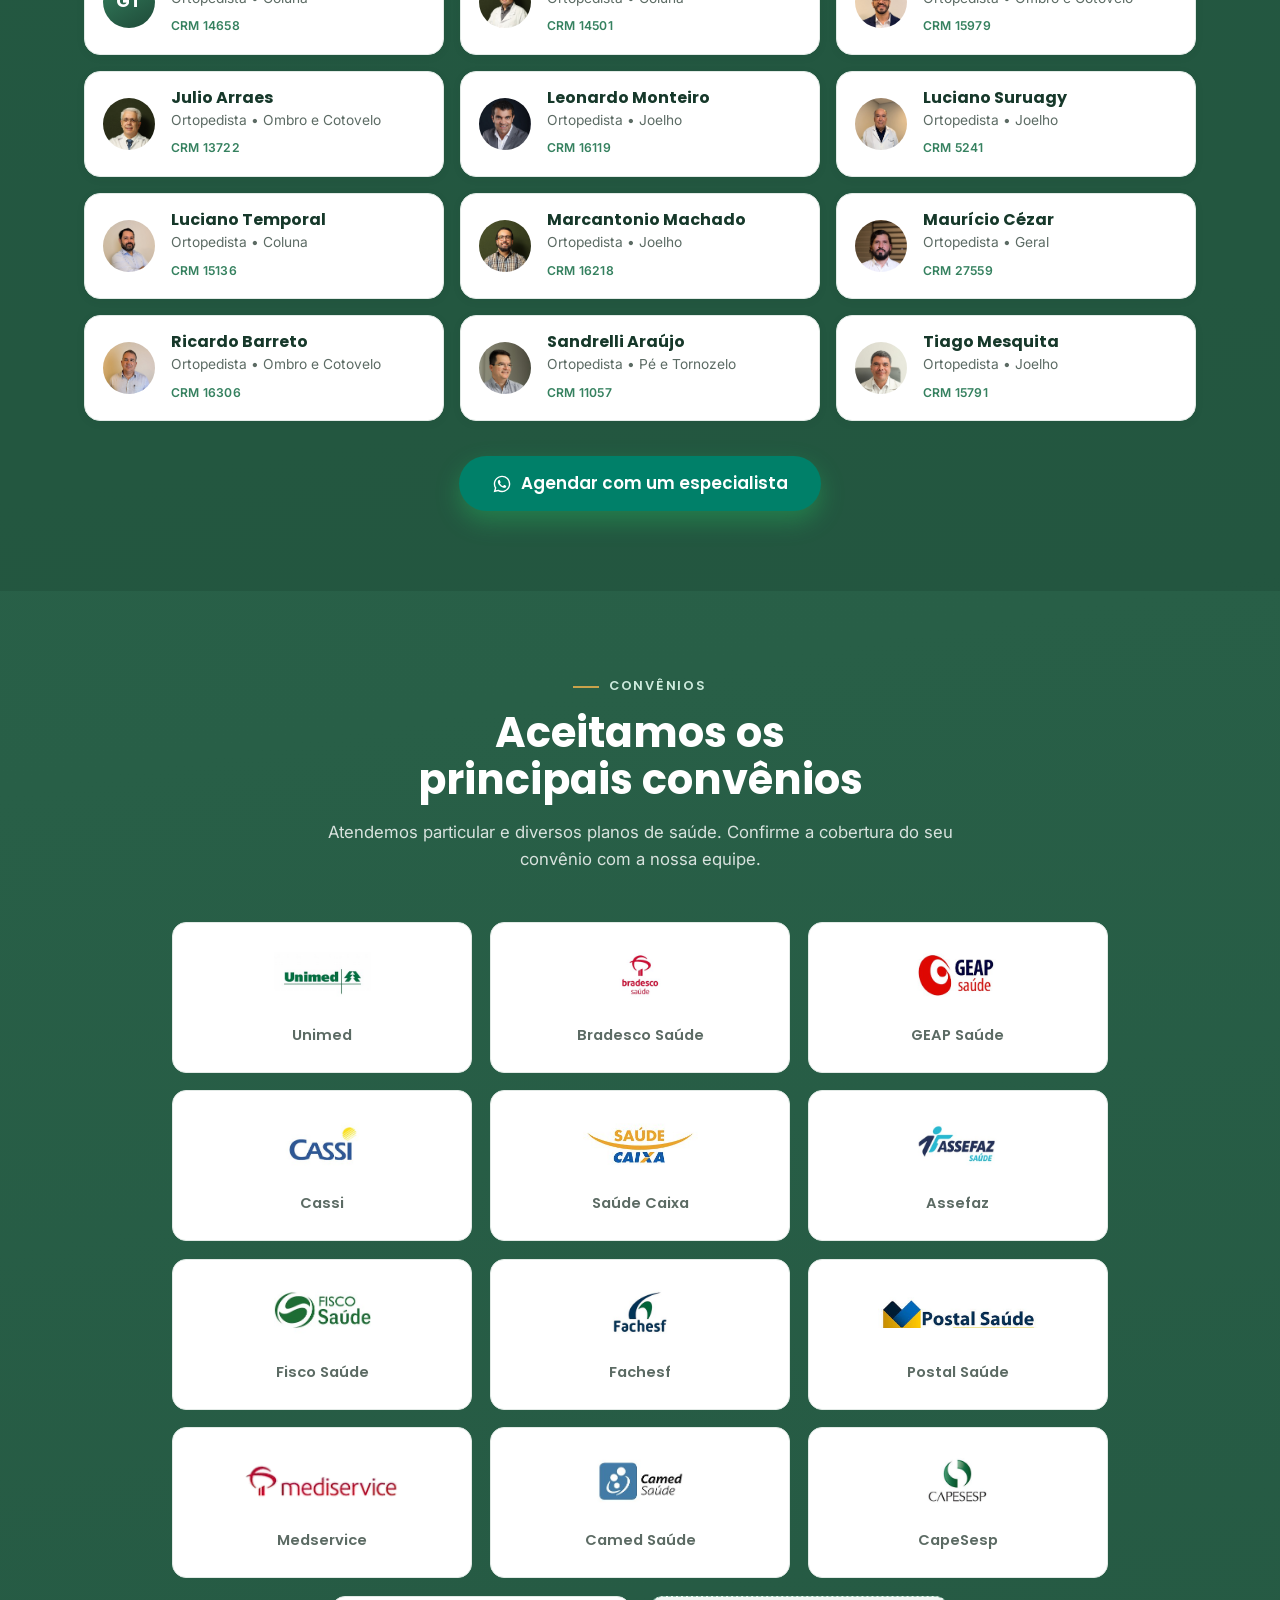
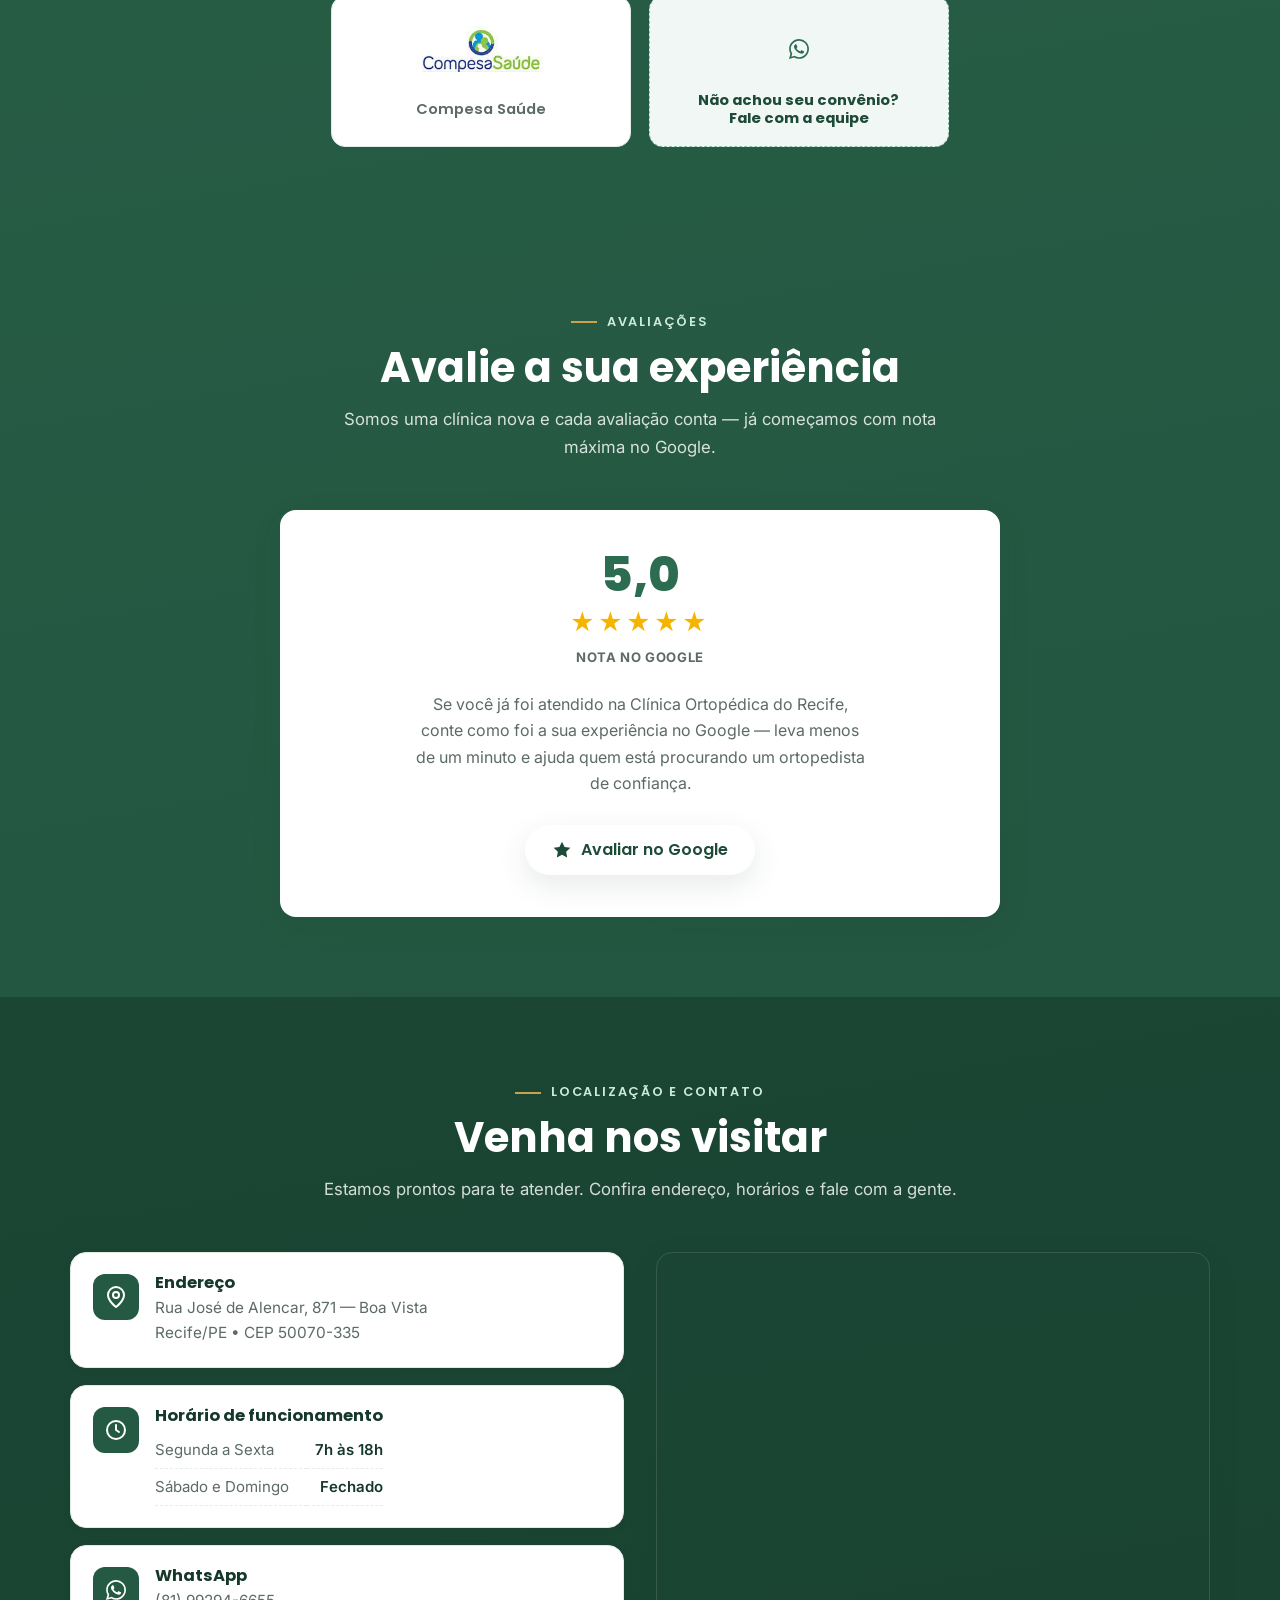
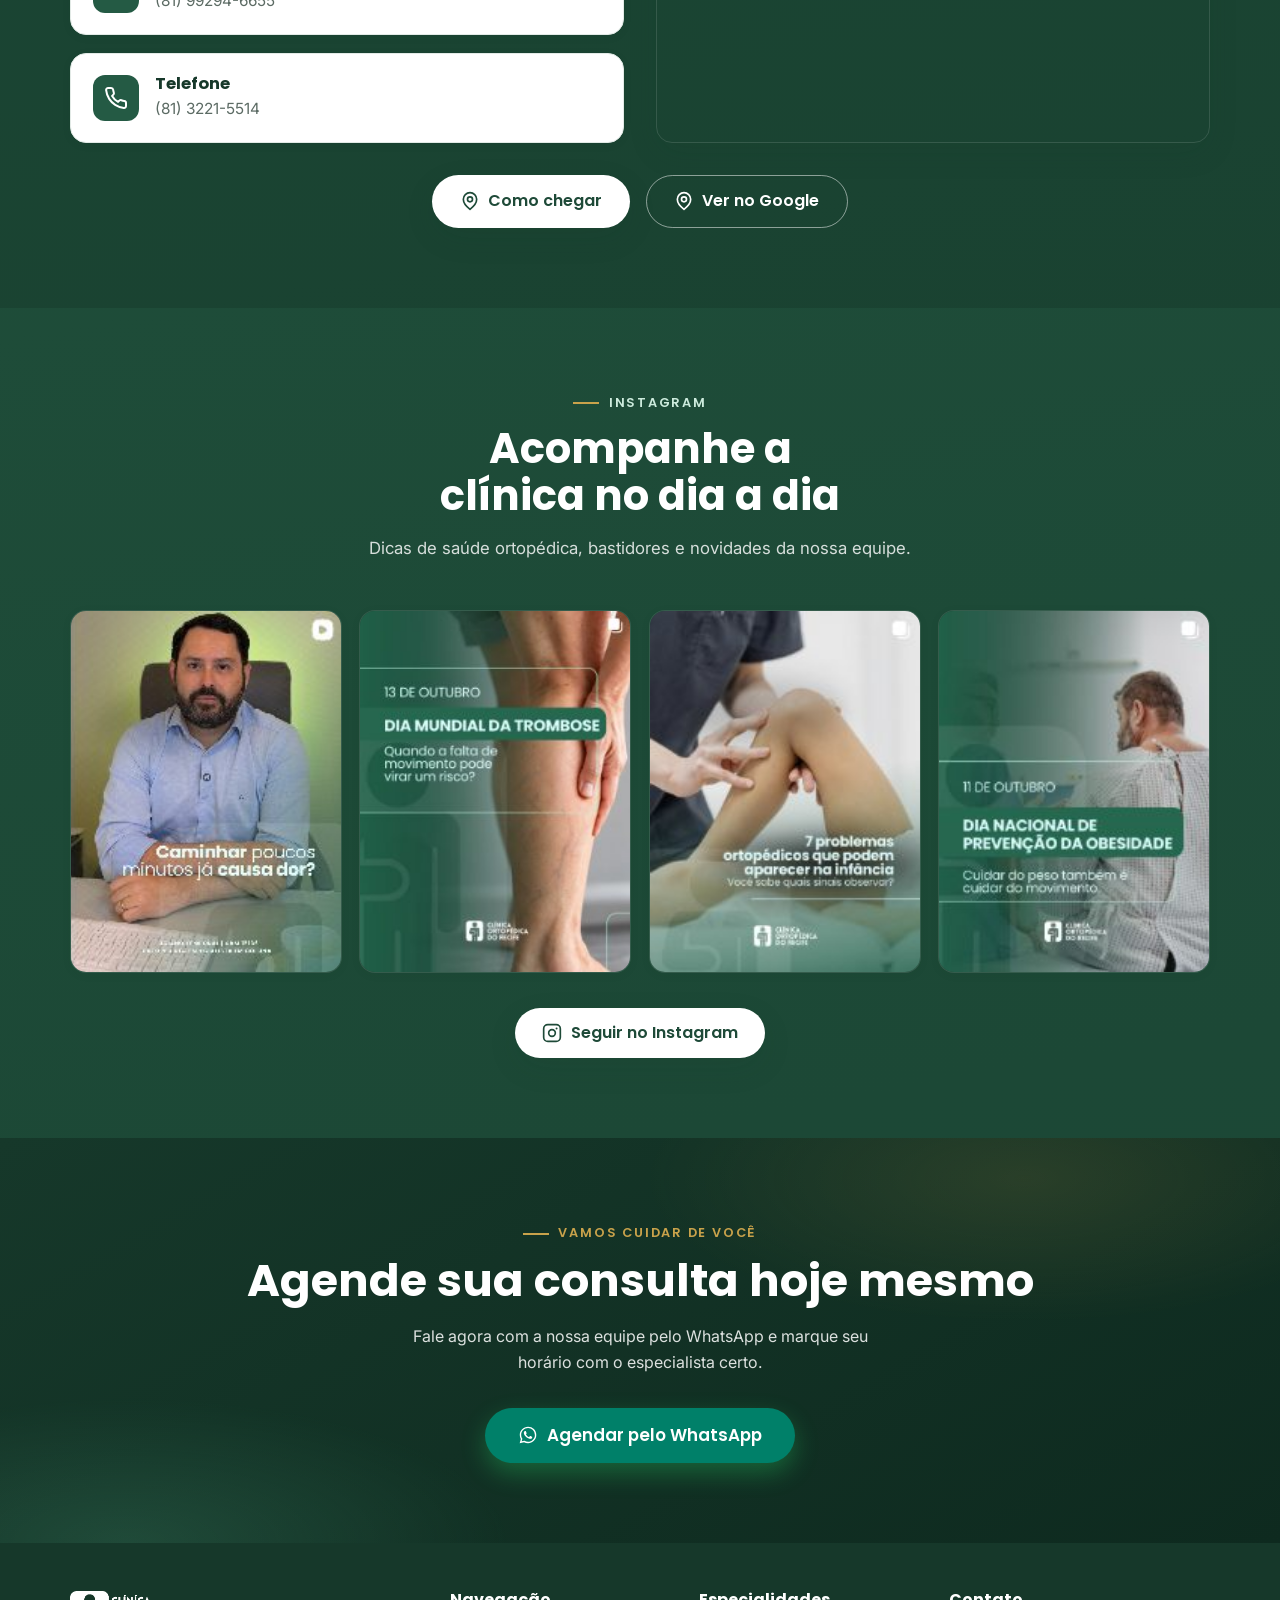
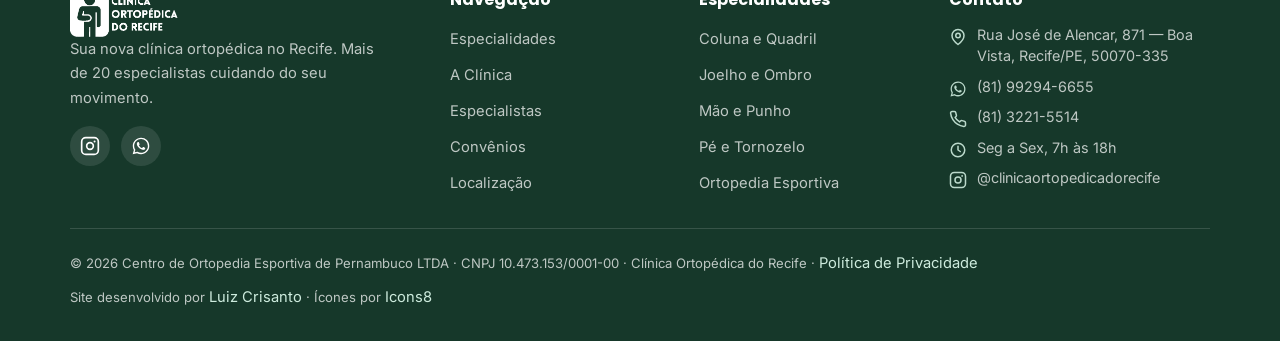
==== commit 45bba0d0: "atualiza instagram" ====
--- a/index.html
+++ b/index.html
@@ -472,23 +472,23 @@
           <p>Dicas de saúde ortopédica, bastidores e novidades da nossa equipe.</p>
         </div>
         <div class="ig-grid reveal">
-          <!-- 1 (mais recente) — Dia Mundial da Trombose (13/10) -->
-          <a class="ig-post" href="https://www.instagram.com/p/DebuZSrFobB/" target="_blank" rel="noopener noreferrer" aria-label="Ver publicação 1 de 4 no Instagram">
+          <!-- 1 (mais recente, reel) — Caminhar poucos minutos já causa dor? -->
+          <a class="ig-post ig-post--reel" href="https://www.instagram.com/reel/DehOwADx1Lg/" target="_blank" rel="noopener noreferrer" aria-label="Ver Reel 1 de 4 no Instagram">
             <img src="assets/images/instagram/post-1.jpg" alt="" loading="lazy" width="350" height="467">
             <span class="ig-post__ov" aria-hidden="true"><svg class="ico"><use href="#i-instagram"></use></svg></span>
           </a>
-          <!-- 2 — 7 problemas ortopédicos que podem aparecer na infância -->
-          <a class="ig-post" href="https://www.instagram.com/p/DeZEbLQluQG/" target="_blank" rel="noopener noreferrer" aria-label="Ver publicação 2 de 4 no Instagram">
+          <!-- 2 — Dia Mundial da Trombose (13/10) -->
+          <a class="ig-post" href="https://www.instagram.com/p/DebuZSrFobB/" target="_blank" rel="noopener noreferrer" aria-label="Ver publicação 2 de 4 no Instagram">
             <img src="assets/images/instagram/post-2.jpg" alt="" loading="lazy" width="350" height="467">
             <span class="ig-post__ov" aria-hidden="true"><svg class="ico"><use href="#i-instagram"></use></svg></span>
           </a>
-          <!-- 3 — Dia Nacional de Prevenção da Obesidade (11/10) -->
-          <a class="ig-post" href="https://www.instagram.com/p/DeWgJWjDqeY/" target="_blank" rel="noopener noreferrer" aria-label="Ver publicação 3 de 4 no Instagram">
+          <!-- 3 — 7 problemas ortopédicos que podem aparecer na infância -->
+          <a class="ig-post" href="https://www.instagram.com/p/DeZEbLQluQG/" target="_blank" rel="noopener noreferrer" aria-label="Ver publicação 3 de 4 no Instagram">
             <img src="assets/images/instagram/post-3.jpg" alt="" loading="lazy" width="350" height="467">
             <span class="ig-post__ov" aria-hidden="true"><svg class="ico"><use href="#i-instagram"></use></svg></span>
           </a>
-          <!-- 4 (reel, mais antigo — próximo a sair) — Dor no ombro limita sua rotina? -->
-          <a class="ig-post ig-post--reel" href="https://www.instagram.com/reel/DeRyAfexOZI/" target="_blank" rel="noopener noreferrer" aria-label="Ver Reel 4 de 4 no Instagram">
+          <!-- 4 (mais antigo — próximo a sair) — Dia Nacional de Prevenção da Obesidade (11/10) -->
+          <a class="ig-post" href="https://www.instagram.com/p/DeWgJWjDqeY/" target="_blank" rel="noopener noreferrer" aria-label="Ver publicação 4 de 4 no Instagram">
             <img src="assets/images/instagram/post-4.jpg" alt="" loading="lazy" width="350" height="467">
             <span class="ig-post__ov" aria-hidden="true"><svg class="ico"><use href="#i-instagram"></use></svg></span>
           </a>
